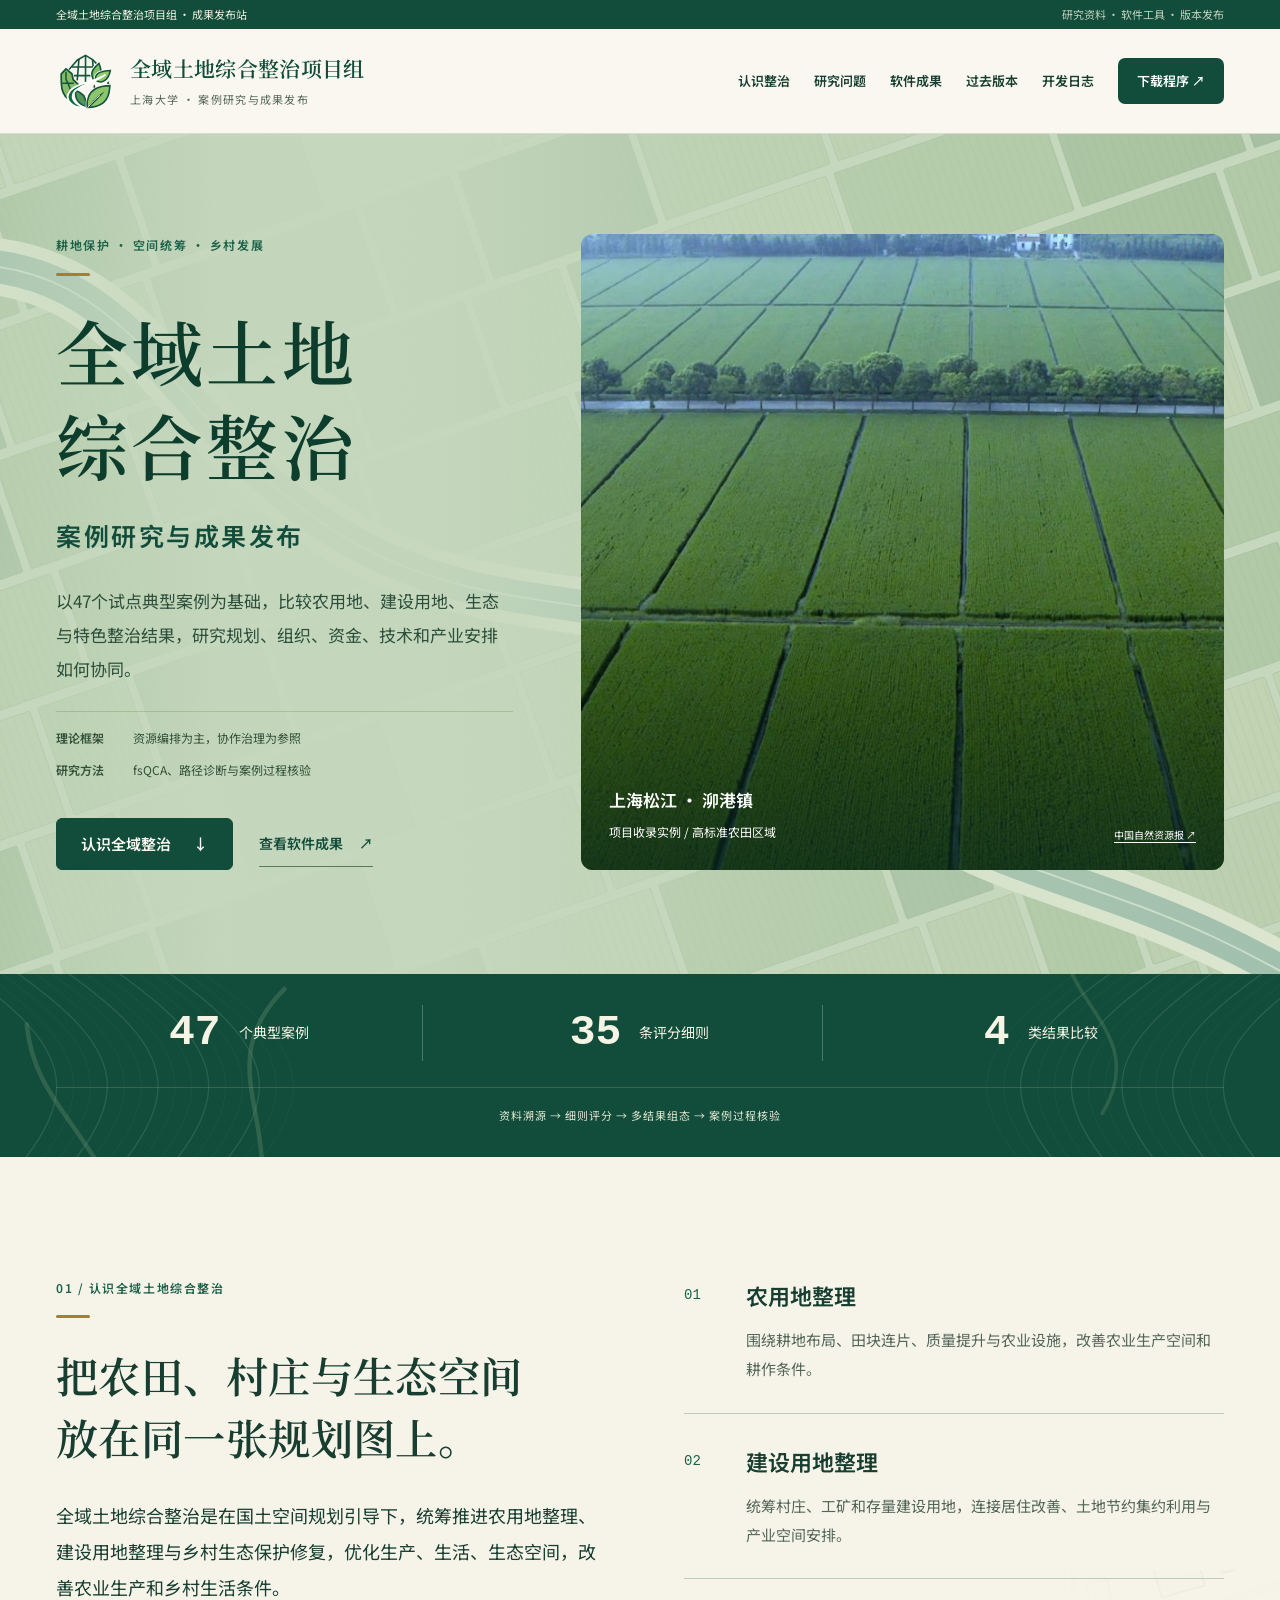
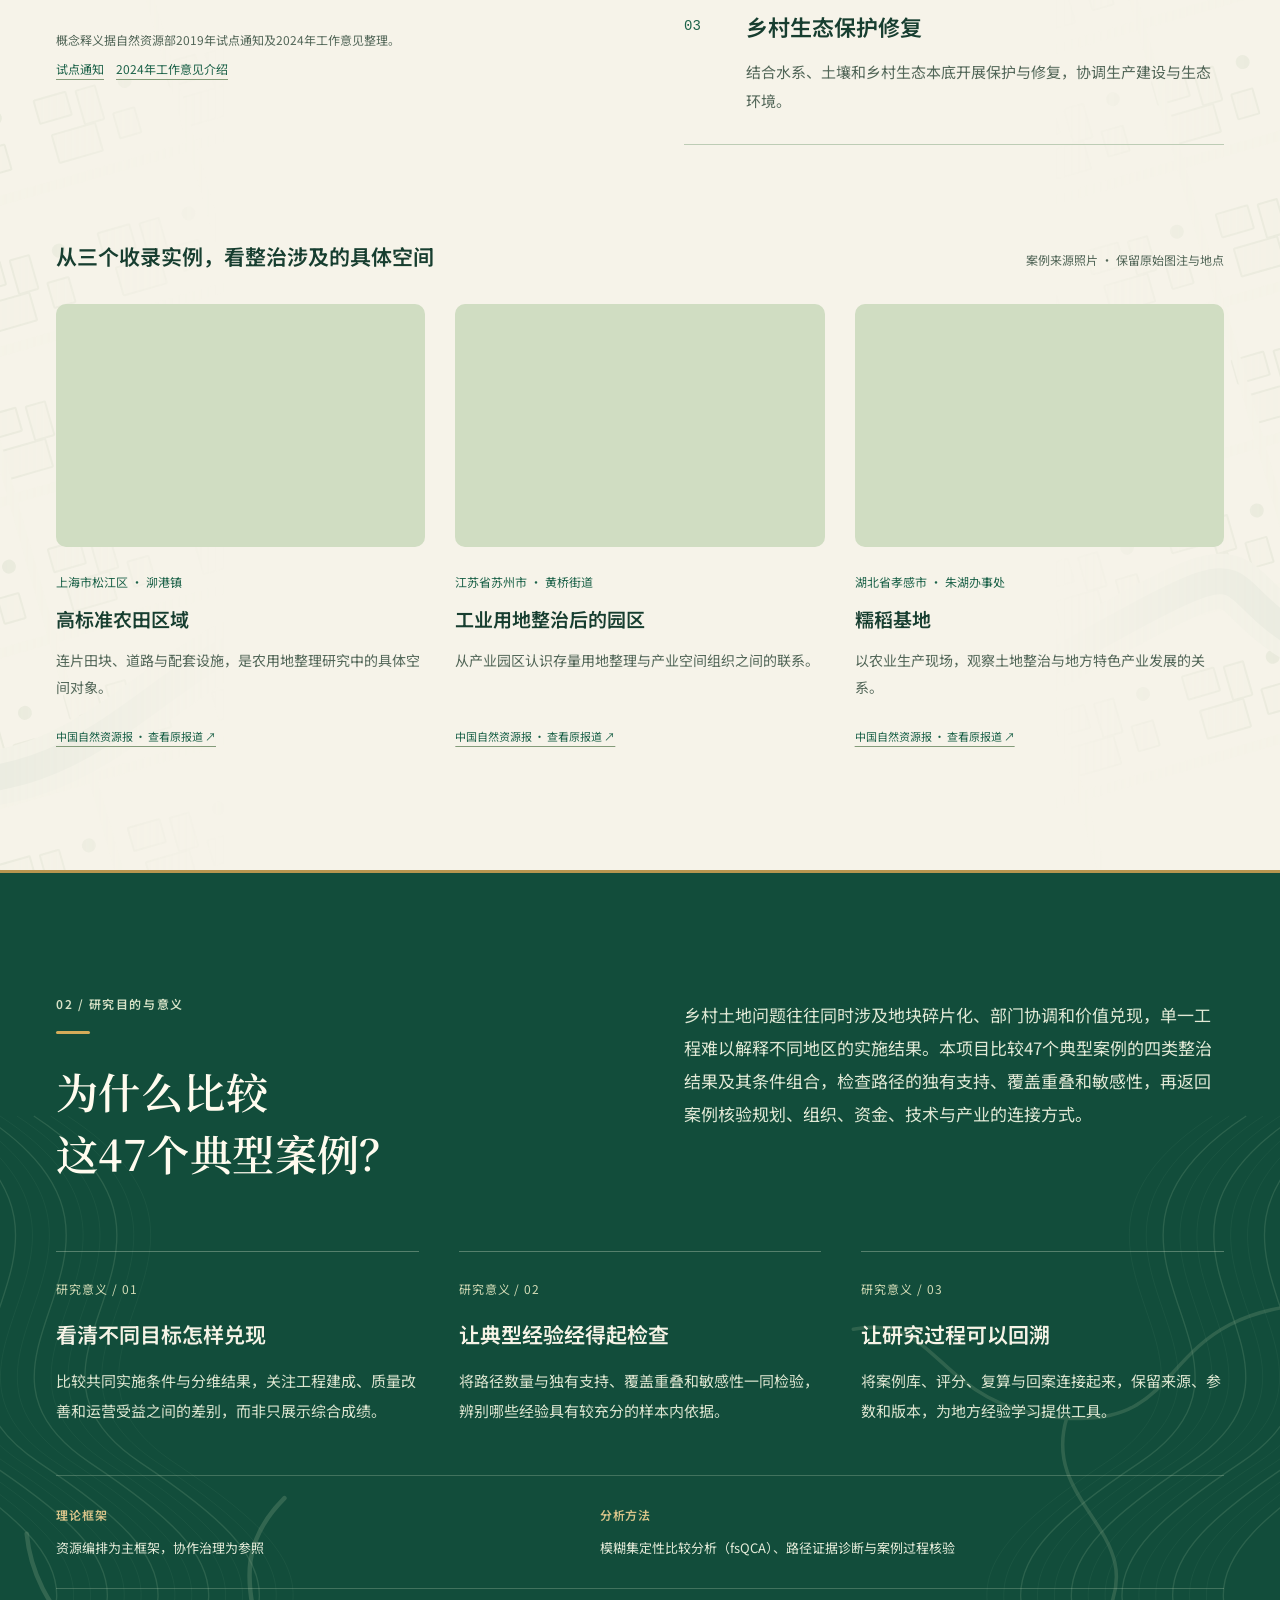
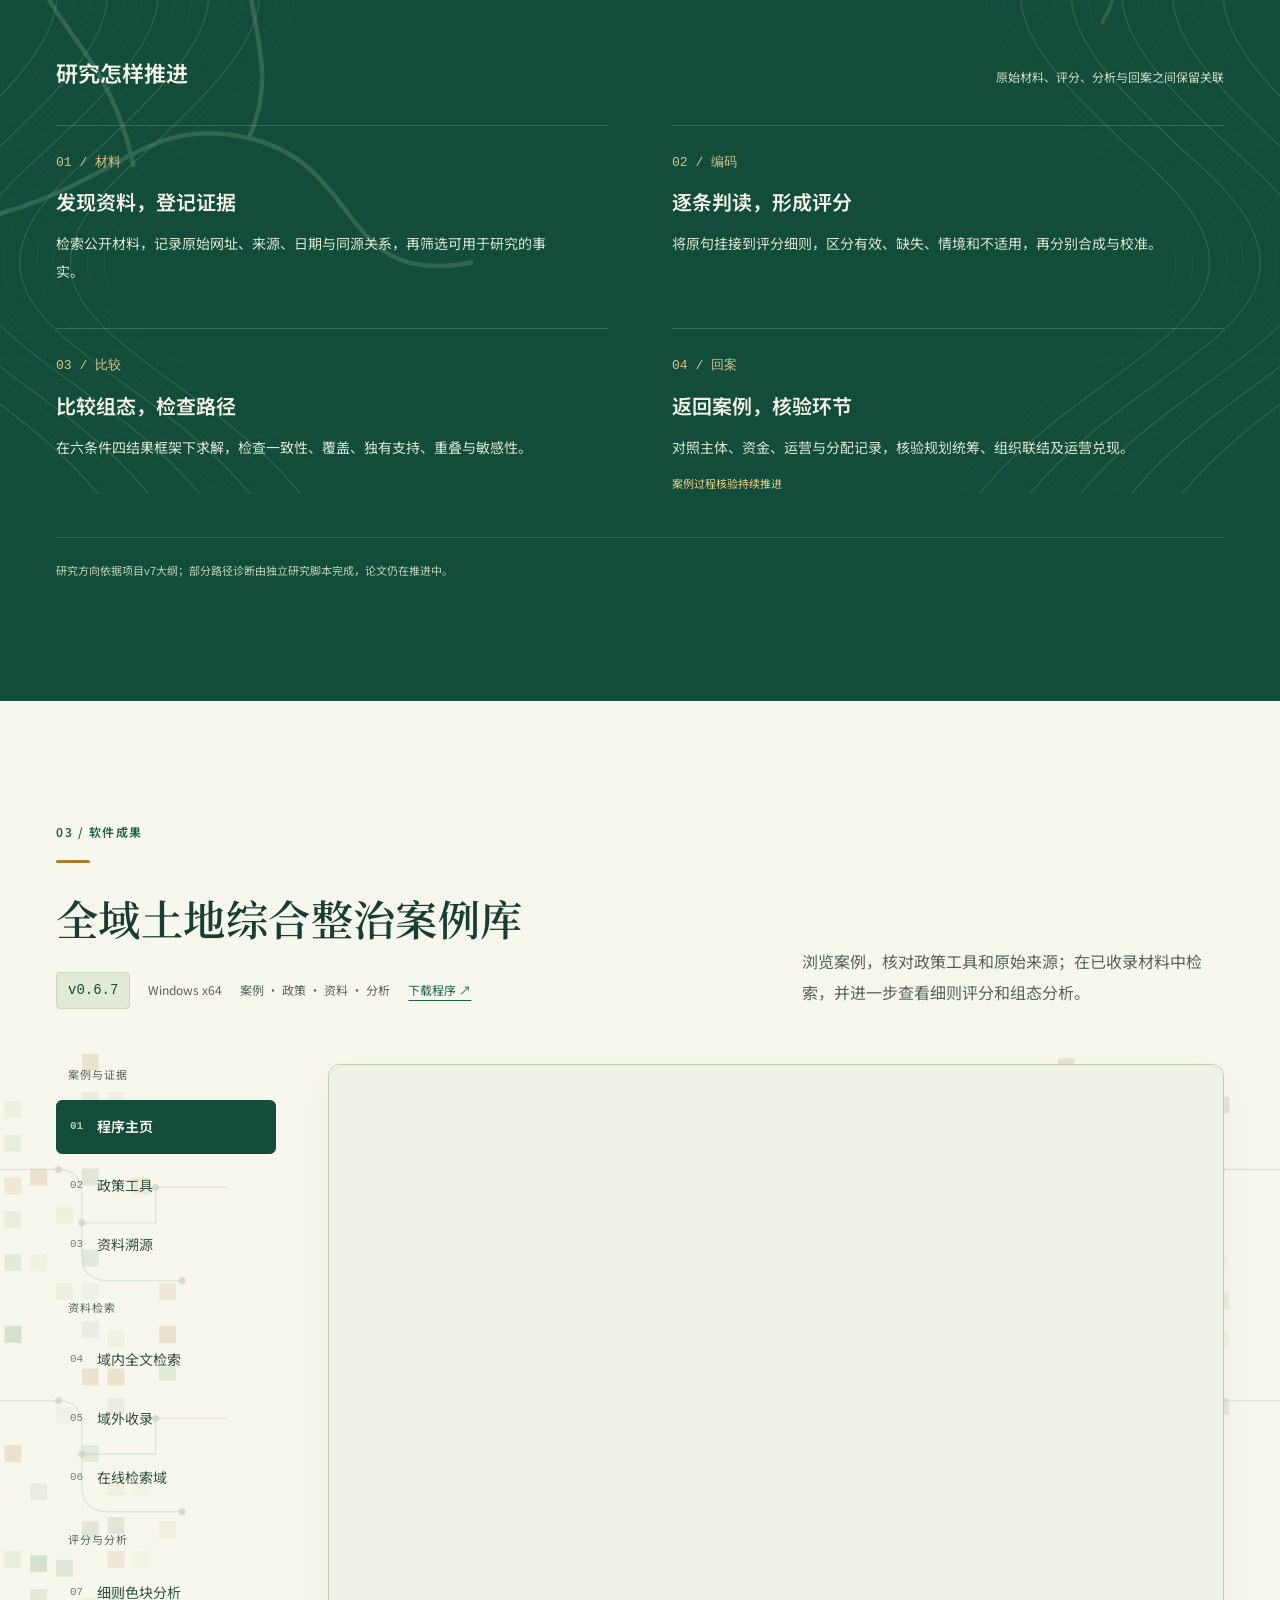
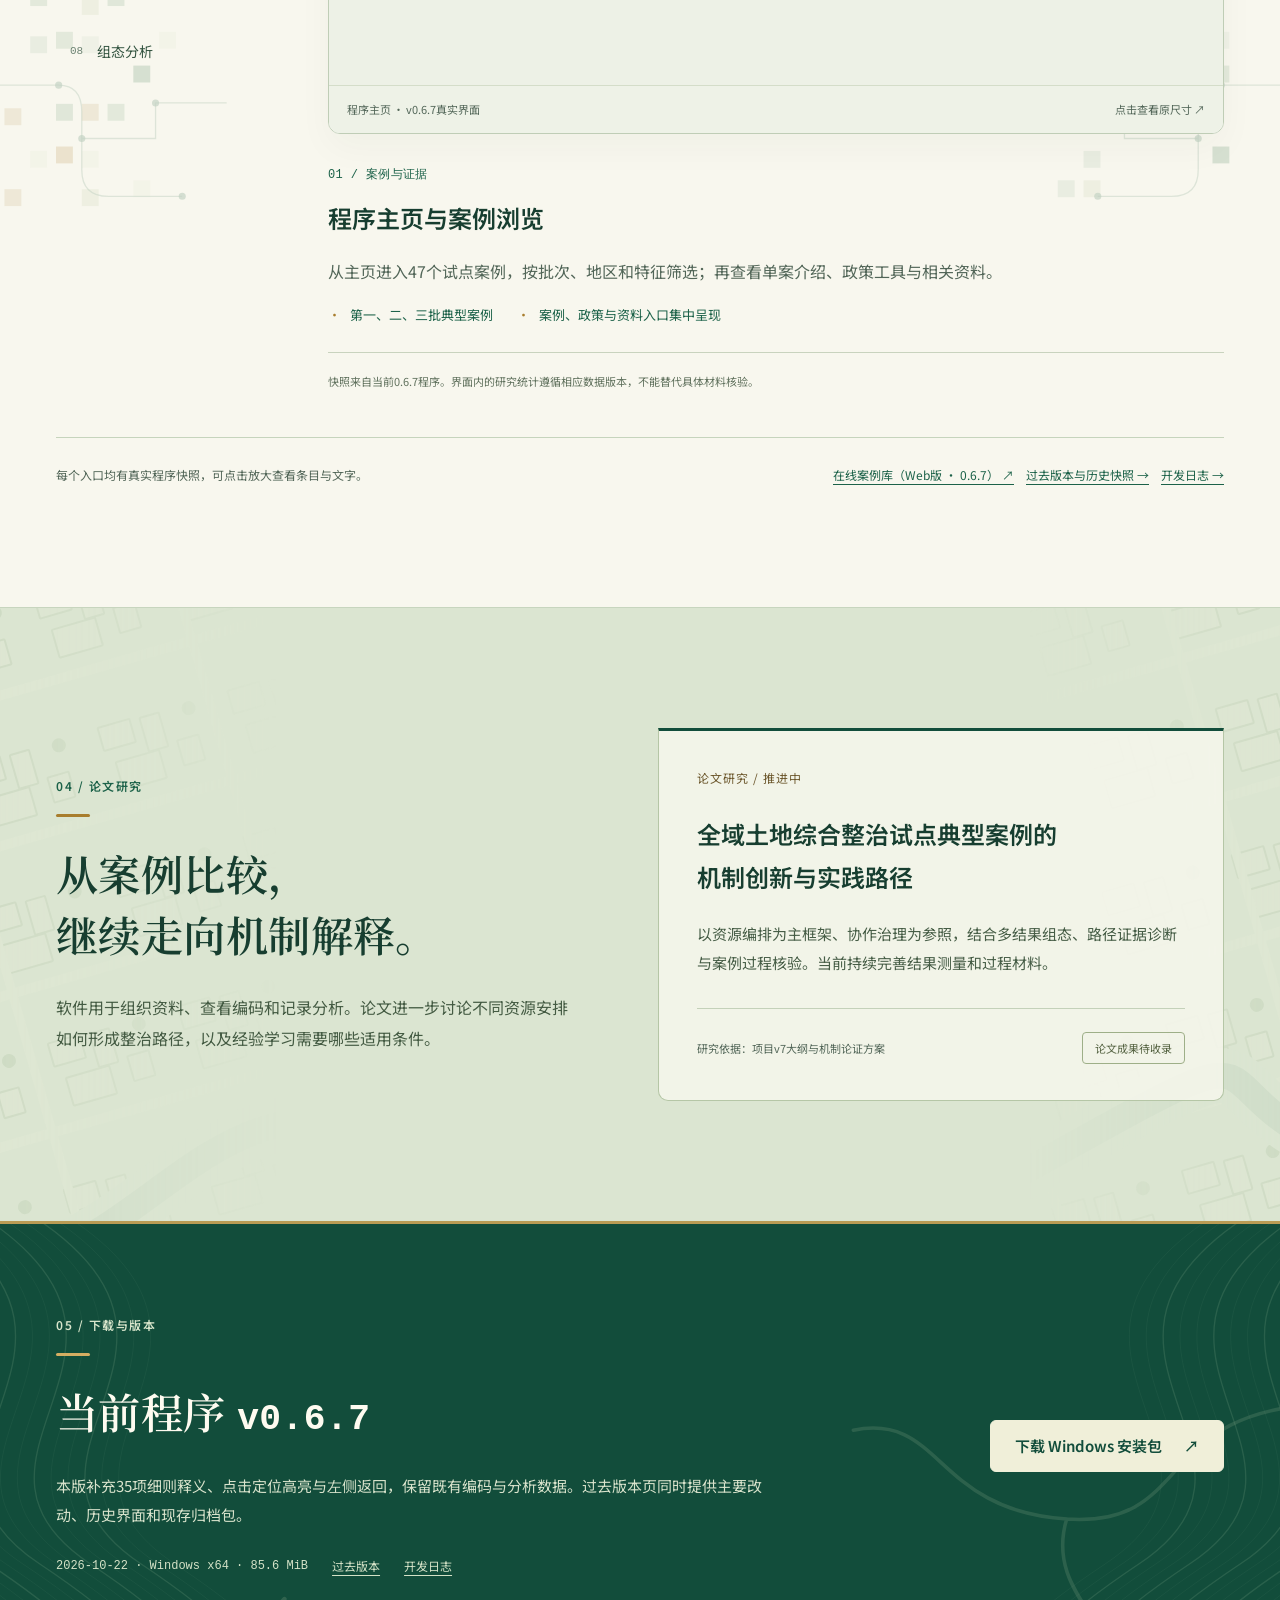
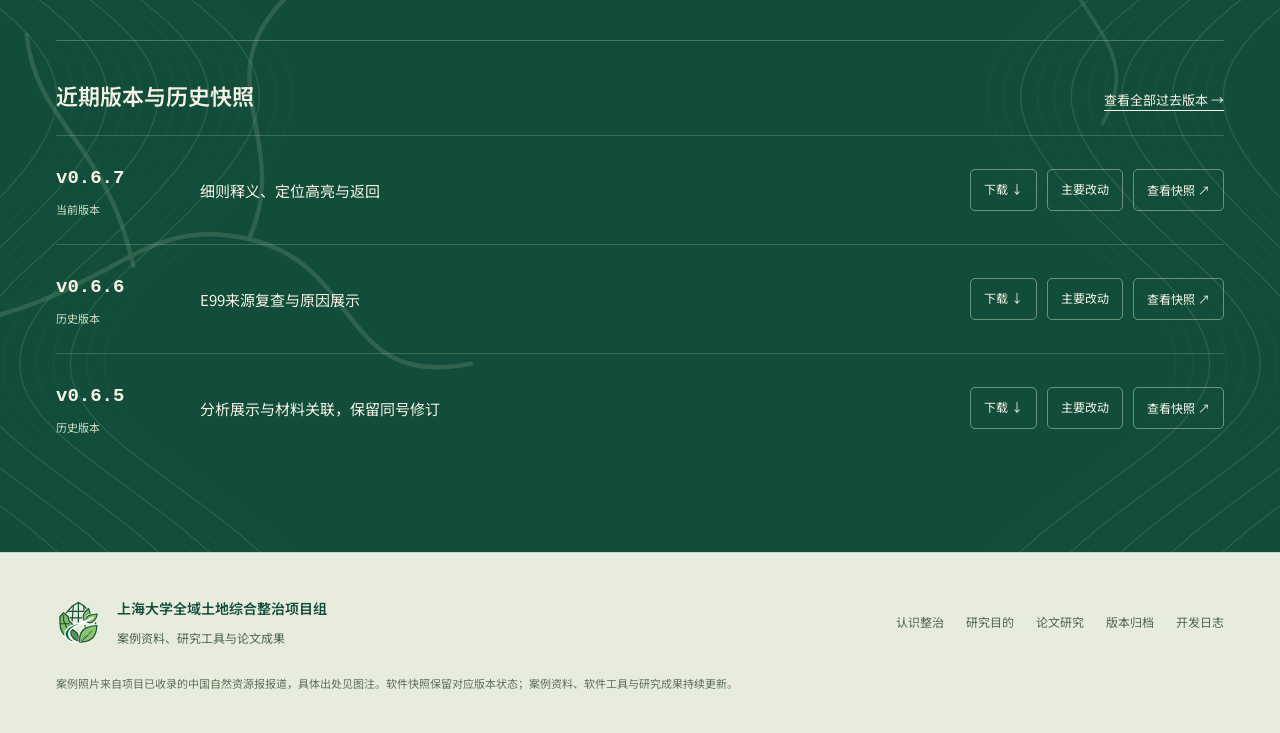
==== index.html @ 85787999 "0.6.7: sync project website, web app, screenshots and release log Align all current version labels a" ====
<!doctype html>
<html lang="zh-CN"><head><meta charset="utf-8"><meta name="viewport" content="width=device-width,initial-scale=1"><meta name="theme-color" content="#124d3b"><title>全域土地综合整治项目组 · 案例研究与成果发布</title><meta name="description" content="从农用地整理、建设用地整理与生态保护修复出发，比较47个典型案例，介绍研究目的，展示政策工具、资料溯源、案例库软件与历史版本。"><link rel="icon" href="project-mark-reference-v2.svg" type="image/svg+xml"><link rel="preload" href="assets/fonts/clc-serif-600.woff" as="font" type="font/woff" crossorigin><link rel="preload" href="assets/fonts/clc-sans-400.woff" as="font" type="font/woff" crossorigin><link rel="stylesheet" href="site.css?v=release-067-20261022"><script defer src="site.js?v=release-067-20261022"></script><link rel="canonical" href="https://shuwgc.github.io/clc-case-codex/"><meta property="og:type" content="website"><meta property="og:locale" content="zh_CN"><meta property="og:title" content="全域土地综合整治项目组 · 案例研究与成果发布"><meta property="og:description" content="从农用地整理、建设用地整理与生态保护修复出发，比较47个典型案例，介绍研究目的，展示政策工具、资料溯源、案例库软件与历史版本。"><meta property="og:url" content="https://shuwgc.github.io/clc-case-codex/"><meta property="og:image" content="https://shuwgc.github.io/clc-case-codex/case-maogang-farmland.jpg"><meta name="referrer" content="strict-origin-when-cross-origin"></head>
<body data-page="home"><a class="skip-link" href="#main-content">跳至主要内容</a>
<div class="preview-bar"><div class="wrap"><span>全域土地综合整治项目组 · 成果发布站</span><span>研究资料 · 软件工具 · 版本发布</span></div></div>
<header class="site-header"><div class="wrap header-inner"><a class="brand" href="index.html" aria-label="项目组成果发布站首页"><img src="project-mark-reference-v2.svg" alt="全域土地综合整治绿白图标"><div><strong>全域土地综合整治项目组</strong><small>上海大学 · 案例研究与成果发布</small></div></a><button class="menu-toggle" type="button" aria-controls="site-nav" aria-expanded="false">导航 <span aria-hidden="true">☰</span></button><nav class="nav" id="site-nav" aria-label="主导航"><a href="#understanding">认识整治</a><a href="#research">研究问题</a><a href="#software">软件成果</a><a href="versions.html">过去版本</a><a href="log.html">开发日志</a><a class="nav-download" href="https://github.com/shuwgc/clc-case-codex/releases/download/v0.6.7/CLC-v067-x64.exe">下载程序 ↗</a></nav></div></header>
<main id="main-content" tabindex="-1">
<section class="intro-hero" aria-label="全域土地综合整治案例研究"><div class="wrap hero-layout"><div class="hero-panel"><div class="eyebrow">耕地保护 · 空间统筹 · 乡村发展</div><h1><span>全域土地</span><span>综合整治</span></h1><p class="hero-subtitle">案例研究与成果发布</p><p class="hero-explainer">以47个试点典型案例为基础，比较农用地、建设用地、生态与特色整治结果，研究规划、组织、资金、技术和产业安排如何协同。</p><dl class="hero-methods"><div><dt>理论框架</dt><dd>资源编排为主，协作治理为参照</dd></div><div><dt>研究方法</dt><dd>fsQCA、路径诊断与案例过程核验</dd></div></dl><div class="hero-actions"><a class="button" href="#understanding">认识全域整治 <span aria-hidden="true">↓</span></a><a class="hero-quiet-link" href="#software">查看软件成果 <span aria-hidden="true">↗</span></a></div></div><figure class="hero-photo"><img src="case-maogang-farmland.jpg" alt="上海松江泖港镇高标准农田区域，田块与道路呈集中连片布局" fetchpriority="high"><figcaption><div><strong>上海松江 · 泖港镇</strong><span>项目收录实例 / 高标准农田区域</span></div><a href="https://www.iziran.net/news.html?aid=5341581" target="_blank" rel="noopener noreferrer">中国自然资源报 ↗</a></figcaption></figure></div></section>
<div class="project-line"><div class="wrap"><span><strong>47</strong>个典型案例</span><span><strong>35</strong>条评分细则</span><span><strong>4</strong>类结果比较</span><span class="line-caption">资料溯源 → 细则评分 → 多结果组态 → 案例过程核验</span></div></div>

<section class="stage definition anchor-section" id="understanding"><div class="wrap"><div class="definition-grid"><div><div class="eyebrow">01 / 认识全域土地综合整治</div><h2>把农田、村庄与生态空间<br>放在同一张规划图上。</h2><p class="definition-copy">全域土地综合整治是在国土空间规划引导下，统筹推进农用地整理、建设用地整理与乡村生态保护修复，优化生产、生活、生态空间，改善农业生产和乡村生活条件。</p><p class="definition-source">概念释义据自然资源部2019年试点通知及2024年工作意见整理。<br><a class="source-link" href="https://gtj.yantai.gov.cn/art/2020/2/6/art_107946_2914812.html" target="_blank" rel="noopener noreferrer">试点通知</a>　<a class="source-link" href="https://app.www.gov.cn/govdata/gov/202408/17/518354/article.html" target="_blank" rel="noopener noreferrer">2024年工作意见介绍</a></p></div><ol class="task-list"><li><span class="task-num">01</span><div><h3>农用地整理</h3><p>围绕耕地布局、田块连片、质量提升与农业设施，改善农业生产空间和耕作条件。</p></div></li><li><span class="task-num">02</span><div><h3>建设用地整理</h3><p>统筹村庄、工矿和存量建设用地，连接居住改善、土地节约集约利用与产业空间安排。</p></div></li><li><span class="task-num">03</span><div><h3>乡村生态保护修复</h3><p>结合水系、土壤和乡村生态本底开展保护与修复，协调生产建设与生态环境。</p></div></li></ol></div>
<div class="case-essay"><div class="case-essay-head"><h3>从三个收录实例，看整治涉及的具体空间</h3><span>案例来源照片 · 保留原始图注与地点</span></div><div class="case-grid">
<figure class="case-figure"><button class="photo-button" type="button" data-photo="case-maogang-farmland.jpg" data-title="上海松江泖港镇 · 高标准农田区域" data-caption="原文图注为“高标准农田区域”。来源：中国自然资源报，项目已收录的案例照片。" aria-label="放大泖港镇高标准农田照片"><img src="case-maogang-farmland.jpg" alt="泖港镇高标准农田区域" loading="lazy"></button><figcaption><div class="case-place">上海市松江区 · 泖港镇</div><h4>高标准农田区域</h4><p class="case-desc">连片田块、道路与配套设施，是农用地整理研究中的具体空间对象。</p><a class="source-link" href="https://www.iziran.net/news.html?aid=5341581" target="_blank" rel="noopener noreferrer">中国自然资源报 · 查看原报道 ↗</a></figcaption></figure>
<figure class="case-figure"><button class="photo-button" type="button" data-photo="case-huangqiao-industry.jpg" data-title="江苏苏州黄桥街道 · 工业用地整治后园区" data-caption="原报道图组中的整治后图片。单幅展示，不构造前后对比。来源：中国自然资源报。" aria-label="放大黄桥街道产业园照片"><img src="case-huangqiao-industry.jpg" alt="黄桥街道工业用地整治后的苏州智能制造服务产业园" loading="lazy"></button><figcaption><div class="case-place">江苏省苏州市 · 黄桥街道</div><h4>工业用地整治后的园区</h4><p class="case-desc">从产业园区认识存量用地整理与产业空间组织之间的联系。</p><a class="source-link" href="https://www.iziran.net/news.html?aid=5341648" target="_blank" rel="noopener noreferrer">中国自然资源报 · 查看原报道 ↗</a></figcaption></figure>
<figure class="case-figure"><button class="photo-button" type="button" data-photo="case-zhuhu-rice.jpg" data-title="湖北孝感朱湖 · 糯稻基地" data-caption="原文图注为“糯稻基地”。来源：中国自然资源报，项目已收录的案例照片。" aria-label="放大朱湖糯稻基地照片"><img src="case-zhuhu-rice.jpg" alt="朱湖糯稻基地，收割机正在稻田作业" loading="lazy"></button><figcaption><div class="case-place">湖北省孝感市 · 朱湖办事处</div><h4>糯稻基地</h4><p class="case-desc">以农业生产现场，观察土地整治与地方特色产业发展的关系。</p><a class="source-link" href="https://www.iziran.net/news.html?aid=5341710" target="_blank" rel="noopener noreferrer">中国自然资源报 · 查看原报道 ↗</a></figcaption></figure>
</div></div></div></section>

<section class="stage research-stage anchor-section" id="research"><div class="wrap"><div class="research-lead"><div><div class="eyebrow">02 / 研究目的与意义</div><h2>为什么比较<br>这47个典型案例？</h2></div><p class="research-purpose">乡村土地问题往往同时涉及地块碎片化、部门协调和价值兑现，单一工程难以解释不同地区的实施结果。本项目比较47个典型案例的四类整治结果及其条件组合，检查路径的独有支持、覆盖重叠和敏感性，再返回案例核验规划、组织、资金、技术与产业的连接方式。</p></div><ol class="research-questions"><li><div class="rq-label">研究意义 / 01</div><h3>看清不同目标怎样兑现</h3><p>比较共同实施条件与分维结果，关注工程建成、质量改善和运营受益之间的差别，而非只展示综合成绩。</p></li><li><div class="rq-label">研究意义 / 02</div><h3>让典型经验经得起检查</h3><p>将路径数量与独有支持、覆盖重叠和敏感性一同检验，辨别哪些经验具有较充分的样本内依据。</p></li><li><div class="rq-label">研究意义 / 03</div><h3>让研究过程可以回溯</h3><p>将案例库、评分、复算与回案连接起来，保留来源、参数和版本，为地方经验学习提供工具。</p></li></ol><div class="framework-strip"><span><b>理论框架</b>资源编排为主框架，协作治理为参照</span><span><b>分析方法</b>模糊集定性比较分析（fsQCA）、路径证据诊断与案例过程核验</span></div><div class="research-path"><div class="path-heading"><h3>研究怎样推进</h3><span>原始材料、评分、分析与回案之间保留关联</span></div><ol class="path-steps"><li class="path-step"><span class="step-num">01 / 材料</span><h4>发现资料，登记证据</h4><p>检索公开材料，记录原始网址、来源、日期与同源关系，再筛选可用于研究的事实。</p></li><li class="path-step"><span class="step-num">02 / 编码</span><h4>逐条判读，形成评分</h4><p>将原句挂接到评分细则，区分有效、缺失、情境和不适用，再分别合成与校准。</p></li><li class="path-step"><span class="step-num">03 / 比较</span><h4>比较组态，检查路径</h4><p>在六条件四结果框架下求解，检查一致性、覆盖、独有支持、重叠与敏感性。</p></li><li class="path-step"><span class="step-num">04 / 回案</span><h4>返回案例，核验环节</h4><p>对照主体、资金、运营与分配记录，核验规划统筹、组织联结及运营兑现。</p><span class="ongoing">案例过程核验持续推进</span></li></ol><p class="research-footnote">研究方向依据项目v7大纲；部分路径诊断由独立研究脚本完成，论文仍在推进中。</p></div></div></section>

<section class="stage showcase anchor-section" id="software"><div class="wrap"><div class="section-heading"><div><div class="eyebrow">03 / 软件成果</div><h2>全域土地综合整治案例库</h2><div class="showcase-meta"><span class="version">v0.6.7</span><span>Windows x64</span><span>案例 · 政策 · 资料 · 分析</span><a href="https://github.com/shuwgc/clc-case-codex/releases/download/v0.6.7/CLC-v067-x64.exe">下载程序 ↗</a></div></div><p>浏览案例，核对政策工具和原始来源；在已收录材料中检索，并进一步查看细则评分和组态分析。</p></div><div class="showcase-layout"><div class="feature-tabs" role="tablist" aria-label="八项程序界面与功能" aria-orientation="vertical"><span class="feature-group-label" role="presentation">案例与证据</span><button type="button" role="tab" id="tab-overview" aria-controls="feature-panel" aria-selected="true" data-feature="overview"><span>01</span>程序主页</button><button type="button" role="tab" id="tab-policy" aria-controls="feature-panel" aria-selected="false" data-feature="policy" tabindex="-1"><span>02</span>政策工具</button><button type="button" role="tab" id="tab-sources" aria-controls="feature-panel" aria-selected="false" data-feature="sources" tabindex="-1"><span>03</span>资料溯源</button><span class="feature-group-label" role="presentation">资料检索</span><button type="button" role="tab" id="tab-domain" aria-controls="feature-panel" aria-selected="false" data-feature="domain" tabindex="-1"><span>04</span>域内全文检索</button><button type="button" role="tab" id="tab-corpus" aria-controls="feature-panel" aria-selected="false" data-feature="corpus" tabindex="-1"><span>05</span>域外收录</button><button type="button" role="tab" id="tab-online" aria-controls="feature-panel" aria-selected="false" data-feature="online" tabindex="-1"><span>06</span>在线检索域</button><span class="feature-group-label" role="presentation">评分与分析</span><button type="button" role="tab" id="tab-rules" aria-controls="feature-panel" aria-selected="false" data-feature="rules" tabindex="-1"><span>07</span>细则色块分析</button><button type="button" role="tab" id="tab-qca" aria-controls="feature-panel" aria-selected="false" data-feature="qca" tabindex="-1"><span>08</span>组态分析</button></div><div class="feature-panel" id="feature-panel" role="tabpanel" aria-labelledby="tab-overview"><figure class="feature-frame"><button class="shot-trigger" type="button" aria-label="放大程序主页截图" data-current-image><img id="feature-image" src="current-home.jpg" alt="0.6.7程序主页，包含导航、案例库介绍、检索入口与基础统计" loading="lazy"></button><figcaption class="shot-caption"><span id="feature-caption">程序主页 · v0.6.7真实界面</span><span>点击查看原尺寸 ↗</span></figcaption></figure><div class="feature-description"><div><div class="feature-index" id="feature-index">01 / 案例与证据</div><h3 id="feature-title">程序主页与案例浏览</h3></div><div><p class="feature-desc" id="feature-desc">从主页进入47个试点案例，按批次、地区和特征筛选；再查看单案介绍、政策工具与相关资料。</p><ul id="feature-points"><li>第一、二、三批典型案例</li><li>案例、政策与资料入口集中呈现</li></ul></div></div><p class="feature-boundary" id="feature-boundary">快照来自当前0.6.7程序。界面内的研究统计遵循相应数据版本，不能替代具体材料核验。</p></div></div><div class="showcase-tail"><span>每个入口均有真实程序快照，可点击放大查看条目与文字。</span><div><a href="app.html">在线案例库（Web版 · 0.6.7） ↗</a>　<a href="versions.html">过去版本与历史快照 →</a>　<a href="log.html">开发日志 →</a></div></div></div></section>

<section class="stage paper-stage anchor-section" id="papers"><div class="wrap paper-layout"><div><div class="eyebrow">04 / 论文研究</div><h2>从案例比较，<br>继续走向机制解释。</h2><p class="paper-intro">软件用于组织资料、查看编码和记录分析。论文进一步讨论不同资源安排如何形成整治路径，以及经验学习需要哪些适用条件。</p></div><article class="paper-article"><div class="paper-status">论文研究 / 推进中</div><h3>全域土地综合整治试点典型案例的<br>机制创新与实践路径</h3><p>以资源编排为主框架、协作治理为参照，结合多结果组态、路径证据诊断与案例过程核验。当前持续完善结果测量和过程材料。</p><div class="paper-foot"><span>研究依据：项目v7大纲与机制论证方案</span><span class="pending">论文成果待收录</span></div></article></div></section>
<section class="download-stage" id="downloads"><div class="wrap download-layout"><div><div class="eyebrow">05 / 下载与版本</div><h2>当前程序 <span class="version-inline">v0.6.7</span></h2><p>本版补充35项细则释义、点击定位高亮与左侧返回，保留既有编码与分析数据。过去版本页同时提供主要改动、历史界面和现存归档包。</p><div class="release-links"><span id="current-package-meta">2026-10-22 · Windows x64</span><a href="versions.html">过去版本</a><a href="log.html">开发日志</a></div></div><a class="button" href="https://github.com/shuwgc/clc-case-codex/releases/download/v0.6.7/CLC-v067-x64.exe">下载 Windows 安装包 <span aria-hidden="true">↗</span></a></div><div class="wrap recent-archive"><div class="recent-archive-head"><h3>近期版本与历史快照</h3><a href="versions.html">查看全部过去版本 →</a></div><div id="recent-releases" aria-live="polite"><p>正在读取版本归档…</p></div></div></section>
</main><footer class="site-footer"><div class="wrap"><div class="footer-inner"><div class="footer-identity"><img src="project-mark-reference-v2.svg" alt=""><div><strong>上海大学全域土地综合整治项目组</strong><span>案例资料、研究工具与论文成果</span></div></div><div class="footer-nav"><a href="#understanding">认识整治</a><a href="#research">研究目的</a><a href="#papers">论文研究</a><a href="versions.html">版本归档</a><a href="log.html">开发日志</a></div></div><p class="footer-note">案例照片来自项目已收录的中国自然资源报报道，具体出处见图注。软件快照保留对应版本状态；案例资料、软件工具与研究成果持续更新。</p></div></footer><dialog class="image-dialog" aria-label="图片放大预览"><div class="dialog-toolbar"><span id="dialog-title">界面快照</span><a class="dialog-original" id="dialog-original" href="#" target="_blank" rel="noopener noreferrer">打开原图 ↗</a><button type="button" data-close-dialog aria-label="关闭截图预览">✕</button></div><img class="dialog-img" alt=""><p class="dialog-caption"></p></dialog>
</body></html>
---- site.css ----
@font-face{font-family:CLC Sans;src:url('assets/fonts/clc-sans-400.woff') format('woff');font-weight:400;font-display:swap}
.hero-methods{margin:25px 0 0;padding:15px 0 0;border-top:1px solid #7c9c6d66;display:grid;gap:9px;font-size:12px;line-height:1.9;color:#32513b}.hero-methods>div{display:grid;grid-template-columns:64px minmax(0,1fr);gap:13px}.hero-methods dt{font-weight:600}.hero-methods dd{margin:0}.hero-panel,.hero-photo{animation:arrival .55s ease-out both}@keyframes arrival{from{opacity:.6;transform:translateY(7px)}to{opacity:1;transform:none}}@media(max-width:600px){.hero-methods{font-size:11px;gap:8px;margin-top:22px}.hero-methods>div{grid-template-columns:58px 1fr;gap:10px}}
@font-face{font-family:CLC Sans;src:url('assets/fonts/clc-sans-600.woff') format('woff');font-weight:600 900;font-display:swap}
@font-face{font-family:CLC Serif;src:url('assets/fonts/clc-serif-600.woff') format('woff');font-weight:400 900;font-display:swap}
:root{--forest:#124d3b;--deep:#114b39;--action:#1c6249;--ink:#173e30;--muted:#526658;--sage:#c5d7bd;--ivory:#f6f3e9;--surface:#fffdf6;--line:#c9d3be;--gold:#a87d2d;--sans:'CLC Sans','Microsoft YaHei','PingFang SC',sans-serif;--serif:'CLC Serif','Noto Serif SC','Songti SC',SimSun,serif;--mono:'Cascadia Mono',Consolas,'SFMono-Regular',monospace;--title:clamp(30px,3.3vw,45px);--radius:12px;font-family:var(--sans);color:var(--ink);background:var(--ivory);font-synthesis:none;scroll-behavior:smooth;scroll-padding-top:112px}
*{box-sizing:border-box}body{margin:0;font-size:16px;line-height:1.9}button,input,select{font:inherit;color:inherit}button{cursor:pointer}a{color:inherit;text-decoration:none}img{max-width:100%;display:block}figure,p,h1,h2,h3,h4,ol,ul{margin:0}h1,h2{font-family:var(--serif);font-weight:600;line-height:1.45;letter-spacing:.01em;text-wrap:balance}h3,h4{font-family:var(--sans);font-weight:600;line-height:1.65;text-wrap:pretty}button,a{-webkit-tap-highlight-color:transparent}a,button{touch-action:manipulation}button:focus-visible,a:focus-visible,[tabindex]:focus-visible{outline:3px solid #b18123;outline-offset:5px}::selection{background:#d7bf7f;color:#123b2b}[hidden]{display:none!important}a:hover{text-decoration-thickness:1px}img[loading=lazy]{content-visibility:auto}.wrap{width:min(1240px,calc(100% - 112px));margin-inline:auto}.skip-link{position:fixed;top:8px;left:16px;transform:translateY(-160%);z-index:100;background:var(--surface);padding:10px 20px;border:2px solid var(--forest);border-radius:6px}.skip-link:focus{transform:none}.eyebrow{font-family:var(--sans);font-size:12px;font-weight:600;letter-spacing:.13em;line-height:1.8;color:var(--action)}.eyebrow::after{content:'';display:block;width:34px;height:3px;border-radius:2px;background:var(--gold);margin-top:17px}.version,.release-v,.release-date,.log-date,.task-num,.step-num,.feature-index,.feature-tabs button>span,.project-line strong{font-family:var(--mono);font-variant-numeric:tabular-nums}
.preview-bar{background:var(--forest);color:#eef2df;font-size:11px;line-height:1.7}.preview-bar .wrap{min-height:29px;display:flex;justify-content:space-between;align-items:center;gap:20px}.preview-bar span:last-child{opacity:.8}.site-header{position:sticky;top:0;z-index:30;background:#f9f7ef;border-bottom:1px solid #d7ddca}.header-inner{min-height:104px;display:flex;align-items:center;justify-content:space-between;gap:30px;position:relative}.brand{display:flex;gap:16px;align-items:center;flex-shrink:0}.brand img{width:58px;height:64px;object-fit:contain;flex-shrink:0}.brand strong{display:block;font-family:var(--serif);font-size:21px;font-weight:600;line-height:1.6;letter-spacing:.015em;color:var(--forest)}.brand small{display:block;font-size:11px;letter-spacing:.12em;color:var(--muted);margin-top:3px}.nav{display:flex;gap:24px;align-items:center;font-size:13px;font-weight:600;line-height:1.6}.nav a{white-space:nowrap;position:relative;padding:13px 0}.nav a:hover{color:var(--action)}.nav a[aria-current=page]::after{content:'';height:2px;position:absolute;bottom:5px;left:0;right:0;background:var(--gold)}.nav .nav-download{padding:13px 19px;border-radius:7px;background:var(--forest);color:white}.nav .nav-download:hover{background:#267454}.menu-toggle{display:none;align-items:center;gap:10px;min-width:72px;min-height:44px;padding:7px 13px;border:1px solid #b5c5ae;border-radius:6px;background:transparent;font-size:13px}.menu-toggle span{font-size:17px}.button{display:inline-flex;gap:22px;align-items:center;justify-content:center;padding:13px 24px;min-height:49px;border:1px solid var(--forest);border-radius:6px;background:var(--forest);color:var(--surface);font-size:15px;font-weight:600;line-height:1.6;transition:background .18s,transform .18s}.button:hover{background:#246e51;transform:translateY(-2px)}.text-link,.source-link{color:var(--action);text-decoration:underline;text-underline-offset:5px;text-decoration-color:#839b79}.text-link:hover,.source-link:hover{text-decoration-color:currentColor}.anchor-section,.release-entry{scroll-margin-top:0}
/* A — cadastral parcels and channel corridors. Text is deliberately quiet. */
.intro-hero{background:var(--sage);position:relative;isolation:isolate;overflow:hidden}.intro-hero::before{content:'';position:absolute;inset:0;z-index:-2;background:url('assets/patterns/fields.svg') center/cover no-repeat;opacity:.55}.intro-hero::after{content:'';position:absolute;inset:0;z-index:-1;background:linear-gradient(90deg,#c5d7bd55 0%,#c5d7bdf2 17%,#c5d7bdeb 34%,#c5d7bd55 58%,#c5d7bd00 100%)}.hero-layout{display:grid;grid-template-columns:.83fr 1.17fr;gap:68px;align-items:center;padding-block:100px 104px}.hero-panel h1{font-size:clamp(56px,5.6vw,80px);line-height:1.32;letter-spacing:.045em;margin:27px 0 22px;color:#0d3e2d}.hero-panel h1 span{display:block;white-space:nowrap}.hero-subtitle{font-size:25px;letter-spacing:.1em;line-height:1.7;font-weight:600;color:var(--forest);margin-bottom:28px}.hero-explainer{font-size:17px;line-height:2;max-width:30em;color:#2c4f3b}.hero-actions{display:flex;gap:26px;flex-wrap:wrap;align-items:center;margin-top:36px}.hero-quiet-link{border-bottom:1px solid #517e5c;padding-block:9px;font-size:14px;font-weight:600;color:var(--forest)}.hero-quiet-link span{margin-left:13px}.hero-photo{position:relative;align-self:stretch;min-height:500px;border-radius:var(--radius);overflow:hidden;background:#91ac7c}.hero-photo>img{width:100%;height:100%;position:absolute;inset:0;object-fit:cover;object-position:46% center}.hero-photo::after{content:'';position:absolute;inset:50% 0 0;background:linear-gradient(transparent,#0b2c20b8);pointer-events:none}.hero-photo figcaption{position:absolute;bottom:26px;left:28px;right:28px;z-index:1;display:flex;justify-content:space-between;gap:20px;align-items:end;color:white}.hero-photo figcaption strong{font-size:17px;font-weight:600;display:block}.hero-photo figcaption span{font-size:12px;display:block;margin-top:5px}.hero-photo figcaption a{font-size:10px;text-decoration:underline;text-underline-offset:3px;text-align:right;max-width:115px}.project-line{background:var(--forest);color:#f5f4e5;position:relative;isolation:isolate}.project-line::before{content:'';position:absolute;inset:0;background:url('assets/patterns/rivers.svg') center 48%/cover no-repeat;opacity:.5;z-index:-1}.project-line .wrap{padding-block:31px;display:grid;grid-template-columns:repeat(3,1fr);gap:34px;position:relative}.project-line .wrap>span:not(.line-caption){display:flex;gap:18px;align-items:center;justify-content:center;font-size:14px;line-height:1.7;border-right:1px solid #eef3df44}.project-line .wrap>span:nth-child(3){border:0}.project-line strong{font-size:43px;line-height:1.3;font-weight:600}.project-line .line-caption{grid-column:1/-1;text-align:center;font-size:11px;letter-spacing:.09em;color:#e0e8d2;border-top:1px solid #d9e8c929;padding-top:17px;margin-top:-8px}
.stage{padding-block:120px;position:relative;isolation:isolate}.stage>.wrap{position:relative}.stage h2{font-size:var(--title)}.stage p{line-height:1.95}.stage::before{content:'';position:absolute;inset:0;z-index:-1;pointer-events:none;background-repeat:no-repeat;background-position:center;background-size:max(1440px,100%) auto}.definition{background:var(--ivory);border-bottom:3px solid #b7954f}.definition::before{background-image:url('assets/patterns/village.svg');background-position:center bottom;opacity:.12;mask-image:linear-gradient(90deg,#000,transparent 18%,transparent 82%,#000)}.definition-grid{display:grid;grid-template-columns:1fr 1fr;gap:88px;align-items:start}.definition .eyebrow{margin-bottom:26px}.definition-copy{font-size:18px;line-height:2!important;margin-top:30px;max-width:32em}.definition-source{font-size:12px;line-height:1.9!important;color:var(--muted);margin-top:24px}.definition-source a{display:inline-block;margin-top:6px}.task-list{padding:0;list-style:none}.task-list li{padding-block:29px;border-bottom:1px solid #bdccb5;display:grid;grid-template-columns:38px 1fr;gap:24px}.task-list li:first-child{padding-top:0}.task-num{color:var(--action);font-size:14px;padding-top:5px}.task-list h3{font-size:22px;margin-bottom:12px}.task-list p{font-size:15px;color:var(--muted)}.case-essay{margin-top:94px}.case-essay-head{display:flex;justify-content:space-between;gap:24px;align-items:baseline;margin-bottom:30px}.case-essay-head h3{font-size:21px}.case-essay-head>span{font-size:12px;color:var(--muted)}.case-grid{display:grid;grid-template-columns:repeat(3,minmax(0,1fr));gap:30px}.case-figure{min-width:0}.photo-button{display:block;width:100%;padding:0;border:0;border-radius:10px;overflow:hidden;background:#d0ddc2;cursor:zoom-in}.photo-button img{width:100%;aspect-ratio:1.52;object-fit:cover;transition:transform .45s}.photo-button:hover img{transform:scale(1.025)}.case-figure figcaption{padding-top:24px}.case-place{font-size:12px;color:var(--action);margin-bottom:9px}.case-figure h4{font-size:19px;min-height:1.65em;margin-bottom:13px}.case-desc{font-size:14px;color:var(--muted);margin-bottom:18px;min-height:3.9em}.case-figure .source-link{font-size:11px;display:inline-block}
/* B — river branches and contour lines, ivory text on a deep green chapter. */
.research-stage{background:var(--forest);color:#f6f3e6}.research-stage::before{background-image:url('assets/patterns/rivers.svg');background-size:100% 100%;opacity:.55}.research-stage .eyebrow{color:#d7e2c7}.research-stage .eyebrow::after{background:#d4ac59}.research-lead{display:grid;grid-template-columns:1fr 1fr;gap:88px;align-items:start}.research-lead h2{margin-top:26px;color:#fffbee}.research-purpose{font-size:17px;color:#e0e8d5;max-width:36em;padding-top:5px}.research-questions{margin-top:68px;padding:0;list-style:none;display:grid;grid-template-columns:repeat(3,minmax(0,1fr));gap:40px}.research-questions li{border-top:1px solid #edf5dc4d;padding-top:26px}.rq-label{font-size:12px;color:#d4dcb7;letter-spacing:.08em;margin-bottom:16px}.research-questions h3{font-size:21px;margin-bottom:15px}.research-questions p{font-size:15px;color:#dce5d0}.framework-strip{display:grid;grid-template-columns:1fr 1.25fr;gap:44px;margin-top:50px;padding-block:28px;border-block:1px solid #d7e4c83d;font-size:13px;color:#e3ead8}.framework-strip b{display:block;font-size:12px;font-weight:600;color:#d9c48a;letter-spacing:.08em;margin-bottom:9px}.research-path{margin-top:65px}.path-heading{display:flex;justify-content:space-between;align-items:baseline;gap:30px;margin-bottom:34px}.path-heading h3{font-size:22px}.path-heading span{font-size:12px;color:#d0dec4}.path-steps{list-style:none;padding:0;display:grid;grid-template-columns:1fr 1fr;gap:34px 64px}.path-step{border-top:1px solid #e0ead033;padding:25px 0 9px;position:relative}.step-num{display:block;color:#d8c38a;font-size:13px;margin-bottom:10px}.path-step h4{font-size:20px;margin-bottom:12px}.path-step p{font-size:14px;color:#dce5d0;max-width:36em}.ongoing{font-size:11px;color:#edcf89;display:block;margin-top:12px}.research-footnote{font-size:11px;color:#c2d4b8;border-top:1px solid #d5e1c62b;margin-top:34px;padding-top:22px}
/* D — small coding cells and combination paths remain at the chapter edges. */
.showcase{background:#f8f7ee;border-bottom:1px solid #c7d5be}.showcase::before{background-image:url('assets/patterns/matrix.svg');background-size:100% 100%;opacity:.35}.section-heading{display:grid;grid-template-columns:1.6fr 1fr;gap:70px;align-items:end;margin-bottom:55px}.section-heading .eyebrow{margin-bottom:24px}.section-heading>p{font-size:16px;color:var(--muted);max-width:32em}.showcase-meta{display:flex;align-items:center;gap:18px;flex-wrap:wrap;margin-top:24px;font-size:12px;color:var(--muted)}.showcase-meta .version{background:#e0ead6;border:1px solid #cad9bf;padding:4px 11px;border-radius:4px;color:var(--forest);font-size:14px}.showcase-meta a{text-decoration:underline;text-underline-offset:5px;color:var(--action)}.showcase-layout{display:grid;grid-template-columns:220px minmax(0,1fr);gap:52px;align-items:start}.feature-tabs{display:flex;flex-direction:column;gap:5px;min-width:0}.feature-group-label{font-size:11px;letter-spacing:.09em;color:var(--muted);display:block;padding:20px 12px 10px}.feature-group-label:first-child{padding-top:0}.feature-tabs button{display:flex;gap:14px;align-items:center;text-align:left;font-size:14px;line-height:1.6;min-height:54px;padding:13px 13px;border:1px solid transparent;border-radius:6px;background:transparent;color:#32533f;font-weight:400;transition:background .16s}.feature-tabs button>span{font-size:11px;opacity:.7}.feature-tabs button:hover{background:#e2ead8}.feature-tabs button[aria-selected=true]{background:var(--forest);color:#fffdf0;font-weight:600;border-color:var(--forest)}.feature-panel{min-width:0}.feature-frame{border:1px solid #bfcdb6;border-radius:var(--radius);overflow:hidden;box-shadow:0 14px 36px #163e2409;background:white}.shot-trigger{display:block;width:100%;padding:0;border:0;background:#edf1e6;cursor:zoom-in}.shot-trigger img{display:block;width:100%;height:auto;aspect-ratio:1.44;object-fit:contain;object-position:top}.shot-caption{padding:13px 18px;background:#eef2e7;border-top:1px solid #d4ddc9;display:flex;gap:18px;justify-content:space-between;font-size:11px;color:var(--muted)}.shot-caption>span:last-child{white-space:nowrap}.feature-description{padding-top:30px}.feature-index{font-size:12px;color:var(--action);letter-spacing:.03em;margin-bottom:11px}.feature-description h3{font-size:24px;margin-bottom:18px}.feature-desc{font-size:16px;color:var(--muted);max-width:48em}.feature-description ul{list-style:none;padding:0;margin-top:16px;display:flex;gap:9px 24px;flex-wrap:wrap;font-size:13px;color:var(--action)}.feature-description li::before{content:'·';margin-right:9px;color:var(--gold)}.feature-boundary{font-size:11px;line-height:1.85;margin-top:24px;border-top:1px solid var(--line);padding-top:18px;color:#60715d}.showcase-tail{display:flex;justify-content:space-between;gap:30px;align-items:start;border-top:1px solid #c6d4bc;padding-top:26px;margin-top:45px;font-size:12px;color:var(--muted)}.showcase-tail a{color:var(--action);text-decoration:underline;text-underline-offset:4px;white-space:nowrap}.feature-panel.changed{animation:detail-in .24s ease-out}@keyframes detail-in{from{opacity:.4}to{opacity:1}}
/* C — settlement footprints connect the paper chapter to its case context. */
.paper-stage{background:#dbe5d1;border-bottom:3px solid #ba9b54}.paper-stage::before{background-image:url('assets/patterns/village.svg');opacity:.17;mask-image:linear-gradient(90deg,#000,transparent 22%,transparent 80%,#000)}.paper-layout{display:grid;grid-template-columns:1fr 1.1fr;gap:88px;align-items:center}.paper-stage .eyebrow{margin-bottom:25px}.paper-intro{margin-top:28px;color:#445b43;font-size:16px;max-width:33em}.paper-article{background:#f8f8eecf;padding:36px 38px;border:1px solid #b5c6a6;border-top:3px solid var(--forest);border-radius:0 0 10px 10px}.paper-status{font-size:12px;color:#6c572c;letter-spacing:.08em;margin-bottom:22px}.paper-article h3{font-size:24px;line-height:1.8;margin-bottom:21px}.paper-article p{font-size:15px;color:#465d46}.paper-foot{border-top:1px solid #c4d1b9;padding-top:23px;margin-top:30px;display:flex;align-items:center;justify-content:space-between;gap:20px;font-size:11px;color:var(--muted)}.pending{white-space:nowrap;border:1px solid #9eaf88;padding:5px 12px;border-radius:4px;color:#556342}
.download-stage{position:relative;isolation:isolate;padding-block:90px;background:var(--forest);color:#f6f2e5}.download-stage::before{content:'';position:absolute;inset:0;z-index:-1;background:url('assets/patterns/rivers.svg') center/100% 100% no-repeat;opacity:.5}.download-layout{display:grid;grid-template-columns:1fr auto;gap:65px;align-items:center}.download-stage .eyebrow{color:#d8e5cb}.download-stage .eyebrow::after{background:#d5ad62}.download-stage h2{font-size:var(--title);margin:24px 0;color:#fefbf0}.download-stage p{max-width:48em;font-size:15px;color:#d9e3cc;line-height:1.95}.download-stage .button{background:#f0efd9;border-color:#f0efd9;color:var(--forest);white-space:nowrap}.download-stage .button:hover{background:white}.release-links{display:flex;gap:24px;align-items:center;flex-wrap:wrap;font-size:12px;color:#d4e2c7;margin-top:26px}.release-links a{text-decoration:underline;text-underline-offset:4px}.release-links span{font-family:var(--mono);font-size:12px}.recent-archive{margin-top:62px;border-top:1px solid #d6e5c64a;padding-top:36px}.recent-archive-head{display:flex;justify-content:space-between;gap:30px;align-items:baseline;margin-bottom:22px}.recent-archive h3{font-size:22px}.recent-archive-head>a{font-size:13px;text-decoration:underline;text-underline-offset:5px}.recent-release{display:grid;grid-template-columns:120px minmax(0,1fr) auto;gap:24px;align-items:center;padding-block:24px;border-top:1px solid #d7e4ca35}.recent-version{font-family:var(--mono);font-size:19px;font-weight:600}.recent-version small{display:block;font-family:var(--sans);font-size:11px;font-weight:400;color:#d2e0c5;margin-top:3px}.recent-title{font-size:15px;line-height:1.8}.recent-actions{display:flex;gap:10px;flex-wrap:wrap}.recent-actions a,.recent-actions button{min-height:42px;border:1px solid #d7e5c775;border-radius:5px;padding:8px 13px;background:transparent;color:#f3f3e6;font-size:12px;line-height:1.8;white-space:nowrap}.recent-actions a:hover,.recent-actions button:hover{background:#eef2df1a}
.site-footer{background:#e8ecdd;padding-block:42px;color:var(--muted);font-size:12px;border-top:1px solid #c8d4bc}.footer-inner{display:flex;justify-content:space-between;align-items:center;gap:40px}.footer-identity{display:flex;align-items:center;gap:17px}.footer-identity img{width:44px;height:49px;object-fit:contain}.site-footer strong{display:block;color:var(--forest);font-weight:600;font-size:14px;margin-bottom:5px}.footer-nav{display:flex;flex-wrap:wrap;gap:22px}.footer-nav a:hover{text-decoration:underline}.footer-note{font-size:11px;color:#60725c;margin-top:23px}
/* Shared archive and log pages retain the same typography and roomy rhythm. */
.page-intro{background:var(--sage);position:relative;isolation:isolate;padding-block:80px 70px;border-bottom:3px solid #b8944c}.page-intro::before{content:'';position:absolute;inset:0;z-index:-1;background:url('assets/patterns/fields.svg') center/cover no-repeat;opacity:.2;mask-image:linear-gradient(90deg,transparent 10%,#000)}.page-intro h1{font-size:clamp(35px,4vw,53px);margin:25px 0}.page-intro p{max-width:48em;font-size:17px;color:#415d42}.page-intro .text-link{display:inline-block;margin-top:26px;font-size:14px}.page-spacing{padding-block:50px 100px}.archive-note{background:#e7eddb;border-left:3px solid #8d9f6d;padding:24px 28px;color:var(--muted);font-size:13px;line-height:2;margin-bottom:38px}.archive-controls{display:flex;flex-wrap:wrap;gap:12px;margin-bottom:18px}.archive-controls button{min-height:44px;padding:9px 18px;font-size:13px;border:1px solid #bac8ac;border-radius:5px;background:transparent;line-height:1.8}.archive-controls button:hover{background:#e2ead6}.archive-controls button[aria-pressed=true]{background:var(--forest);border-color:var(--forest);color:white}.release-count{font-size:12px;color:var(--muted);padding-bottom:24px;border-bottom:1px solid var(--line)}.release-entry{display:grid;grid-template-columns:145px minmax(0,1fr);gap:48px;padding-block:54px;border-bottom:1px solid #c7d2bb}.release-v{font-size:27px;font-weight:600;line-height:1.5;color:var(--forest)}.release-date{font-size:12px;margin-top:10px;color:var(--muted)}.release-badge{display:inline-block;font-size:11px;color:var(--action);border:1px solid #c1d1b5;background:#e1ead7;border-radius:4px;padding:3px 8px;margin-top:16px}.release-entry h2{font-family:var(--sans);font-size:24px;font-weight:600;line-height:1.7;margin-bottom:17px;letter-spacing:0}.summary{font-size:15px;color:var(--muted);line-height:1.95;margin-bottom:24px}.build-list{display:flex;flex-direction:column;gap:14px}.build-row{display:flex;justify-content:space-between;align-items:center;gap:26px;padding:21px 23px;border:1px solid #d1dbc6;border-radius:6px;background:#e9efdf}.build-row>div{min-width:0;font-size:14px;line-height:1.9}.build-size{font-family:var(--mono);font-size:11px;color:var(--muted);display:block;margin-top:4px}.build-desc{display:block;font-size:13px;color:var(--muted);margin-top:11px;max-width:48em}.build-row a{border:1px solid #9bb58c;border-radius:5px;min-height:44px;display:inline-flex;align-items:center;padding:9px 14px;white-space:nowrap;color:var(--forest);font-size:12px;background:#fffef76e;flex-shrink:0}.build-row a:hover{background:white}.build-row .current-download{background:var(--forest);color:white;border-color:var(--forest)}.build-row .current-download:hover{background:#267053}.builds-note,.no-shot{font-size:12px;color:var(--muted);margin-top:20px}.history-shots{display:grid;grid-template-columns:repeat(2,minmax(0,1fr));gap:22px;margin-top:30px}.history-shot{background:#f0f3e7;border:1px solid #c0cfb3;border-radius:8px;overflow:hidden;text-align:left;padding:0;cursor:zoom-in;min-width:0}.history-shot img{width:100%;aspect-ratio:1.44;object-fit:contain;background:#e5eddf}.history-shot span{display:block;font-family:var(--sans);padding:15px 17px;font-size:12px;line-height:1.9;color:#486043;word-break:normal}.history-shot:hover{border-color:var(--forest)}#missing-versions>h2{font-family:var(--sans);font-size:23px!important;margin:50px 0 25px!important}.missing-entry{display:grid;grid-template-columns:170px 1fr;gap:30px;border-bottom:1px solid var(--line);padding-block:21px;font-size:13px;color:var(--muted)}.missing-entry b{font-family:var(--mono);font-weight:600;color:var(--ink)}.skeleton,.history-load-error{padding:32px 0;color:var(--muted);font-size:14px}.history-load-error{color:#8c3a2f}.retry-button{min-height:44px;background:transparent;border:1px solid var(--forest);border-radius:5px;padding:8px 17px;margin-top:14px;color:var(--forest)}.section{padding-block:60px 100px}.timeline{max-width:1060px}.log-entry{display:grid;grid-template-columns:130px 1fr;gap:50px;padding-block:48px;border-bottom:1px solid var(--line)}.log-date{font-size:13px;color:var(--muted);padding-top:4px;line-height:1.8}.log-tag{font-size:12px;letter-spacing:.07em;color:#795e2e;margin-bottom:17px}.log-entry h2{font-family:var(--sans);font-size:24px;line-height:1.8;margin-bottom:20px}.log-entry p,.log-entry li{font-size:15px;line-height:2;color:var(--muted)}.log-entry ul{padding-left:20px}.log-entry li+li{margin-top:10px}.log-entry .text-link{display:inline-block;font-size:13px;margin-top:23px}body[data-page=log] .page-intro::before{background-image:url('assets/patterns/matrix.svg');opacity:.5}
dialog.image-dialog{padding:0;width:min(1440px,96vw);max-height:94vh;overflow:auto;border:1px solid #a3b79a;border-radius:10px;background:var(--surface);color:var(--ink);overscroll-behavior:contain}dialog::backdrop{background:#092b20df}.dialog-toolbar{display:flex;justify-content:space-between;align-items:center;gap:20px;position:sticky;top:0;z-index:2;padding:13px 20px;background:#f8f6ec;border-bottom:1px solid #cfdbc5;font-size:13px;line-height:1.8}.dialog-toolbar>span{flex:1;min-width:0}.dialog-original{font-size:12px;text-decoration:underline;text-underline-offset:4px;white-space:nowrap;color:var(--action)}.dialog-toolbar button{border:1px solid #b5c6aa;border-radius:5px;background:white;min-width:44px;min-height:44px;flex-shrink:0}.dialog-img{width:100%;height:auto;background:#edf3e6}.dialog-caption{font-size:12px;color:var(--muted);padding:18px 22px;line-height:1.9}.print-only{display:none}
@media(max-width:1180px){.wrap{width:calc(100% - 72px)}.header-inner{min-height:90px}.brand img{width:51px;height:56px}.brand strong{font-size:19px}.brand small{font-size:10px}.menu-toggle{display:inline-flex}.site-header .nav{display:none;position:absolute;top:100%;left:-36px;right:-36px;padding:22px 36px;background:#faf8ef;border:1px solid #d4ddc6;border-top:0;box-shadow:0 12px 22px #123e2510;flex-wrap:wrap;gap:16px 26px;z-index:31}.site-header .nav.is-open{display:flex}.hero-layout{gap:42px;padding-block:82px}.hero-panel h1{font-size:clamp(52px,6.4vw,72px)}.hero-subtitle{font-size:21px;letter-spacing:.05em}.hero-explainer{font-size:16px}.hero-actions{gap:21px}.hero-photo{min-height:500px}.hero-photo figcaption{flex-direction:column;align-items:start;gap:10px;left:24px;right:24px}.hero-photo figcaption a{text-align:left;max-width:none}.hero-actions .button{padding:13px 18px;font-size:14px}.definition-grid,.research-lead,.paper-layout{gap:52px}.showcase-layout{grid-template-columns:190px minmax(0,1fr);gap:32px}.feature-tabs button{font-size:13px}.research-questions{gap:28px}.case-grid{gap:22px}.case-figure h4{font-size:18px}.recent-release{grid-template-columns:110px minmax(0,1fr) auto;gap:20px}.recent-actions{gap:8px}.recent-actions a,.recent-actions button{font-size:11px;padding:7px 10px}.download-layout{gap:35px}.paper-article{padding:30px}.release-entry{grid-template-columns:125px minmax(0,1fr);gap:35px}.section-heading{gap:40px}}
@media(max-width:860px){.wrap{width:calc(100% - 48px)}.stage{padding-block:84px}.intro-hero .hero-layout{grid-template-columns:1fr 1fr;gap:32px;padding-block:64px}.hero-panel h1{font-size:51px;letter-spacing:.02em}.hero-panel .eyebrow{font-size:10px}.hero-subtitle{font-size:17px}.hero-explainer{font-size:14px}.hero-photo{min-height:475px}.hero-actions{flex-direction:column;align-items:start;gap:12px;margin-top:26px}.hero-photo figcaption strong{font-size:14px}.hero-photo figcaption span{font-size:11px}.hero-photo figcaption a{font-size:9px}.project-line .wrap{gap:24px}.project-line strong{font-size:35px}.project-line .wrap>span:not(.line-caption){font-size:12px;gap:13px}.definition-grid,.research-lead,.paper-layout{grid-template-columns:1fr;gap:42px}.task-list{margin-top:4px}.task-list li:first-child{padding-top:25px;border-top:1px solid var(--line)}.definition-copy{max-width:42em}.case-essay{margin-top:62px}.case-essay-head{flex-direction:column;align-items:start;gap:10px}.case-grid{gap:18px}.case-place{font-size:11px}.case-figure h4{font-size:17px}.case-desc{font-size:13px;min-height:0}.case-figure .source-link{font-size:10px}.research-purpose{max-width:none;padding:0}.research-questions{margin-top:40px}.research-questions h3{font-size:18px}.research-questions p{font-size:14px}.framework-strip{grid-template-columns:1fr;gap:20px;margin-top:35px}.path-heading{align-items:start;flex-direction:column;gap:9px}.section-heading{grid-template-columns:1fr;gap:25px;margin-bottom:36px}.section-heading>p{max-width:46em}.showcase-layout{grid-template-columns:1fr;gap:30px}.feature-tabs{display:grid;grid-template-columns:repeat(4,minmax(0,1fr));gap:9px}.feature-group-label{display:none}.feature-tabs button{flex-direction:column;align-items:start;justify-content:center;min-height:75px;padding:11px 13px;gap:5px;font-size:13px;background:#e7eddd;border:1px solid #cfdbc4}.feature-description h3{font-size:23px}.showcase-tail{flex-direction:column;gap:16px}.paper-intro{max-width:46em}.paper-article{max-width:none}.download-stage{padding-block:72px}.download-layout{grid-template-columns:1fr;gap:30px}.download-layout .button{justify-self:start}.recent-release{grid-template-columns:110px 1fr;gap:14px 24px;padding-block:25px}.recent-actions{grid-column:2}.recent-actions a,.recent-actions button{font-size:12px;padding:8px 14px}.footer-inner{align-items:start;flex-direction:column;gap:26px}.page-intro{padding-block:64px 54px}.page-intro h1{font-size:42px}.release-entry{grid-template-columns:1fr;gap:23px}.release-entry header{display:flex;align-items:center;gap:18px;flex-wrap:wrap}.release-date,.release-badge{margin:0}.log-entry{grid-template-columns:110px 1fr;gap:32px}.dialog-toolbar{padding:10px 14px;gap:15px}.site-header .nav{left:-24px;right:-24px;padding-inline:24px}}
@media(max-width:600px){:root{--title:31px;scroll-padding-top:92px}.wrap{width:calc(100% - 40px)}body{font-size:15px}.stage{padding-block:64px}.preview-bar .wrap{min-height:25px;font-size:10px}.preview-bar span:last-child{display:none}.header-inner{min-height:82px;gap:15px}.brand{gap:11px}.brand img{width:43px;height:48px}.brand strong{font-size:15px;letter-spacing:0}.brand small{font-size:8px;letter-spacing:.06em}.menu-toggle{min-width:65px;padding:6px 10px;font-size:12px;gap:6px}.menu-toggle span{font-size:15px}.site-header .nav{left:-20px;right:-20px;padding:15px 20px;display:none;flex-direction:column;align-items:stretch;gap:3px;font-size:14px}.nav a{padding:12px 10px}.nav a[aria-current=page]::after{left:10px;right:auto;width:40px}.nav .nav-download{margin-top:6px;padding:12px}.intro-hero .hero-layout{display:flex;flex-direction:column;gap:38px;padding-block:46px 40px}.hero-panel{width:100%}.hero-panel .eyebrow{font-size:11px}.hero-panel h1{font-size:clamp(45px,11vw,61px);line-height:1.3;letter-spacing:.04em;margin:24px 0 17px}.hero-subtitle{font-size:20px;letter-spacing:.06em;margin-bottom:24px}.hero-explainer{font-size:15px;max-width:30em;line-height:2}.hero-actions{flex-direction:row;align-items:center;gap:20px;margin-top:27px}.hero-actions .button{font-size:13px;padding:12px 17px}.hero-quiet-link{font-size:12px}.hero-quiet-link span{margin-left:8px}.hero-photo{width:100%;align-self:auto;min-height:300px}.hero-photo figcaption{bottom:21px;left:20px;right:20px;gap:8px}.hero-photo figcaption strong{font-size:15px}.hero-photo figcaption a{font-size:10px}.intro-hero::before{background-size:auto 100%;opacity:.4}.intro-hero::after{background:linear-gradient(90deg,#c5d7bdad,#c5d7bdf2 40%,#c5d7bd77)}.project-line .wrap{gap:23px 12px;padding-block:28px}.project-line strong{font-size:30px}.project-line .wrap>span:not(.line-caption){border:0;flex-direction:column;gap:4px;font-size:11px}.project-line .line-caption{font-size:10px;line-height:1.9;letter-spacing:0}.eyebrow{font-size:11px}.definition-grid{gap:32px}.definition .eyebrow{margin-bottom:23px}.definition h2 br{display:none}.definition-copy{font-size:16px;margin-top:25px}.definition-source{font-size:11px}.task-list li{grid-template-columns:27px 1fr;gap:17px;padding-block:25px}.task-list h3{font-size:20px;margin-bottom:11px}.task-list p{font-size:14px}.task-num{font-size:12px}.case-essay{margin-top:51px}.case-essay-head{margin-bottom:27px}.case-essay-head h3{font-size:19px}.case-essay-head>span{font-size:11px}.case-grid{grid-template-columns:1fr;gap:35px}.case-figure figcaption{padding-top:19px}.case-place{font-size:12px}.case-figure h4{font-size:20px;margin-bottom:11px}.case-desc{font-size:14px;margin-bottom:12px;max-width:34em}.case-figure .source-link{font-size:11px}.photo-button img{aspect-ratio:1.6}.research-lead{gap:29px}.research-lead h2{margin-top:23px}.research-purpose{font-size:15px}.research-questions{grid-template-columns:1fr;gap:28px;margin-top:37px}.research-questions li{padding-top:23px}.rq-label{font-size:11px;margin-bottom:12px}.research-questions h3{font-size:20px;margin-bottom:11px}.research-questions p{font-size:14px}.framework-strip{font-size:12px;gap:20px;padding-block:25px}.research-path{margin-top:42px}.path-heading h3{font-size:21px}.path-heading span{font-size:11px}.path-steps{grid-template-columns:1fr;gap:22px}.path-step{padding-block:22px 0}.step-num{font-size:12px}.path-step h4{font-size:19px}.path-step p{font-size:14px}.research-footnote{font-size:11px}.section-heading{gap:26px;margin-bottom:33px}.section-heading>p{font-size:15px}.showcase-meta{gap:11px 16px;font-size:11px}.showcase-meta .version{font-size:12px}.feature-tabs{grid-template-columns:repeat(2,minmax(0,1fr));gap:8px}.feature-tabs button{flex-direction:row;align-items:center;gap:11px;min-height:53px;font-size:13px;padding:12px}.feature-tabs button>span{font-size:10px}.showcase-layout{gap:24px}.feature-description{padding-top:25px}.feature-description h3{font-size:21px;margin-bottom:17px}.feature-desc{font-size:14px}.feature-description ul{font-size:12px;gap:7px;flex-direction:column}.shot-caption{font-size:10px;padding:11px 13px;flex-direction:column;gap:4px}.feature-boundary{font-size:11px}.showcase-tail{font-size:11px;line-height:2}.showcase-tail>div{display:flex;flex-direction:column;gap:9px}.paper-layout{gap:34px}.paper-intro{font-size:15px;margin-top:25px}.paper-article{padding:27px 24px}.paper-article h3{font-size:21px;line-height:1.8}.paper-article h3 br{display:none}.paper-article p{font-size:14px}.paper-foot{flex-wrap:wrap;gap:15px;font-size:10px}.download-stage{padding-block:64px}.download-stage h2{font-size:31px}.download-stage p{font-size:14px}.release-links{gap:15px 21px;font-size:11px}.release-links>span{flex-basis:100%;font-size:11px}.recent-archive{margin-top:45px;padding-top:30px}.recent-archive-head{align-items:start;flex-direction:column;gap:10px}.recent-archive h3{font-size:21px}.recent-release{grid-template-columns:1fr;gap:13px}.recent-version{font-size:19px;display:flex;align-items:center;gap:15px}.recent-version small{font-size:11px;margin:0}.recent-title{font-size:14px}.recent-actions{grid-column:auto;gap:9px}.recent-actions a,.recent-actions button{font-size:11px;min-height:44px;padding:8px 13px}.site-footer{padding-block:34px}.footer-identity{gap:12px}.footer-identity img{width:37px;height:43px}.site-footer strong{font-size:13px}.footer-nav{font-size:12px;gap:15px 23px}.footer-note{font-size:10px;line-height:1.9}.page-intro{padding-block:49px 43px}.page-intro h1{font-size:35px;margin:24px 0}.page-intro p{font-size:15px}.page-spacing{padding-block:32px 65px}.archive-note{font-size:12px;padding:21px 20px;margin-bottom:28px}.archive-controls{gap:9px}.archive-controls button{font-size:12px;padding:8px 12px}.release-count{font-size:11px}.release-entry{padding-block:38px;gap:21px}.release-v{font-size:25px}.release-date,.release-badge{font-size:11px}.release-entry h2{font-size:22px}.summary{font-size:14px}.build-row{align-items:start;flex-direction:column;gap:16px;padding:19px}.build-row>div{font-size:13px}.build-desc{font-size:12px}.build-row a{min-height:44px;font-size:12px}.history-shots{grid-template-columns:1fr;gap:20px;margin-top:25px}.history-shot span{font-size:12px;padding:13px 15px}.missing-entry{grid-template-columns:1fr;gap:8px;padding-block:19px;font-size:12px}.section{padding-block:20px 60px}.log-entry{grid-template-columns:1fr;gap:15px;padding-block:35px}.log-date{font-size:12px}.log-entry h2{font-size:22px}.log-entry p,.log-entry li{font-size:14px}.log-tag{font-size:11px;margin-bottom:13px}.dialog-toolbar{gap:9px;flex-wrap:wrap;font-size:12px}.dialog-toolbar>span{flex-basis:calc(100% - 56px);order:0}.dialog-toolbar button{order:1}.dialog-original{order:2;font-size:11px}.dialog-caption{font-size:11px;padding:15px}.anchor-section,.release-entry{scroll-margin-top:0}}
@media(max-width:360px){.wrap{width:calc(100% - 32px)}.brand{gap:8px}.brand strong{font-size:13px}.brand img{width:37px;height:42px}.brand small{font-size:7px;letter-spacing:.02em}.header-inner{gap:8px;min-height:77px}.menu-toggle{min-width:60px;font-size:11px;padding:6px 8px}.hero-subtitle{font-size:18px}.hero-actions{gap:16px;flex-direction:column;align-items:start}.feature-tabs button{font-size:12px;padding:10px;gap:8px}.site-header .nav{left:-16px;right:-16px}.hero-photo{min-height:260px}.project-line strong{font-size:27px}.project-line .wrap>span:not(.line-caption){font-size:10px}.recent-actions{gap:7px}.recent-actions a,.recent-actions button{padding:8px 10px}.paper-article{padding:24px 19px}}
@media(prefers-reduced-motion:reduce){:root{scroll-behavior:auto}*,*::before,*::after{animation:none!important;transition:none!important;scroll-behavior:auto!important}}
@media print{.preview-bar,.menu-toggle,.hero-actions,.feature-tabs,.recent-actions,.site-nav,.nav{display:none!important}.site-header{position:static}.wrap{width:100%}.stage,.download-stage{padding-block:36px}.stage::before,.intro-hero::before,.intro-hero::after{display:none}body{background:white;color:black}.research-stage,.download-stage{background:#e0e6d7;color:#153b2b}.research-stage p,.download-stage p{color:#153b2b}.site-footer{background:white}.print-only{display:block}}

.version-inline{font-family:var(--mono);font-size:.86em;font-weight:600;font-variant-numeric:tabular-nums}

.publication-status{font-size:13px;line-height:1.95;padding:17px 20px;border-left:3px solid #a8894d;background:#e8eddc;color:#4b5f43;margin:22px 0 30px}.download-stage .publication-status{background:#eef1dd14;color:#e6eacb;border-left-color:#d4b778}.download-pending{display:inline-flex;align-items:center;min-height:44px;padding:9px 14px;font-size:12px;line-height:1.8;border:1px dashed #a9b99b;border-radius:5px;color:#52654a;white-space:nowrap;background:#f3f5eb}.recent-actions .download-pending{background:#e5edcf0b;color:#dce5cc;border-color:#d7e5c75c}

.site-location-back{position:fixed;left:8px;top:48%;z-index:1000;display:flex;flex-direction:column;align-items:center;min-width:44px;min-height:52px;padding:5px;border:1px solid #8fbda1;border-radius:9px;background:#123d2b;color:white;cursor:pointer;box-shadow:0 2px 10px #0004}.site-location-back[hidden]{display:none}.site-location-back span{font-size:24px;line-height:1}.site-location-back small{font-size:11px}.site-location-back:hover{background:#1a563b}.site-location-back:focus-visible{outline:3px solid #d49b35;outline-offset:3px}@media(max-width:600px){.site-location-back{top:auto;bottom:18px}}
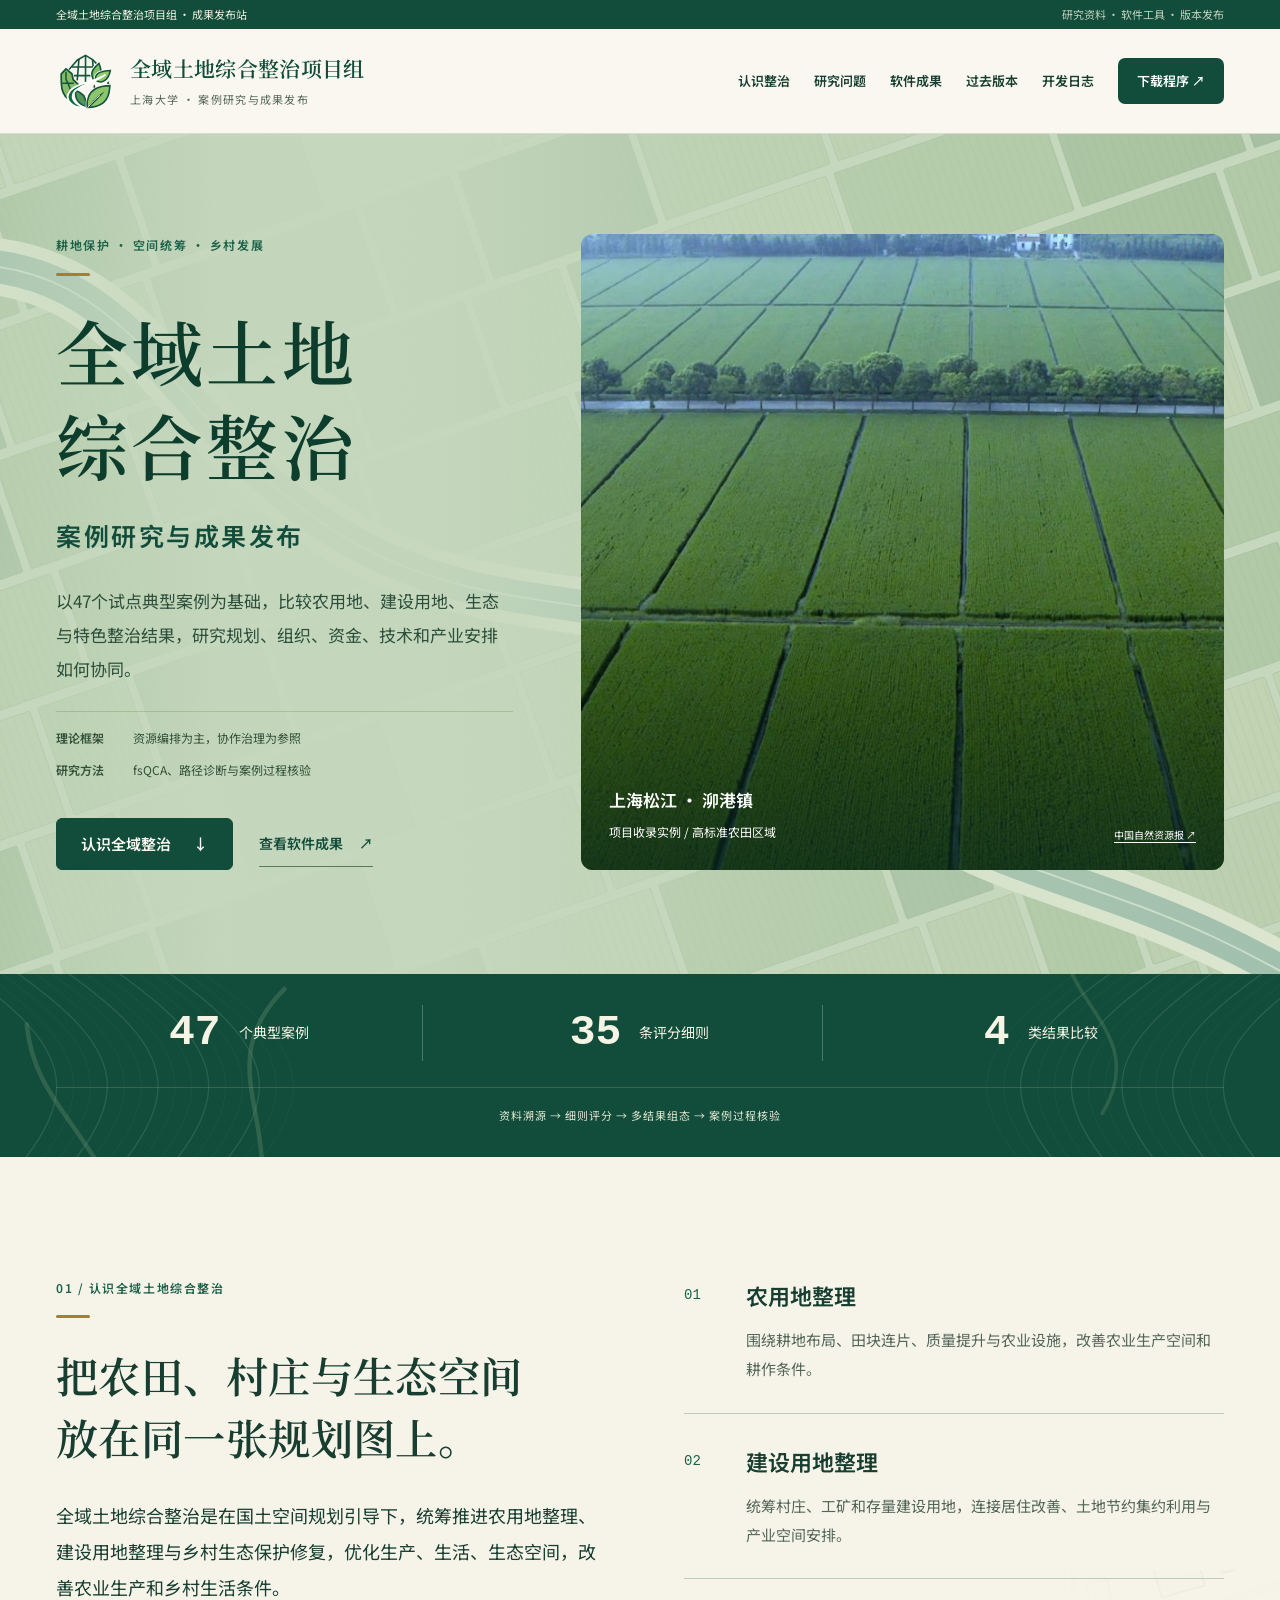
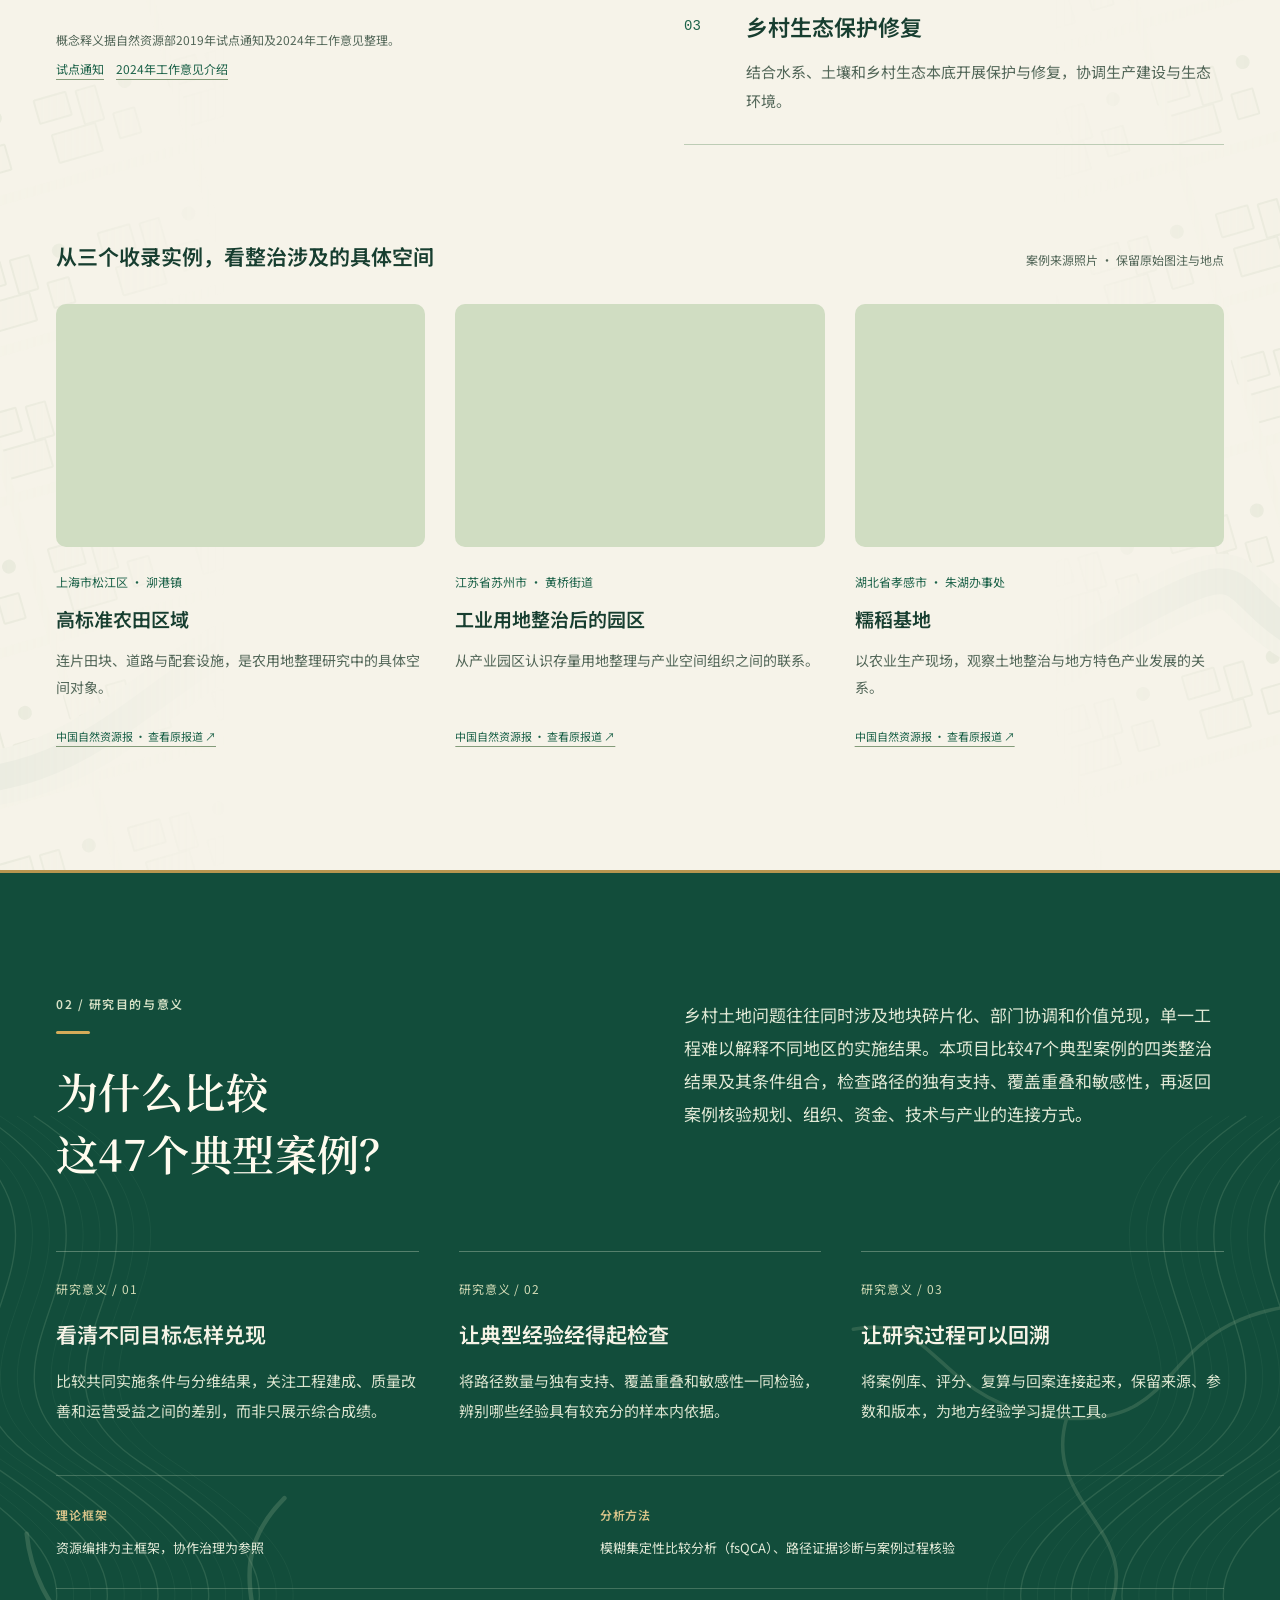
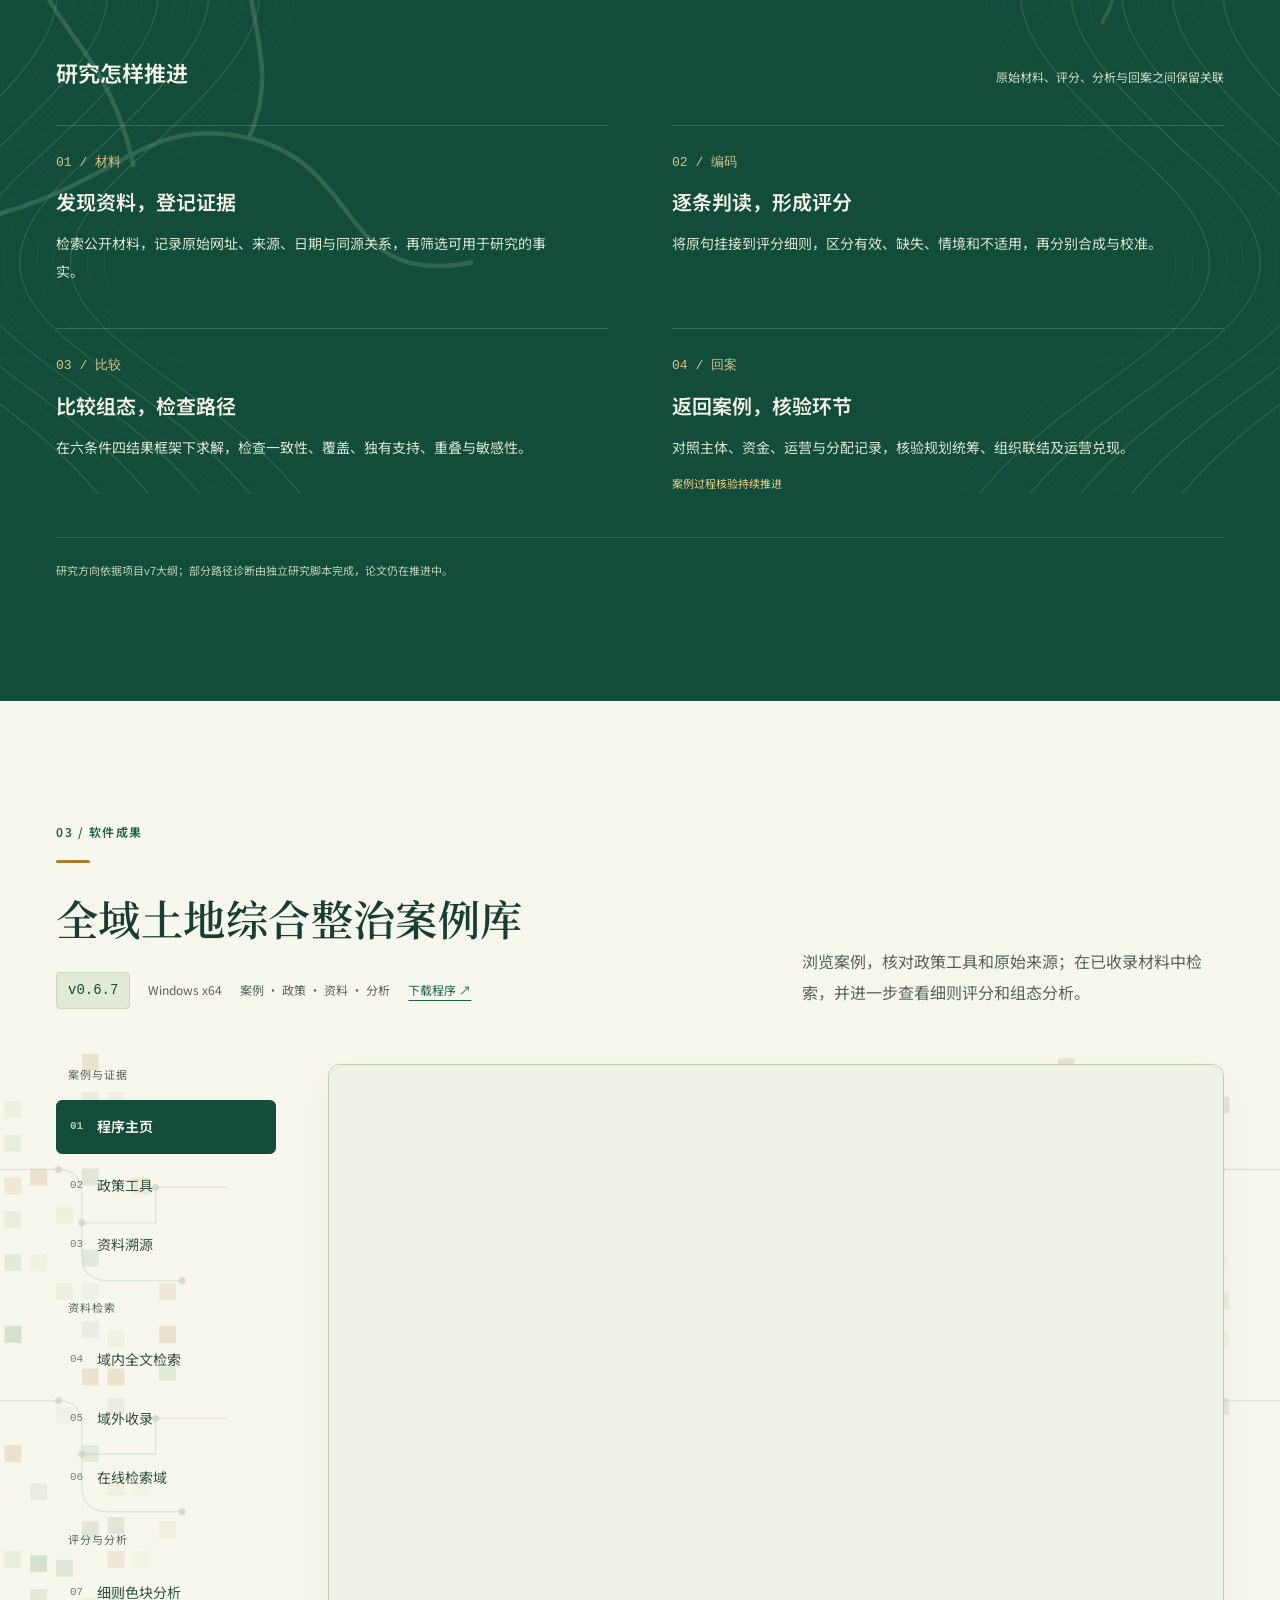
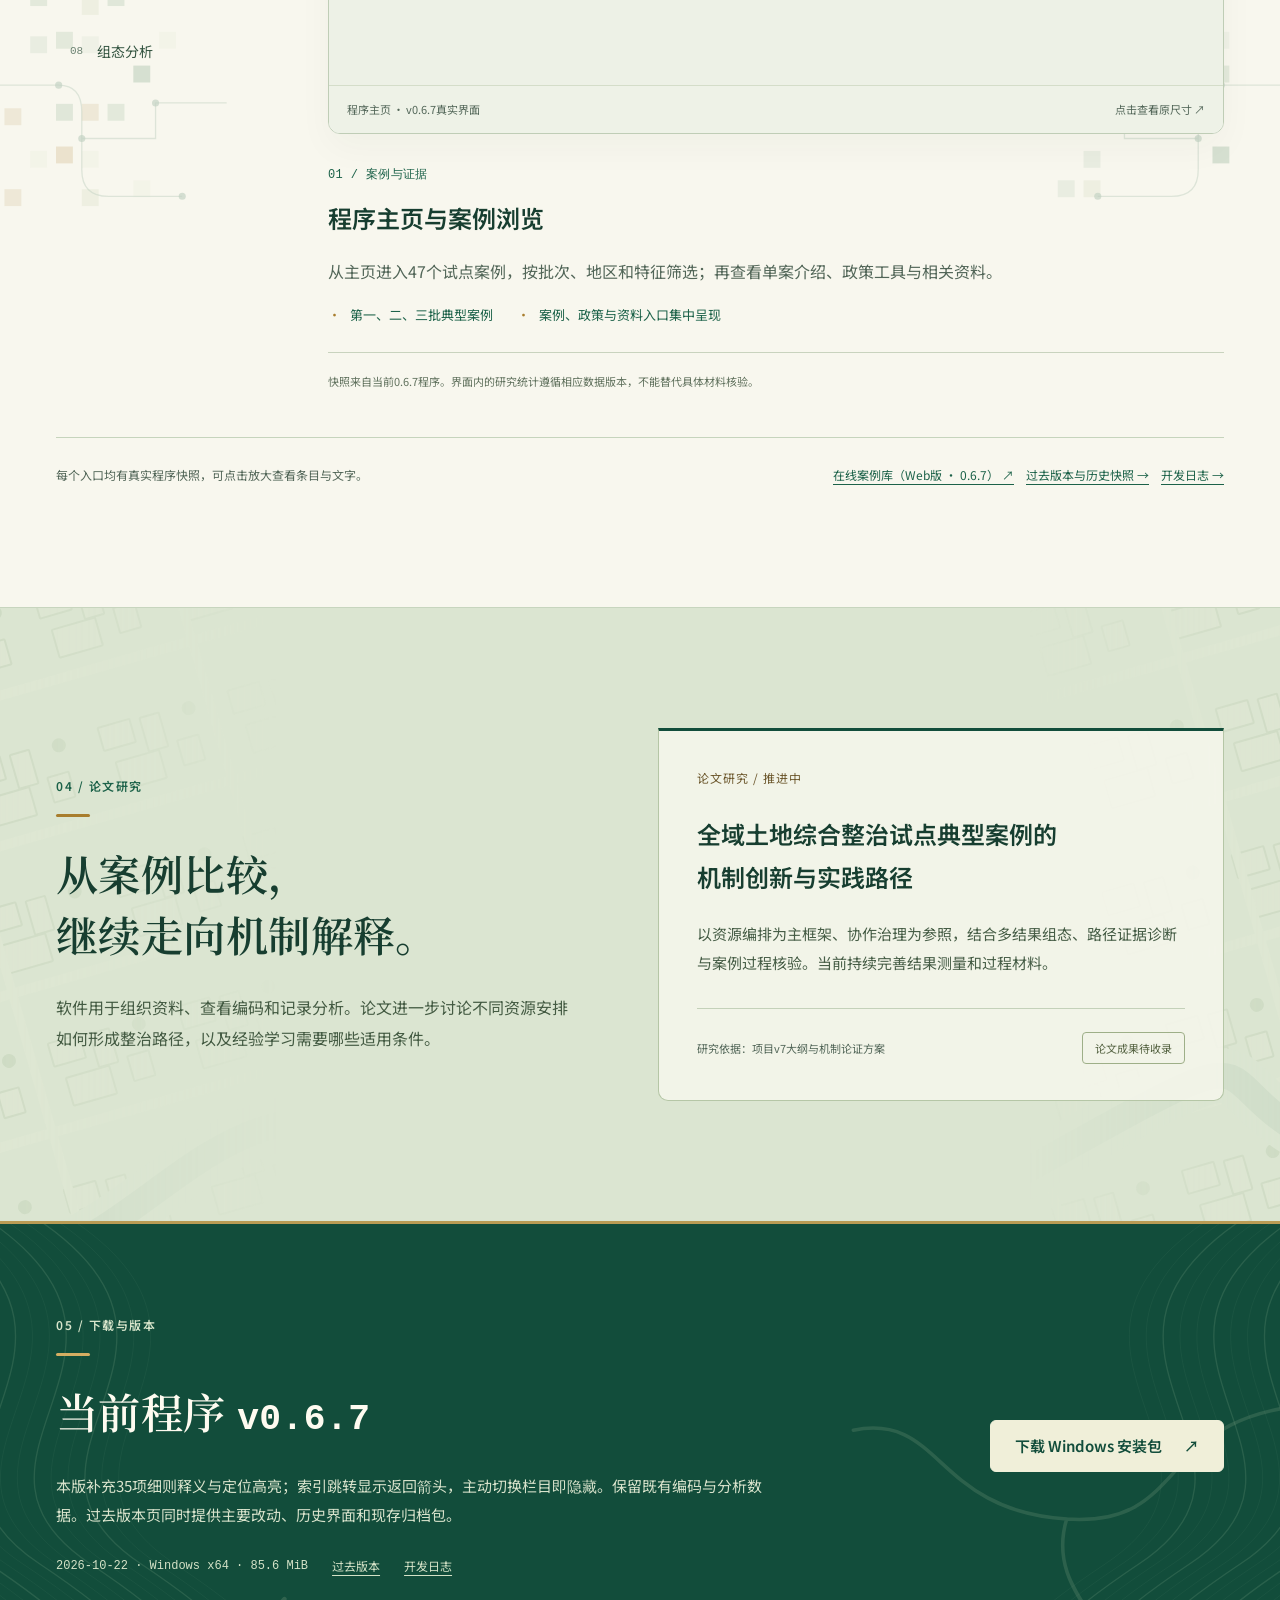
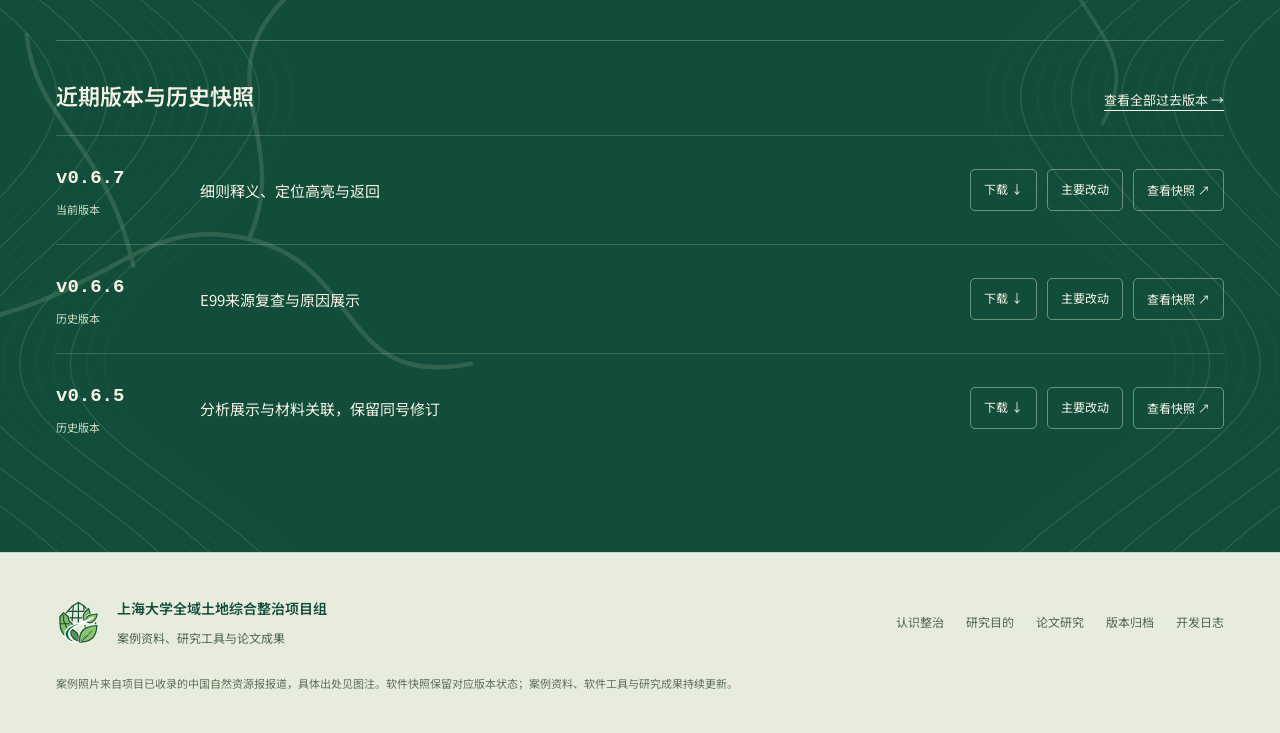
==== commit 9e5c78b7: "docs: 更新0.6.7导航修订包、界面快照与发布站返回边界" ====
--- a/index.html
+++ b/index.html
@@ -1,8 +1,8 @@
 <!doctype html>
-<html lang="zh-CN"><head><meta charset="utf-8"><meta name="viewport" content="width=device-width,initial-scale=1"><meta name="theme-color" content="#124d3b"><title>全域土地综合整治项目组 · 案例研究与成果发布</title><meta name="description" content="从农用地整理、建设用地整理与生态保护修复出发，比较47个典型案例，介绍研究目的，展示政策工具、资料溯源、案例库软件与历史版本。"><link rel="icon" href="project-mark-reference-v2.svg" type="image/svg+xml"><link rel="preload" href="assets/fonts/clc-serif-600.woff" as="font" type="font/woff" crossorigin><link rel="preload" href="assets/fonts/clc-sans-400.woff" as="font" type="font/woff" crossorigin><link rel="stylesheet" href="site.css?v=release-067-20261022"><script defer src="site.js?v=release-067-20261022"></script><link rel="canonical" href="https://shuwgc.github.io/clc-case-codex/"><meta property="og:type" content="website"><meta property="og:locale" content="zh_CN"><meta property="og:title" content="全域土地综合整治项目组 · 案例研究与成果发布"><meta property="og:description" content="从农用地整理、建设用地整理与生态保护修复出发，比较47个典型案例，介绍研究目的，展示政策工具、资料溯源、案例库软件与历史版本。"><meta property="og:url" content="https://shuwgc.github.io/clc-case-codex/"><meta property="og:image" content="https://shuwgc.github.io/clc-case-codex/case-maogang-farmland.jpg"><meta name="referrer" content="strict-origin-when-cross-origin"></head>
+<html lang="zh-CN"><head><meta charset="utf-8"><meta name="viewport" content="width=device-width,initial-scale=1"><meta name="theme-color" content="#124d3b"><title>全域土地综合整治项目组 · 案例研究与成果发布</title><meta name="description" content="从农用地整理、建设用地整理与生态保护修复出发，比较47个典型案例，介绍研究目的，展示政策工具、资料溯源、案例库软件与历史版本。"><link rel="icon" href="project-mark-reference-v2.svg" type="image/svg+xml"><link rel="preload" href="assets/fonts/clc-serif-600.woff" as="font" type="font/woff" crossorigin><link rel="preload" href="assets/fonts/clc-sans-400.woff" as="font" type="font/woff" crossorigin><link rel="stylesheet" href="site.css?v=release-067-20261022"><script defer src="site.js?v=nav-fix-067-20261022"></script><link rel="canonical" href="https://shuwgc.github.io/clc-case-codex/"><meta property="og:type" content="website"><meta property="og:locale" content="zh_CN"><meta property="og:title" content="全域土地综合整治项目组 · 案例研究与成果发布"><meta property="og:description" content="从农用地整理、建设用地整理与生态保护修复出发，比较47个典型案例，介绍研究目的，展示政策工具、资料溯源、案例库软件与历史版本。"><meta property="og:url" content="https://shuwgc.github.io/clc-case-codex/"><meta property="og:image" content="https://shuwgc.github.io/clc-case-codex/case-maogang-farmland.jpg"><meta name="referrer" content="strict-origin-when-cross-origin"></head>
 <body data-page="home"><a class="skip-link" href="#main-content">跳至主要内容</a>
 <div class="preview-bar"><div class="wrap"><span>全域土地综合整治项目组 · 成果发布站</span><span>研究资料 · 软件工具 · 版本发布</span></div></div>
-<header class="site-header"><div class="wrap header-inner"><a class="brand" href="index.html" aria-label="项目组成果发布站首页"><img src="project-mark-reference-v2.svg" alt="全域土地综合整治绿白图标"><div><strong>全域土地综合整治项目组</strong><small>上海大学 · 案例研究与成果发布</small></div></a><button class="menu-toggle" type="button" aria-controls="site-nav" aria-expanded="false">导航 <span aria-hidden="true">☰</span></button><nav class="nav" id="site-nav" aria-label="主导航"><a href="#understanding">认识整治</a><a href="#research">研究问题</a><a href="#software">软件成果</a><a href="versions.html">过去版本</a><a href="log.html">开发日志</a><a class="nav-download" href="https://github.com/shuwgc/clc-case-codex/releases/download/v0.6.7/CLC-v067-x64.exe">下载程序 ↗</a></nav></div></header>
+<header class="site-header"><div class="wrap header-inner"><a class="brand" href="index.html" aria-label="项目组成果发布站首页"><img src="project-mark-reference-v2.svg" alt="全域土地综合整治绿白图标"><div><strong>全域土地综合整治项目组</strong><small>上海大学 · 案例研究与成果发布</small></div></a><button class="menu-toggle" type="button" aria-controls="site-nav" aria-expanded="false">导航 <span aria-hidden="true">☰</span></button><nav class="nav" id="site-nav" aria-label="主导航"><a href="#understanding">认识整治</a><a href="#research">研究问题</a><a href="#software">软件成果</a><a href="versions.html">过去版本</a><a href="log.html">开发日志</a><a class="nav-download" href="https://github.com/shuwgc/clc-case-codex/releases/download/v0.6.7/CLC-v067-navigation-fix-x64.exe">下载程序 ↗</a></nav></div></header>
 <main id="main-content" tabindex="-1">
 <section class="intro-hero" aria-label="全域土地综合整治案例研究"><div class="wrap hero-layout"><div class="hero-panel"><div class="eyebrow">耕地保护 · 空间统筹 · 乡村发展</div><h1><span>全域土地</span><span>综合整治</span></h1><p class="hero-subtitle">案例研究与成果发布</p><p class="hero-explainer">以47个试点典型案例为基础，比较农用地、建设用地、生态与特色整治结果，研究规划、组织、资金、技术和产业安排如何协同。</p><dl class="hero-methods"><div><dt>理论框架</dt><dd>资源编排为主，协作治理为参照</dd></div><div><dt>研究方法</dt><dd>fsQCA、路径诊断与案例过程核验</dd></div></dl><div class="hero-actions"><a class="button" href="#understanding">认识全域整治 <span aria-hidden="true">↓</span></a><a class="hero-quiet-link" href="#software">查看软件成果 <span aria-hidden="true">↗</span></a></div></div><figure class="hero-photo"><img src="case-maogang-farmland.jpg" alt="上海松江泖港镇高标准农田区域，田块与道路呈集中连片布局" fetchpriority="high"><figcaption><div><strong>上海松江 · 泖港镇</strong><span>项目收录实例 / 高标准农田区域</span></div><a href="https://www.iziran.net/news.html?aid=5341581" target="_blank" rel="noopener noreferrer">中国自然资源报 ↗</a></figcaption></figure></div></section>
 <div class="project-line"><div class="wrap"><span><strong>47</strong>个典型案例</span><span><strong>35</strong>条评分细则</span><span><strong>4</strong>类结果比较</span><span class="line-caption">资料溯源 → 细则评分 → 多结果组态 → 案例过程核验</span></div></div>
@@ -16,9 +16,9 @@
 
 <section class="stage research-stage anchor-section" id="research"><div class="wrap"><div class="research-lead"><div><div class="eyebrow">02 / 研究目的与意义</div><h2>为什么比较<br>这47个典型案例？</h2></div><p class="research-purpose">乡村土地问题往往同时涉及地块碎片化、部门协调和价值兑现，单一工程难以解释不同地区的实施结果。本项目比较47个典型案例的四类整治结果及其条件组合，检查路径的独有支持、覆盖重叠和敏感性，再返回案例核验规划、组织、资金、技术与产业的连接方式。</p></div><ol class="research-questions"><li><div class="rq-label">研究意义 / 01</div><h3>看清不同目标怎样兑现</h3><p>比较共同实施条件与分维结果，关注工程建成、质量改善和运营受益之间的差别，而非只展示综合成绩。</p></li><li><div class="rq-label">研究意义 / 02</div><h3>让典型经验经得起检查</h3><p>将路径数量与独有支持、覆盖重叠和敏感性一同检验，辨别哪些经验具有较充分的样本内依据。</p></li><li><div class="rq-label">研究意义 / 03</div><h3>让研究过程可以回溯</h3><p>将案例库、评分、复算与回案连接起来，保留来源、参数和版本，为地方经验学习提供工具。</p></li></ol><div class="framework-strip"><span><b>理论框架</b>资源编排为主框架，协作治理为参照</span><span><b>分析方法</b>模糊集定性比较分析（fsQCA）、路径证据诊断与案例过程核验</span></div><div class="research-path"><div class="path-heading"><h3>研究怎样推进</h3><span>原始材料、评分、分析与回案之间保留关联</span></div><ol class="path-steps"><li class="path-step"><span class="step-num">01 / 材料</span><h4>发现资料，登记证据</h4><p>检索公开材料，记录原始网址、来源、日期与同源关系，再筛选可用于研究的事实。</p></li><li class="path-step"><span class="step-num">02 / 编码</span><h4>逐条判读，形成评分</h4><p>将原句挂接到评分细则，区分有效、缺失、情境和不适用，再分别合成与校准。</p></li><li class="path-step"><span class="step-num">03 / 比较</span><h4>比较组态，检查路径</h4><p>在六条件四结果框架下求解，检查一致性、覆盖、独有支持、重叠与敏感性。</p></li><li class="path-step"><span class="step-num">04 / 回案</span><h4>返回案例，核验环节</h4><p>对照主体、资金、运营与分配记录，核验规划统筹、组织联结及运营兑现。</p><span class="ongoing">案例过程核验持续推进</span></li></ol><p class="research-footnote">研究方向依据项目v7大纲；部分路径诊断由独立研究脚本完成，论文仍在推进中。</p></div></div></section>
 
-<section class="stage showcase anchor-section" id="software"><div class="wrap"><div class="section-heading"><div><div class="eyebrow">03 / 软件成果</div><h2>全域土地综合整治案例库</h2><div class="showcase-meta"><span class="version">v0.6.7</span><span>Windows x64</span><span>案例 · 政策 · 资料 · 分析</span><a href="https://github.com/shuwgc/clc-case-codex/releases/download/v0.6.7/CLC-v067-x64.exe">下载程序 ↗</a></div></div><p>浏览案例，核对政策工具和原始来源；在已收录材料中检索，并进一步查看细则评分和组态分析。</p></div><div class="showcase-layout"><div class="feature-tabs" role="tablist" aria-label="八项程序界面与功能" aria-orientation="vertical"><span class="feature-group-label" role="presentation">案例与证据</span><button type="button" role="tab" id="tab-overview" aria-controls="feature-panel" aria-selected="true" data-feature="overview"><span>01</span>程序主页</button><button type="button" role="tab" id="tab-policy" aria-controls="feature-panel" aria-selected="false" data-feature="policy" tabindex="-1"><span>02</span>政策工具</button><button type="button" role="tab" id="tab-sources" aria-controls="feature-panel" aria-selected="false" data-feature="sources" tabindex="-1"><span>03</span>资料溯源</button><span class="feature-group-label" role="presentation">资料检索</span><button type="button" role="tab" id="tab-domain" aria-controls="feature-panel" aria-selected="false" data-feature="domain" tabindex="-1"><span>04</span>域内全文检索</button><button type="button" role="tab" id="tab-corpus" aria-controls="feature-panel" aria-selected="false" data-feature="corpus" tabindex="-1"><span>05</span>域外收录</button><button type="button" role="tab" id="tab-online" aria-controls="feature-panel" aria-selected="false" data-feature="online" tabindex="-1"><span>06</span>在线检索域</button><span class="feature-group-label" role="presentation">评分与分析</span><button type="button" role="tab" id="tab-rules" aria-controls="feature-panel" aria-selected="false" data-feature="rules" tabindex="-1"><span>07</span>细则色块分析</button><button type="button" role="tab" id="tab-qca" aria-controls="feature-panel" aria-selected="false" data-feature="qca" tabindex="-1"><span>08</span>组态分析</button></div><div class="feature-panel" id="feature-panel" role="tabpanel" aria-labelledby="tab-overview"><figure class="feature-frame"><button class="shot-trigger" type="button" aria-label="放大程序主页截图" data-current-image><img id="feature-image" src="current-home.jpg" alt="0.6.7程序主页，包含导航、案例库介绍、检索入口与基础统计" loading="lazy"></button><figcaption class="shot-caption"><span id="feature-caption">程序主页 · v0.6.7真实界面</span><span>点击查看原尺寸 ↗</span></figcaption></figure><div class="feature-description"><div><div class="feature-index" id="feature-index">01 / 案例与证据</div><h3 id="feature-title">程序主页与案例浏览</h3></div><div><p class="feature-desc" id="feature-desc">从主页进入47个试点案例，按批次、地区和特征筛选；再查看单案介绍、政策工具与相关资料。</p><ul id="feature-points"><li>第一、二、三批典型案例</li><li>案例、政策与资料入口集中呈现</li></ul></div></div><p class="feature-boundary" id="feature-boundary">快照来自当前0.6.7程序。界面内的研究统计遵循相应数据版本，不能替代具体材料核验。</p></div></div><div class="showcase-tail"><span>每个入口均有真实程序快照，可点击放大查看条目与文字。</span><div><a href="app.html">在线案例库（Web版 · 0.6.7） ↗</a>　<a href="versions.html">过去版本与历史快照 →</a>　<a href="log.html">开发日志 →</a></div></div></div></section>
+<section class="stage showcase anchor-section" id="software"><div class="wrap"><div class="section-heading"><div><div class="eyebrow">03 / 软件成果</div><h2>全域土地综合整治案例库</h2><div class="showcase-meta"><span class="version">v0.6.7</span><span>Windows x64</span><span>案例 · 政策 · 资料 · 分析</span><a href="https://github.com/shuwgc/clc-case-codex/releases/download/v0.6.7/CLC-v067-navigation-fix-x64.exe">下载程序 ↗</a></div></div><p>浏览案例，核对政策工具和原始来源；在已收录材料中检索，并进一步查看细则评分和组态分析。</p></div><div class="showcase-layout"><div class="feature-tabs" role="tablist" aria-label="八项程序界面与功能" aria-orientation="vertical"><span class="feature-group-label" role="presentation">案例与证据</span><button type="button" role="tab" id="tab-overview" aria-controls="feature-panel" aria-selected="true" data-feature="overview"><span>01</span>程序主页</button><button type="button" role="tab" id="tab-policy" aria-controls="feature-panel" aria-selected="false" data-feature="policy" tabindex="-1"><span>02</span>政策工具</button><button type="button" role="tab" id="tab-sources" aria-controls="feature-panel" aria-selected="false" data-feature="sources" tabindex="-1"><span>03</span>资料溯源</button><span class="feature-group-label" role="presentation">资料检索</span><button type="button" role="tab" id="tab-domain" aria-controls="feature-panel" aria-selected="false" data-feature="domain" tabindex="-1"><span>04</span>域内全文检索</button><button type="button" role="tab" id="tab-corpus" aria-controls="feature-panel" aria-selected="false" data-feature="corpus" tabindex="-1"><span>05</span>域外收录</button><button type="button" role="tab" id="tab-online" aria-controls="feature-panel" aria-selected="false" data-feature="online" tabindex="-1"><span>06</span>在线检索域</button><span class="feature-group-label" role="presentation">评分与分析</span><button type="button" role="tab" id="tab-rules" aria-controls="feature-panel" aria-selected="false" data-feature="rules" tabindex="-1"><span>07</span>细则色块分析</button><button type="button" role="tab" id="tab-qca" aria-controls="feature-panel" aria-selected="false" data-feature="qca" tabindex="-1"><span>08</span>组态分析</button></div><div class="feature-panel" id="feature-panel" role="tabpanel" aria-labelledby="tab-overview"><figure class="feature-frame"><button class="shot-trigger" type="button" aria-label="放大程序主页截图" data-current-image><img id="feature-image" src="current-home.jpg" alt="0.6.7程序主页，包含导航、案例库介绍、检索入口与基础统计" loading="lazy"></button><figcaption class="shot-caption"><span id="feature-caption">程序主页 · v0.6.7真实界面</span><span>点击查看原尺寸 ↗</span></figcaption></figure><div class="feature-description"><div><div class="feature-index" id="feature-index">01 / 案例与证据</div><h3 id="feature-title">程序主页与案例浏览</h3></div><div><p class="feature-desc" id="feature-desc">从主页进入47个试点案例，按批次、地区和特征筛选；再查看单案介绍、政策工具与相关资料。</p><ul id="feature-points"><li>第一、二、三批典型案例</li><li>案例、政策与资料入口集中呈现</li></ul></div></div><p class="feature-boundary" id="feature-boundary">快照来自当前0.6.7程序。界面内的研究统计遵循相应数据版本，不能替代具体材料核验。</p></div></div><div class="showcase-tail"><span>每个入口均有真实程序快照，可点击放大查看条目与文字。</span><div><a href="app.html">在线案例库（Web版 · 0.6.7） ↗</a>　<a href="versions.html">过去版本与历史快照 →</a>　<a href="log.html">开发日志 →</a></div></div></div></section>
 
 <section class="stage paper-stage anchor-section" id="papers"><div class="wrap paper-layout"><div><div class="eyebrow">04 / 论文研究</div><h2>从案例比较，<br>继续走向机制解释。</h2><p class="paper-intro">软件用于组织资料、查看编码和记录分析。论文进一步讨论不同资源安排如何形成整治路径，以及经验学习需要哪些适用条件。</p></div><article class="paper-article"><div class="paper-status">论文研究 / 推进中</div><h3>全域土地综合整治试点典型案例的<br>机制创新与实践路径</h3><p>以资源编排为主框架、协作治理为参照，结合多结果组态、路径证据诊断与案例过程核验。当前持续完善结果测量和过程材料。</p><div class="paper-foot"><span>研究依据：项目v7大纲与机制论证方案</span><span class="pending">论文成果待收录</span></div></article></div></section>
-<section class="download-stage" id="downloads"><div class="wrap download-layout"><div><div class="eyebrow">05 / 下载与版本</div><h2>当前程序 <span class="version-inline">v0.6.7</span></h2><p>本版补充35项细则释义、点击定位高亮与左侧返回，保留既有编码与分析数据。过去版本页同时提供主要改动、历史界面和现存归档包。</p><div class="release-links"><span id="current-package-meta">2026-10-22 · Windows x64</span><a href="versions.html">过去版本</a><a href="log.html">开发日志</a></div></div><a class="button" href="https://github.com/shuwgc/clc-case-codex/releases/download/v0.6.7/CLC-v067-x64.exe">下载 Windows 安装包 <span aria-hidden="true">↗</span></a></div><div class="wrap recent-archive"><div class="recent-archive-head"><h3>近期版本与历史快照</h3><a href="versions.html">查看全部过去版本 →</a></div><div id="recent-releases" aria-live="polite"><p>正在读取版本归档…</p></div></div></section>
+<section class="download-stage" id="downloads"><div class="wrap download-layout"><div><div class="eyebrow">05 / 下载与版本</div><h2>当前程序 <span class="version-inline">v0.6.7</span></h2><p>本版补充35项细则释义与定位高亮；索引跳转显示返回箭头，主动切换栏目即隐藏。保留既有编码与分析数据。过去版本页同时提供主要改动、历史界面和现存归档包。</p><div class="release-links"><span id="current-package-meta">2026-10-22 · Windows x64</span><a href="versions.html">过去版本</a><a href="log.html">开发日志</a></div></div><a class="button" href="https://github.com/shuwgc/clc-case-codex/releases/download/v0.6.7/CLC-v067-navigation-fix-x64.exe">下载 Windows 安装包 <span aria-hidden="true">↗</span></a></div><div class="wrap recent-archive"><div class="recent-archive-head"><h3>近期版本与历史快照</h3><a href="versions.html">查看全部过去版本 →</a></div><div id="recent-releases" aria-live="polite"><p>正在读取版本归档…</p></div></div></section>
 </main><footer class="site-footer"><div class="wrap"><div class="footer-inner"><div class="footer-identity"><img src="project-mark-reference-v2.svg" alt=""><div><strong>上海大学全域土地综合整治项目组</strong><span>案例资料、研究工具与论文成果</span></div></div><div class="footer-nav"><a href="#understanding">认识整治</a><a href="#research">研究目的</a><a href="#papers">论文研究</a><a href="versions.html">版本归档</a><a href="log.html">开发日志</a></div></div><p class="footer-note">案例照片来自项目已收录的中国自然资源报报道，具体出处见图注。软件快照保留对应版本状态；案例资料、软件工具与研究成果持续更新。</p></div></footer><dialog class="image-dialog" aria-label="图片放大预览"><div class="dialog-toolbar"><span id="dialog-title">界面快照</span><a class="dialog-original" id="dialog-original" href="#" target="_blank" rel="noopener noreferrer">打开原图 ↗</a><button type="button" data-close-dialog aria-label="关闭截图预览">✕</button></div><img class="dialog-img" alt=""><p class="dialog-caption"></p></dialog>
 </body></html>
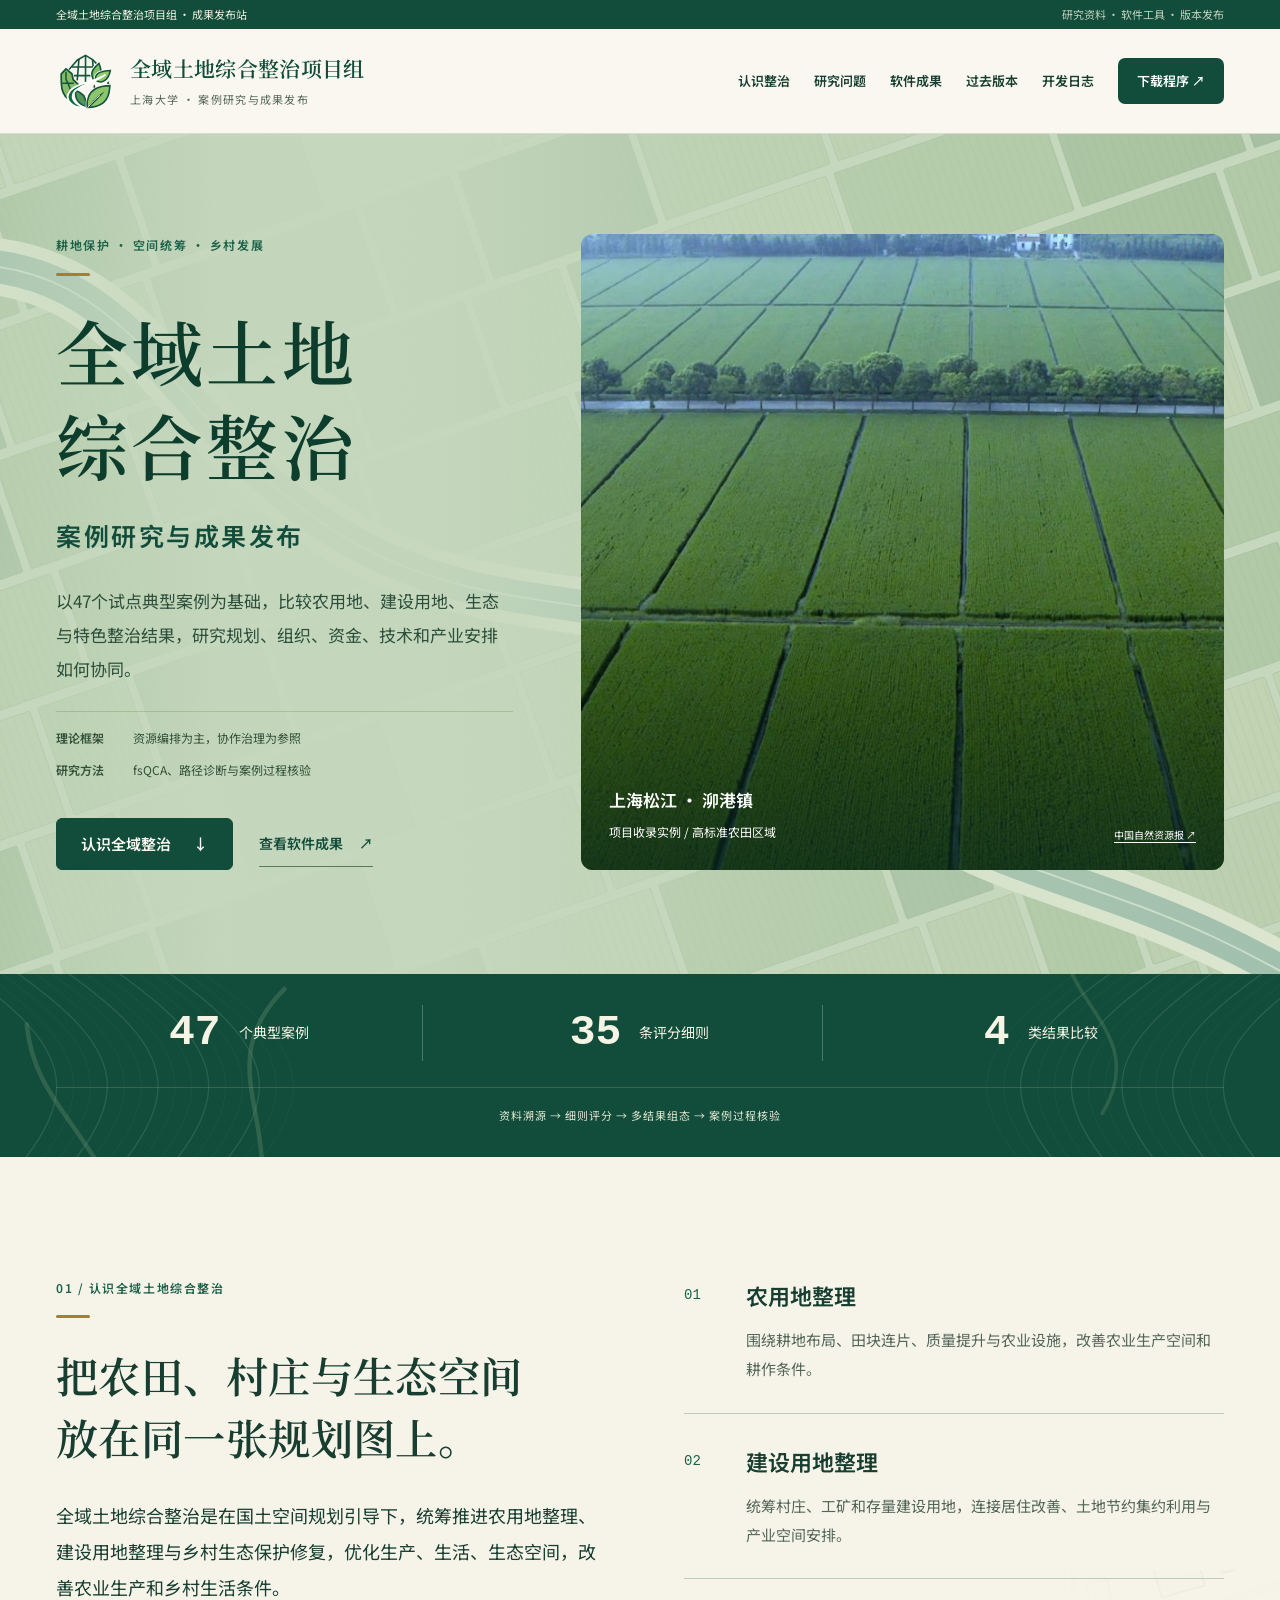
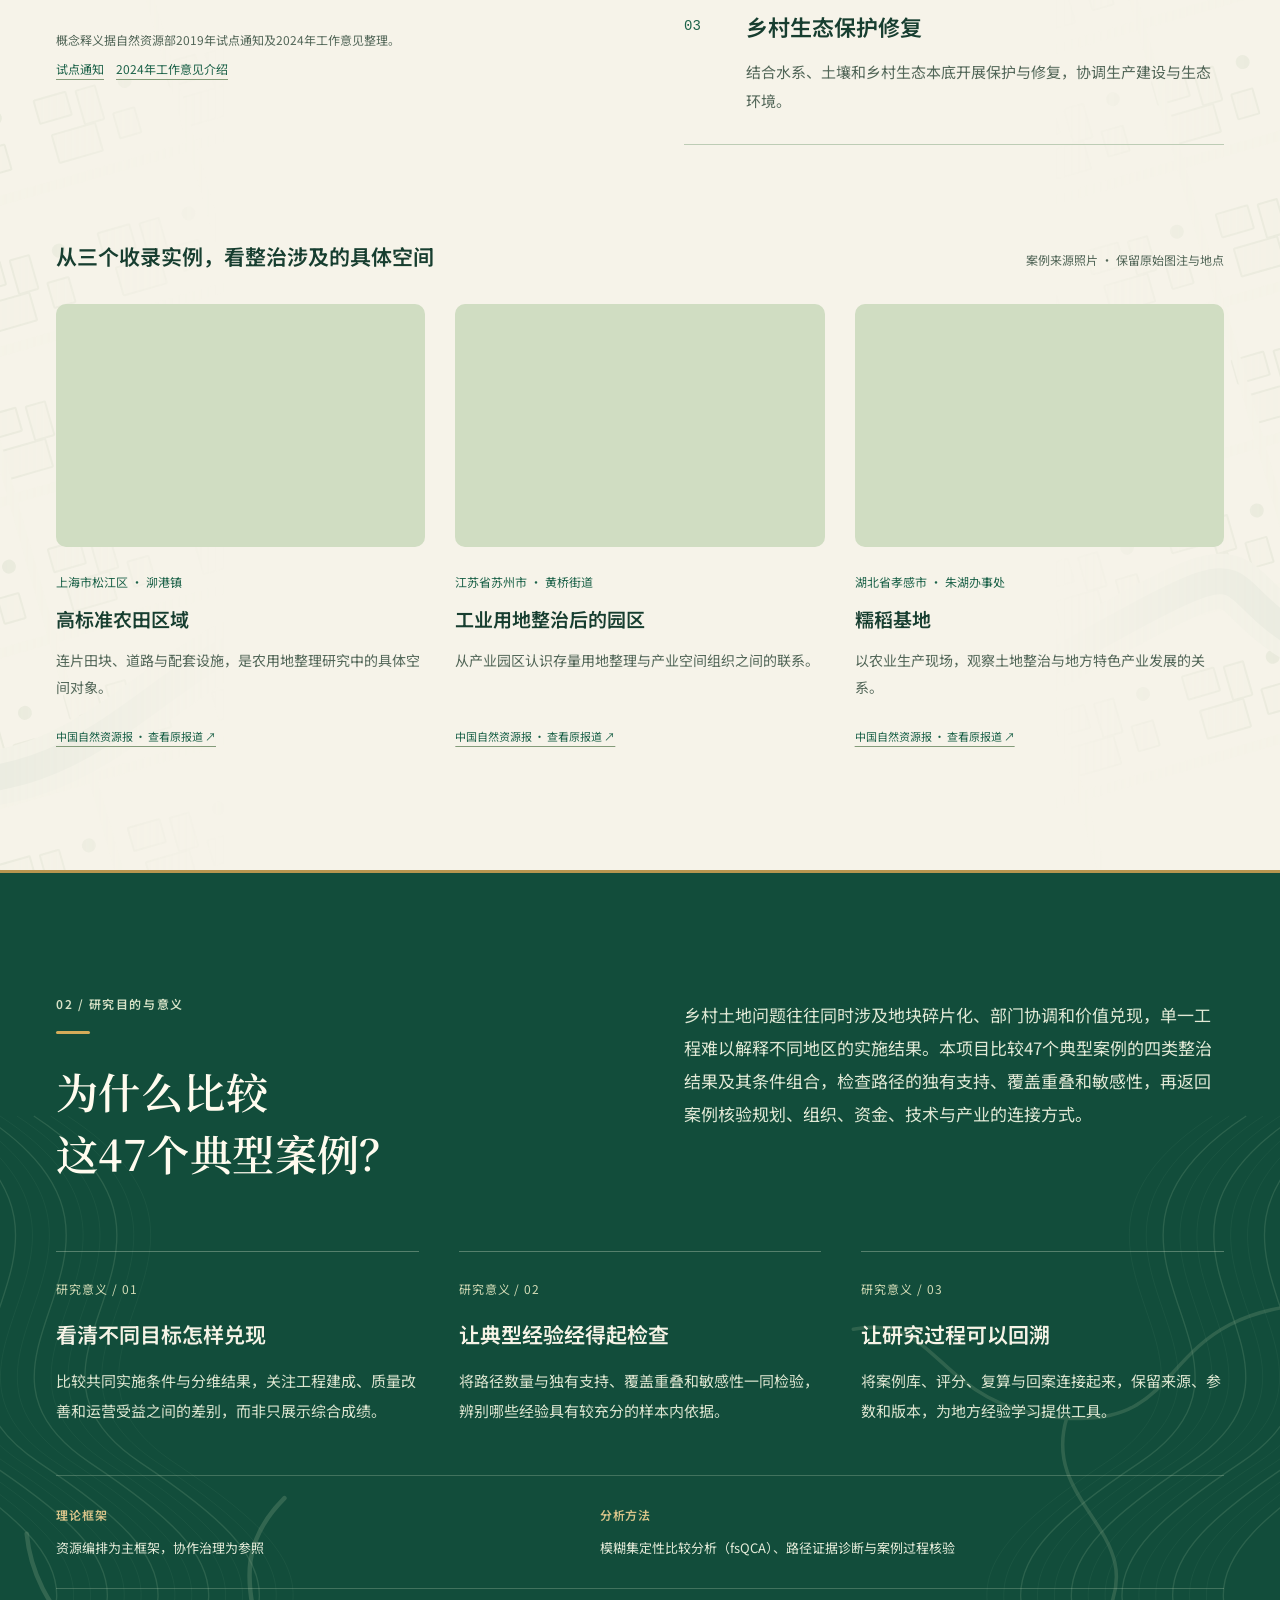
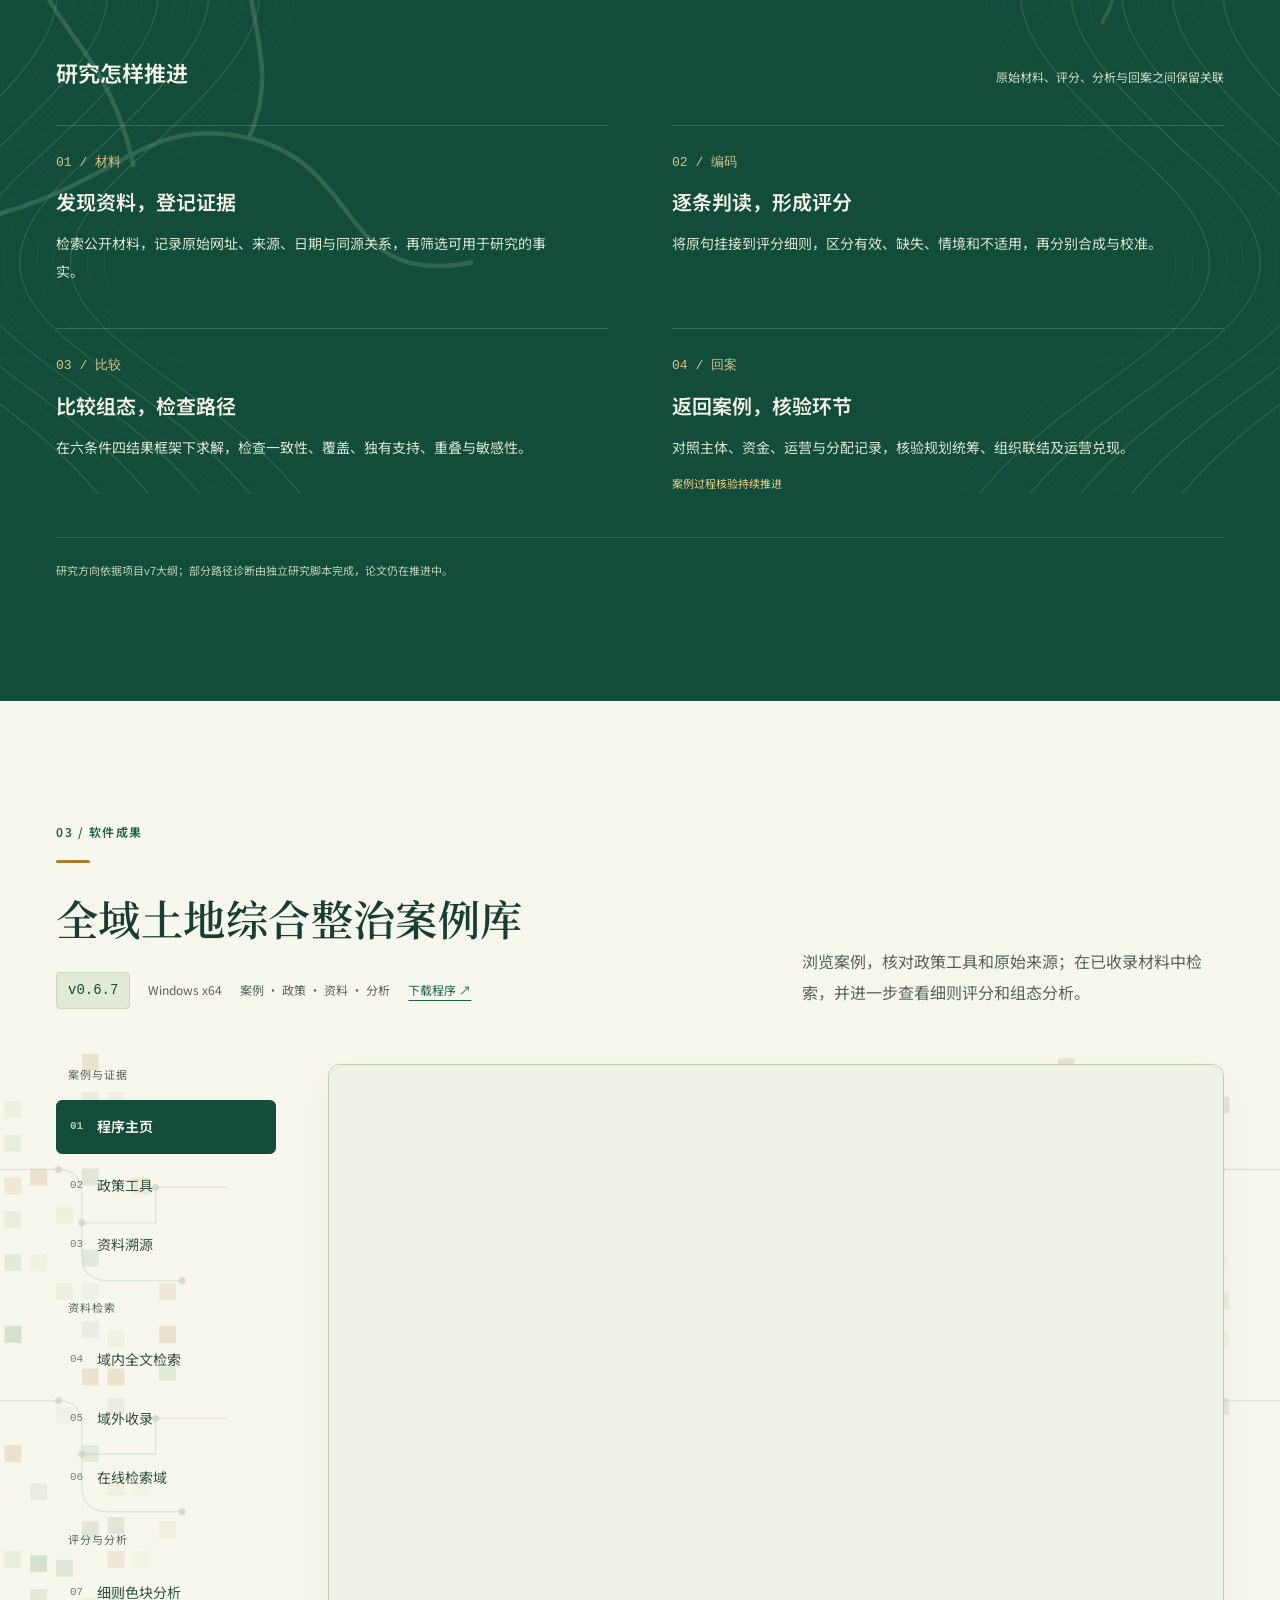
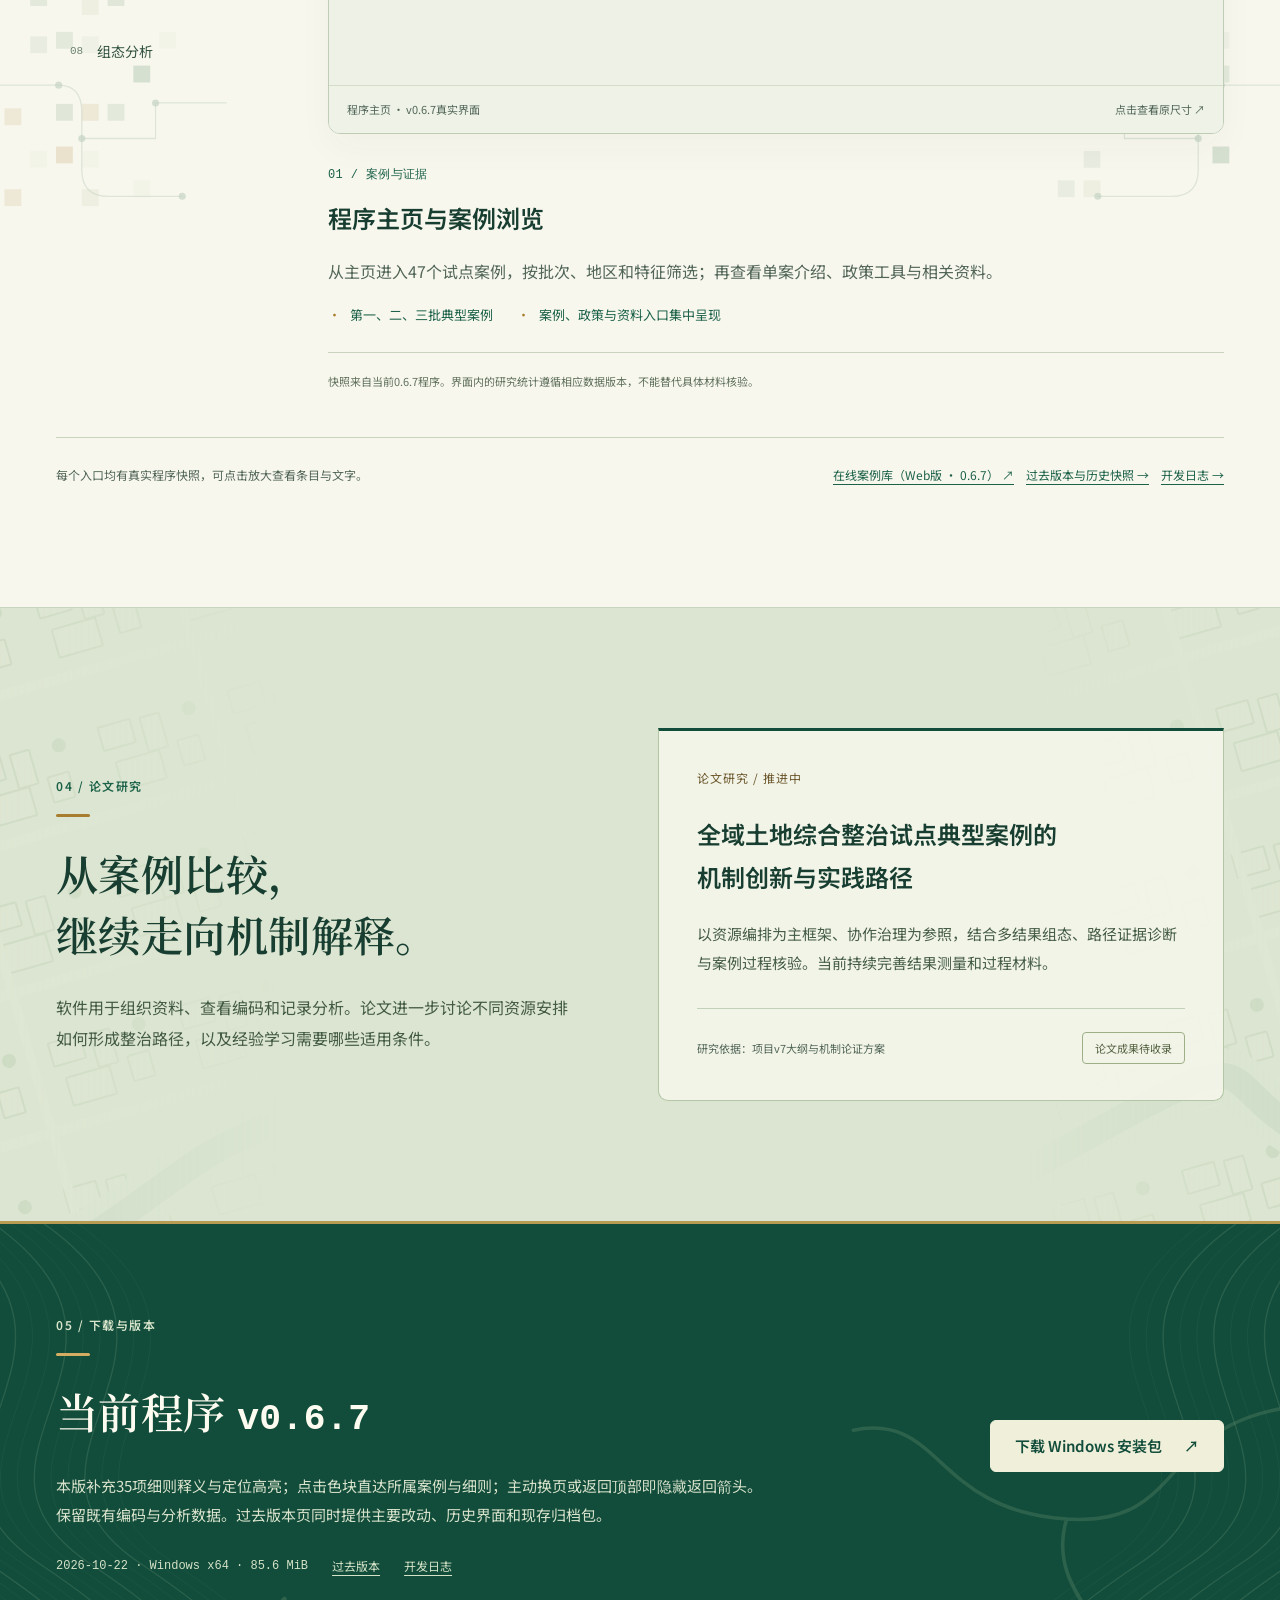
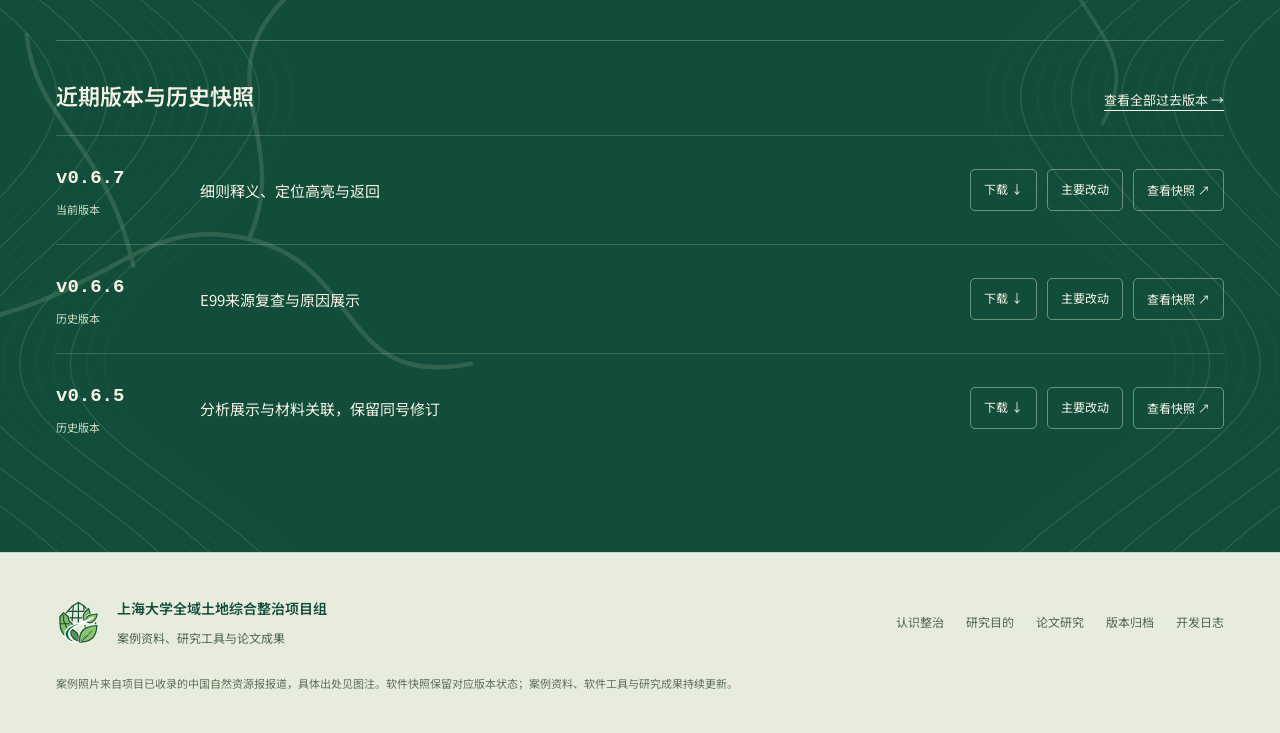
==== commit ef3b484f: "release: 0.6.7色块定位1022-B入口、构建地址及校验记录" ====
--- a/index.html
+++ b/index.html
@@ -2,7 +2,7 @@
 <html lang="zh-CN"><head><meta charset="utf-8"><meta name="viewport" content="width=device-width,initial-scale=1"><meta name="theme-color" content="#124d3b"><title>全域土地综合整治项目组 · 案例研究与成果发布</title><meta name="description" content="从农用地整理、建设用地整理与生态保护修复出发，比较47个典型案例，介绍研究目的，展示政策工具、资料溯源、案例库软件与历史版本。"><link rel="icon" href="project-mark-reference-v2.svg" type="image/svg+xml"><link rel="preload" href="assets/fonts/clc-serif-600.woff" as="font" type="font/woff" crossorigin><link rel="preload" href="assets/fonts/clc-sans-400.woff" as="font" type="font/woff" crossorigin><link rel="stylesheet" href="site.css?v=release-067-20261022"><script defer src="site.js?v=nav-fix-067-20261022"></script><link rel="canonical" href="https://shuwgc.github.io/clc-case-codex/"><meta property="og:type" content="website"><meta property="og:locale" content="zh_CN"><meta property="og:title" content="全域土地综合整治项目组 · 案例研究与成果发布"><meta property="og:description" content="从农用地整理、建设用地整理与生态保护修复出发，比较47个典型案例，介绍研究目的，展示政策工具、资料溯源、案例库软件与历史版本。"><meta property="og:url" content="https://shuwgc.github.io/clc-case-codex/"><meta property="og:image" content="https://shuwgc.github.io/clc-case-codex/case-maogang-farmland.jpg"><meta name="referrer" content="strict-origin-when-cross-origin"></head>
 <body data-page="home"><a class="skip-link" href="#main-content">跳至主要内容</a>
 <div class="preview-bar"><div class="wrap"><span>全域土地综合整治项目组 · 成果发布站</span><span>研究资料 · 软件工具 · 版本发布</span></div></div>
-<header class="site-header"><div class="wrap header-inner"><a class="brand" href="index.html" aria-label="项目组成果发布站首页"><img src="project-mark-reference-v2.svg" alt="全域土地综合整治绿白图标"><div><strong>全域土地综合整治项目组</strong><small>上海大学 · 案例研究与成果发布</small></div></a><button class="menu-toggle" type="button" aria-controls="site-nav" aria-expanded="false">导航 <span aria-hidden="true">☰</span></button><nav class="nav" id="site-nav" aria-label="主导航"><a href="#understanding">认识整治</a><a href="#research">研究问题</a><a href="#software">软件成果</a><a href="versions.html">过去版本</a><a href="log.html">开发日志</a><a class="nav-download" href="https://github.com/shuwgc/clc-case-codex/releases/download/v0.6.7/CLC-v067-navigation-fix-x64.exe">下载程序 ↗</a></nav></div></header>
+<header class="site-header"><div class="wrap header-inner"><a class="brand" href="index.html" aria-label="项目组成果发布站首页"><img src="project-mark-reference-v2.svg" alt="全域土地综合整治绿白图标"><div><strong>全域土地综合整治项目组</strong><small>上海大学 · 案例研究与成果发布</small></div></a><button class="menu-toggle" type="button" aria-controls="site-nav" aria-expanded="false">导航 <span aria-hidden="true">☰</span></button><nav class="nav" id="site-nav" aria-label="主导航"><a href="#understanding">认识整治</a><a href="#research">研究问题</a><a href="#software">软件成果</a><a href="versions.html">过去版本</a><a href="log.html">开发日志</a><a class="nav-download" href="https://github.com/shuwgc/clc-case-codex/releases/download/v0.6.7/CLC-v067-heat-navigation-x64.exe">下载程序 ↗</a></nav></div></header>
 <main id="main-content" tabindex="-1">
 <section class="intro-hero" aria-label="全域土地综合整治案例研究"><div class="wrap hero-layout"><div class="hero-panel"><div class="eyebrow">耕地保护 · 空间统筹 · 乡村发展</div><h1><span>全域土地</span><span>综合整治</span></h1><p class="hero-subtitle">案例研究与成果发布</p><p class="hero-explainer">以47个试点典型案例为基础，比较农用地、建设用地、生态与特色整治结果，研究规划、组织、资金、技术和产业安排如何协同。</p><dl class="hero-methods"><div><dt>理论框架</dt><dd>资源编排为主，协作治理为参照</dd></div><div><dt>研究方法</dt><dd>fsQCA、路径诊断与案例过程核验</dd></div></dl><div class="hero-actions"><a class="button" href="#understanding">认识全域整治 <span aria-hidden="true">↓</span></a><a class="hero-quiet-link" href="#software">查看软件成果 <span aria-hidden="true">↗</span></a></div></div><figure class="hero-photo"><img src="case-maogang-farmland.jpg" alt="上海松江泖港镇高标准农田区域，田块与道路呈集中连片布局" fetchpriority="high"><figcaption><div><strong>上海松江 · 泖港镇</strong><span>项目收录实例 / 高标准农田区域</span></div><a href="https://www.iziran.net/news.html?aid=5341581" target="_blank" rel="noopener noreferrer">中国自然资源报 ↗</a></figcaption></figure></div></section>
 <div class="project-line"><div class="wrap"><span><strong>47</strong>个典型案例</span><span><strong>35</strong>条评分细则</span><span><strong>4</strong>类结果比较</span><span class="line-caption">资料溯源 → 细则评分 → 多结果组态 → 案例过程核验</span></div></div>
@@ -16,9 +16,9 @@
 
 <section class="stage research-stage anchor-section" id="research"><div class="wrap"><div class="research-lead"><div><div class="eyebrow">02 / 研究目的与意义</div><h2>为什么比较<br>这47个典型案例？</h2></div><p class="research-purpose">乡村土地问题往往同时涉及地块碎片化、部门协调和价值兑现，单一工程难以解释不同地区的实施结果。本项目比较47个典型案例的四类整治结果及其条件组合，检查路径的独有支持、覆盖重叠和敏感性，再返回案例核验规划、组织、资金、技术与产业的连接方式。</p></div><ol class="research-questions"><li><div class="rq-label">研究意义 / 01</div><h3>看清不同目标怎样兑现</h3><p>比较共同实施条件与分维结果，关注工程建成、质量改善和运营受益之间的差别，而非只展示综合成绩。</p></li><li><div class="rq-label">研究意义 / 02</div><h3>让典型经验经得起检查</h3><p>将路径数量与独有支持、覆盖重叠和敏感性一同检验，辨别哪些经验具有较充分的样本内依据。</p></li><li><div class="rq-label">研究意义 / 03</div><h3>让研究过程可以回溯</h3><p>将案例库、评分、复算与回案连接起来，保留来源、参数和版本，为地方经验学习提供工具。</p></li></ol><div class="framework-strip"><span><b>理论框架</b>资源编排为主框架，协作治理为参照</span><span><b>分析方法</b>模糊集定性比较分析（fsQCA）、路径证据诊断与案例过程核验</span></div><div class="research-path"><div class="path-heading"><h3>研究怎样推进</h3><span>原始材料、评分、分析与回案之间保留关联</span></div><ol class="path-steps"><li class="path-step"><span class="step-num">01 / 材料</span><h4>发现资料，登记证据</h4><p>检索公开材料，记录原始网址、来源、日期与同源关系，再筛选可用于研究的事实。</p></li><li class="path-step"><span class="step-num">02 / 编码</span><h4>逐条判读，形成评分</h4><p>将原句挂接到评分细则，区分有效、缺失、情境和不适用，再分别合成与校准。</p></li><li class="path-step"><span class="step-num">03 / 比较</span><h4>比较组态，检查路径</h4><p>在六条件四结果框架下求解，检查一致性、覆盖、独有支持、重叠与敏感性。</p></li><li class="path-step"><span class="step-num">04 / 回案</span><h4>返回案例，核验环节</h4><p>对照主体、资金、运营与分配记录，核验规划统筹、组织联结及运营兑现。</p><span class="ongoing">案例过程核验持续推进</span></li></ol><p class="research-footnote">研究方向依据项目v7大纲；部分路径诊断由独立研究脚本完成，论文仍在推进中。</p></div></div></section>
 
-<section class="stage showcase anchor-section" id="software"><div class="wrap"><div class="section-heading"><div><div class="eyebrow">03 / 软件成果</div><h2>全域土地综合整治案例库</h2><div class="showcase-meta"><span class="version">v0.6.7</span><span>Windows x64</span><span>案例 · 政策 · 资料 · 分析</span><a href="https://github.com/shuwgc/clc-case-codex/releases/download/v0.6.7/CLC-v067-navigation-fix-x64.exe">下载程序 ↗</a></div></div><p>浏览案例，核对政策工具和原始来源；在已收录材料中检索，并进一步查看细则评分和组态分析。</p></div><div class="showcase-layout"><div class="feature-tabs" role="tablist" aria-label="八项程序界面与功能" aria-orientation="vertical"><span class="feature-group-label" role="presentation">案例与证据</span><button type="button" role="tab" id="tab-overview" aria-controls="feature-panel" aria-selected="true" data-feature="overview"><span>01</span>程序主页</button><button type="button" role="tab" id="tab-policy" aria-controls="feature-panel" aria-selected="false" data-feature="policy" tabindex="-1"><span>02</span>政策工具</button><button type="button" role="tab" id="tab-sources" aria-controls="feature-panel" aria-selected="false" data-feature="sources" tabindex="-1"><span>03</span>资料溯源</button><span class="feature-group-label" role="presentation">资料检索</span><button type="button" role="tab" id="tab-domain" aria-controls="feature-panel" aria-selected="false" data-feature="domain" tabindex="-1"><span>04</span>域内全文检索</button><button type="button" role="tab" id="tab-corpus" aria-controls="feature-panel" aria-selected="false" data-feature="corpus" tabindex="-1"><span>05</span>域外收录</button><button type="button" role="tab" id="tab-online" aria-controls="feature-panel" aria-selected="false" data-feature="online" tabindex="-1"><span>06</span>在线检索域</button><span class="feature-group-label" role="presentation">评分与分析</span><button type="button" role="tab" id="tab-rules" aria-controls="feature-panel" aria-selected="false" data-feature="rules" tabindex="-1"><span>07</span>细则色块分析</button><button type="button" role="tab" id="tab-qca" aria-controls="feature-panel" aria-selected="false" data-feature="qca" tabindex="-1"><span>08</span>组态分析</button></div><div class="feature-panel" id="feature-panel" role="tabpanel" aria-labelledby="tab-overview"><figure class="feature-frame"><button class="shot-trigger" type="button" aria-label="放大程序主页截图" data-current-image><img id="feature-image" src="current-home.jpg" alt="0.6.7程序主页，包含导航、案例库介绍、检索入口与基础统计" loading="lazy"></button><figcaption class="shot-caption"><span id="feature-caption">程序主页 · v0.6.7真实界面</span><span>点击查看原尺寸 ↗</span></figcaption></figure><div class="feature-description"><div><div class="feature-index" id="feature-index">01 / 案例与证据</div><h3 id="feature-title">程序主页与案例浏览</h3></div><div><p class="feature-desc" id="feature-desc">从主页进入47个试点案例，按批次、地区和特征筛选；再查看单案介绍、政策工具与相关资料。</p><ul id="feature-points"><li>第一、二、三批典型案例</li><li>案例、政策与资料入口集中呈现</li></ul></div></div><p class="feature-boundary" id="feature-boundary">快照来自当前0.6.7程序。界面内的研究统计遵循相应数据版本，不能替代具体材料核验。</p></div></div><div class="showcase-tail"><span>每个入口均有真实程序快照，可点击放大查看条目与文字。</span><div><a href="app.html">在线案例库（Web版 · 0.6.7） ↗</a>　<a href="versions.html">过去版本与历史快照 →</a>　<a href="log.html">开发日志 →</a></div></div></div></section>
+<section class="stage showcase anchor-section" id="software"><div class="wrap"><div class="section-heading"><div><div class="eyebrow">03 / 软件成果</div><h2>全域土地综合整治案例库</h2><div class="showcase-meta"><span class="version">v0.6.7</span><span>Windows x64</span><span>案例 · 政策 · 资料 · 分析</span><a href="https://github.com/shuwgc/clc-case-codex/releases/download/v0.6.7/CLC-v067-heat-navigation-x64.exe">下载程序 ↗</a></div></div><p>浏览案例，核对政策工具和原始来源；在已收录材料中检索，并进一步查看细则评分和组态分析。</p></div><div class="showcase-layout"><div class="feature-tabs" role="tablist" aria-label="八项程序界面与功能" aria-orientation="vertical"><span class="feature-group-label" role="presentation">案例与证据</span><button type="button" role="tab" id="tab-overview" aria-controls="feature-panel" aria-selected="true" data-feature="overview"><span>01</span>程序主页</button><button type="button" role="tab" id="tab-policy" aria-controls="feature-panel" aria-selected="false" data-feature="policy" tabindex="-1"><span>02</span>政策工具</button><button type="button" role="tab" id="tab-sources" aria-controls="feature-panel" aria-selected="false" data-feature="sources" tabindex="-1"><span>03</span>资料溯源</button><span class="feature-group-label" role="presentation">资料检索</span><button type="button" role="tab" id="tab-domain" aria-controls="feature-panel" aria-selected="false" data-feature="domain" tabindex="-1"><span>04</span>域内全文检索</button><button type="button" role="tab" id="tab-corpus" aria-controls="feature-panel" aria-selected="false" data-feature="corpus" tabindex="-1"><span>05</span>域外收录</button><button type="button" role="tab" id="tab-online" aria-controls="feature-panel" aria-selected="false" data-feature="online" tabindex="-1"><span>06</span>在线检索域</button><span class="feature-group-label" role="presentation">评分与分析</span><button type="button" role="tab" id="tab-rules" aria-controls="feature-panel" aria-selected="false" data-feature="rules" tabindex="-1"><span>07</span>细则色块分析</button><button type="button" role="tab" id="tab-qca" aria-controls="feature-panel" aria-selected="false" data-feature="qca" tabindex="-1"><span>08</span>组态分析</button></div><div class="feature-panel" id="feature-panel" role="tabpanel" aria-labelledby="tab-overview"><figure class="feature-frame"><button class="shot-trigger" type="button" aria-label="放大程序主页截图" data-current-image><img id="feature-image" src="current-home.jpg" alt="0.6.7程序主页，包含导航、案例库介绍、检索入口与基础统计" loading="lazy"></button><figcaption class="shot-caption"><span id="feature-caption">程序主页 · v0.6.7真实界面</span><span>点击查看原尺寸 ↗</span></figcaption></figure><div class="feature-description"><div><div class="feature-index" id="feature-index">01 / 案例与证据</div><h3 id="feature-title">程序主页与案例浏览</h3></div><div><p class="feature-desc" id="feature-desc">从主页进入47个试点案例，按批次、地区和特征筛选；再查看单案介绍、政策工具与相关资料。</p><ul id="feature-points"><li>第一、二、三批典型案例</li><li>案例、政策与资料入口集中呈现</li></ul></div></div><p class="feature-boundary" id="feature-boundary">快照来自当前0.6.7程序。界面内的研究统计遵循相应数据版本，不能替代具体材料核验。</p></div></div><div class="showcase-tail"><span>每个入口均有真实程序快照，可点击放大查看条目与文字。</span><div><a href="app.html">在线案例库（Web版 · 0.6.7） ↗</a>　<a href="versions.html">过去版本与历史快照 →</a>　<a href="log.html">开发日志 →</a></div></div></div></section>
 
 <section class="stage paper-stage anchor-section" id="papers"><div class="wrap paper-layout"><div><div class="eyebrow">04 / 论文研究</div><h2>从案例比较，<br>继续走向机制解释。</h2><p class="paper-intro">软件用于组织资料、查看编码和记录分析。论文进一步讨论不同资源安排如何形成整治路径，以及经验学习需要哪些适用条件。</p></div><article class="paper-article"><div class="paper-status">论文研究 / 推进中</div><h3>全域土地综合整治试点典型案例的<br>机制创新与实践路径</h3><p>以资源编排为主框架、协作治理为参照，结合多结果组态、路径证据诊断与案例过程核验。当前持续完善结果测量和过程材料。</p><div class="paper-foot"><span>研究依据：项目v7大纲与机制论证方案</span><span class="pending">论文成果待收录</span></div></article></div></section>
-<section class="download-stage" id="downloads"><div class="wrap download-layout"><div><div class="eyebrow">05 / 下载与版本</div><h2>当前程序 <span class="version-inline">v0.6.7</span></h2><p>本版补充35项细则释义与定位高亮；索引跳转显示返回箭头，主动切换栏目即隐藏。保留既有编码与分析数据。过去版本页同时提供主要改动、历史界面和现存归档包。</p><div class="release-links"><span id="current-package-meta">2026-10-22 · Windows x64</span><a href="versions.html">过去版本</a><a href="log.html">开发日志</a></div></div><a class="button" href="https://github.com/shuwgc/clc-case-codex/releases/download/v0.6.7/CLC-v067-navigation-fix-x64.exe">下载 Windows 安装包 <span aria-hidden="true">↗</span></a></div><div class="wrap recent-archive"><div class="recent-archive-head"><h3>近期版本与历史快照</h3><a href="versions.html">查看全部过去版本 →</a></div><div id="recent-releases" aria-live="polite"><p>正在读取版本归档…</p></div></div></section>
+<section class="download-stage" id="downloads"><div class="wrap download-layout"><div><div class="eyebrow">05 / 下载与版本</div><h2>当前程序 <span class="version-inline">v0.6.7</span></h2><p>本版补充35项细则释义与定位高亮；点击色块直达所属案例与细则；主动换页或返回顶部即隐藏返回箭头。保留既有编码与分析数据。过去版本页同时提供主要改动、历史界面和现存归档包。</p><div class="release-links"><span id="current-package-meta">2026-10-22 · Windows x64</span><a href="versions.html">过去版本</a><a href="log.html">开发日志</a></div></div><a class="button" href="https://github.com/shuwgc/clc-case-codex/releases/download/v0.6.7/CLC-v067-heat-navigation-x64.exe">下载 Windows 安装包 <span aria-hidden="true">↗</span></a></div><div class="wrap recent-archive"><div class="recent-archive-head"><h3>近期版本与历史快照</h3><a href="versions.html">查看全部过去版本 →</a></div><div id="recent-releases" aria-live="polite"><p>正在读取版本归档…</p></div></div></section>
 </main><footer class="site-footer"><div class="wrap"><div class="footer-inner"><div class="footer-identity"><img src="project-mark-reference-v2.svg" alt=""><div><strong>上海大学全域土地综合整治项目组</strong><span>案例资料、研究工具与论文成果</span></div></div><div class="footer-nav"><a href="#understanding">认识整治</a><a href="#research">研究目的</a><a href="#papers">论文研究</a><a href="versions.html">版本归档</a><a href="log.html">开发日志</a></div></div><p class="footer-note">案例照片来自项目已收录的中国自然资源报报道，具体出处见图注。软件快照保留对应版本状态；案例资料、软件工具与研究成果持续更新。</p></div></footer><dialog class="image-dialog" aria-label="图片放大预览"><div class="dialog-toolbar"><span id="dialog-title">界面快照</span><a class="dialog-original" id="dialog-original" href="#" target="_blank" rel="noopener noreferrer">打开原图 ↗</a><button type="button" data-close-dialog aria-label="关闭截图预览">✕</button></div><img class="dialog-img" alt=""><p class="dialog-caption"></p></dialog>
 </body></html>
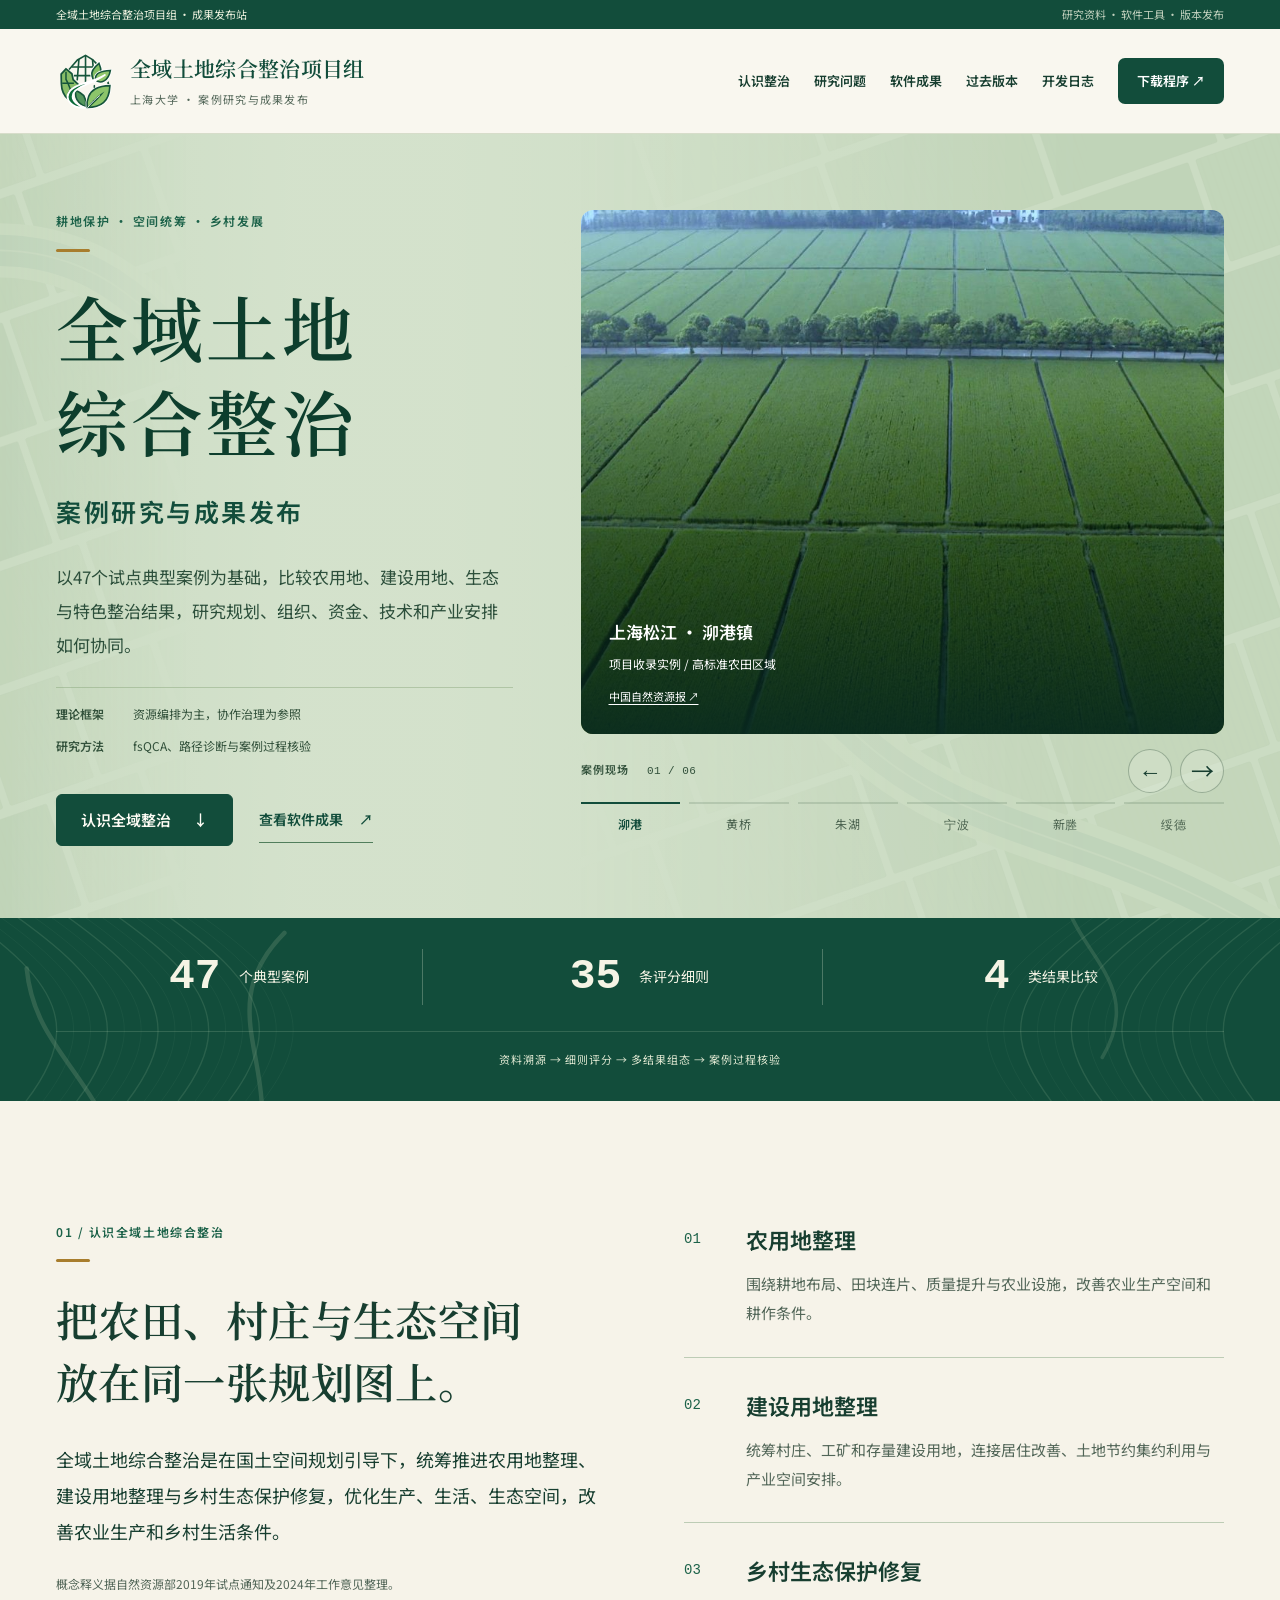
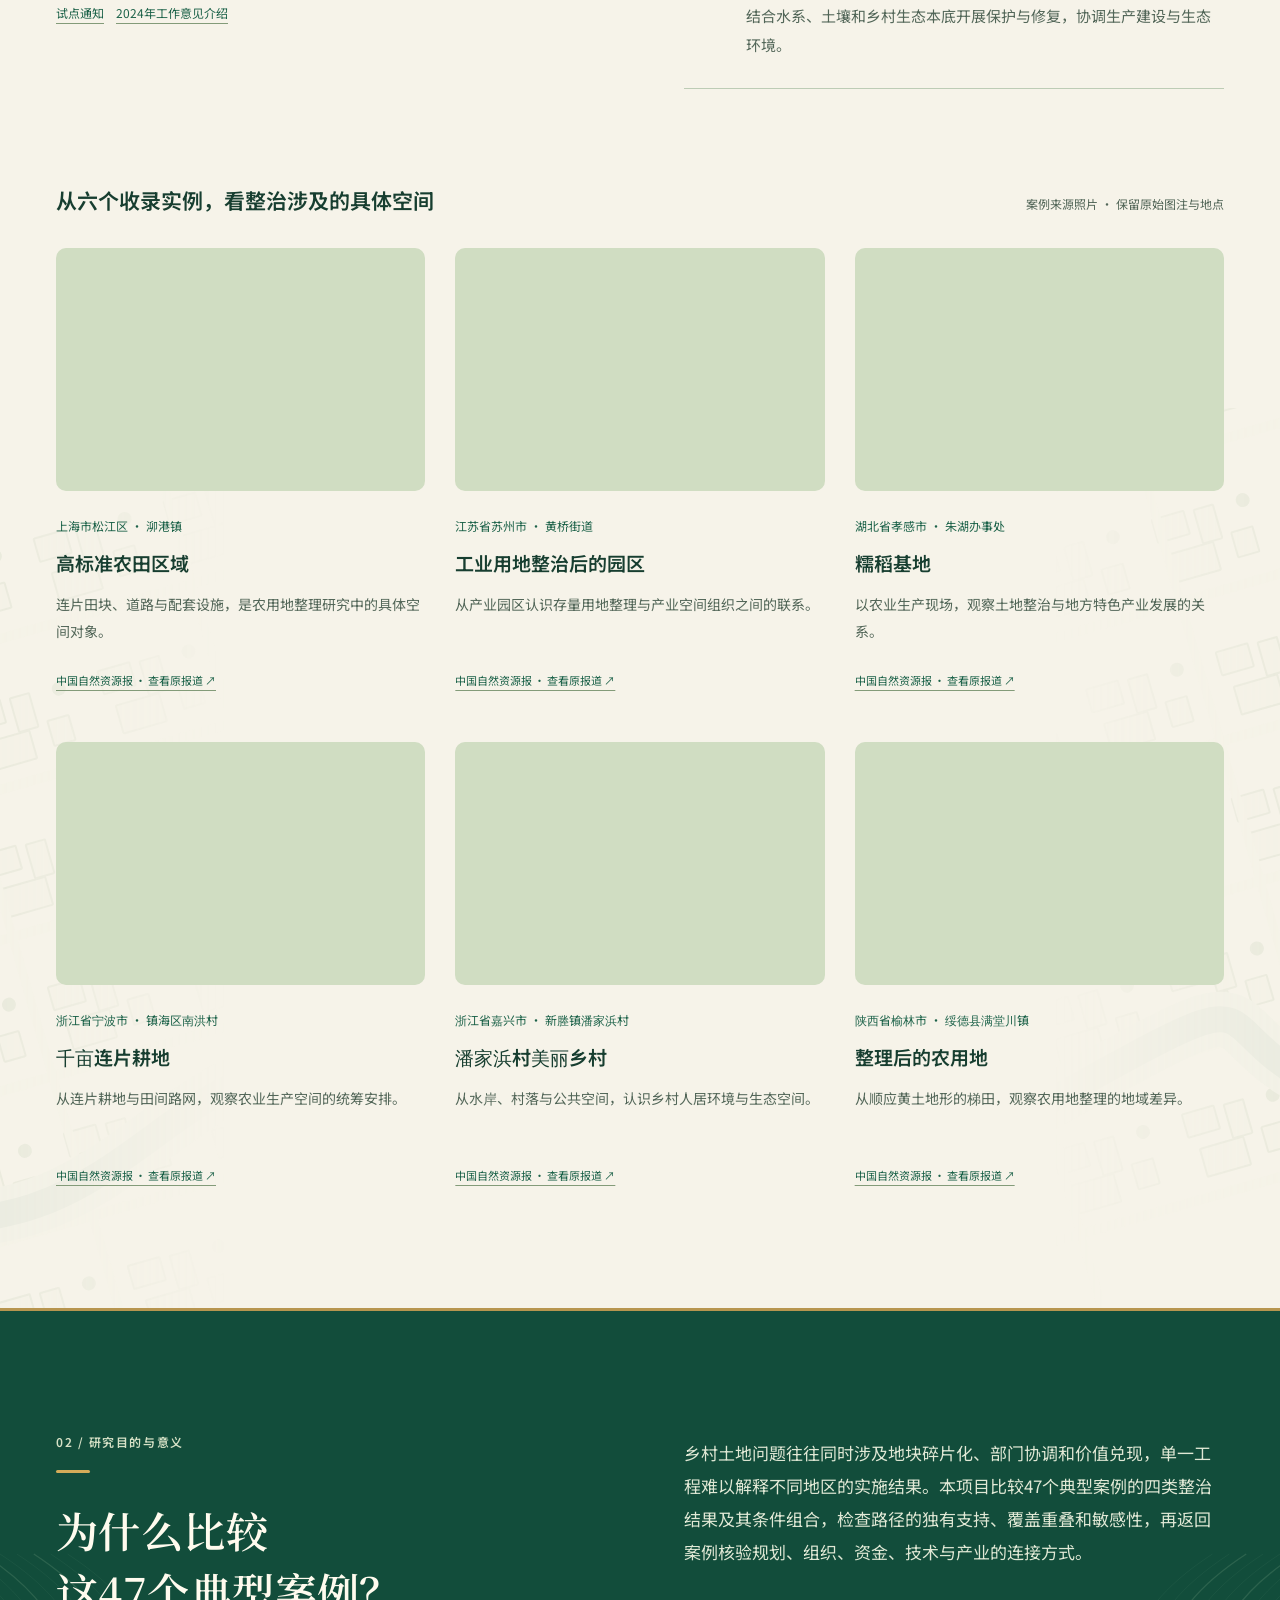
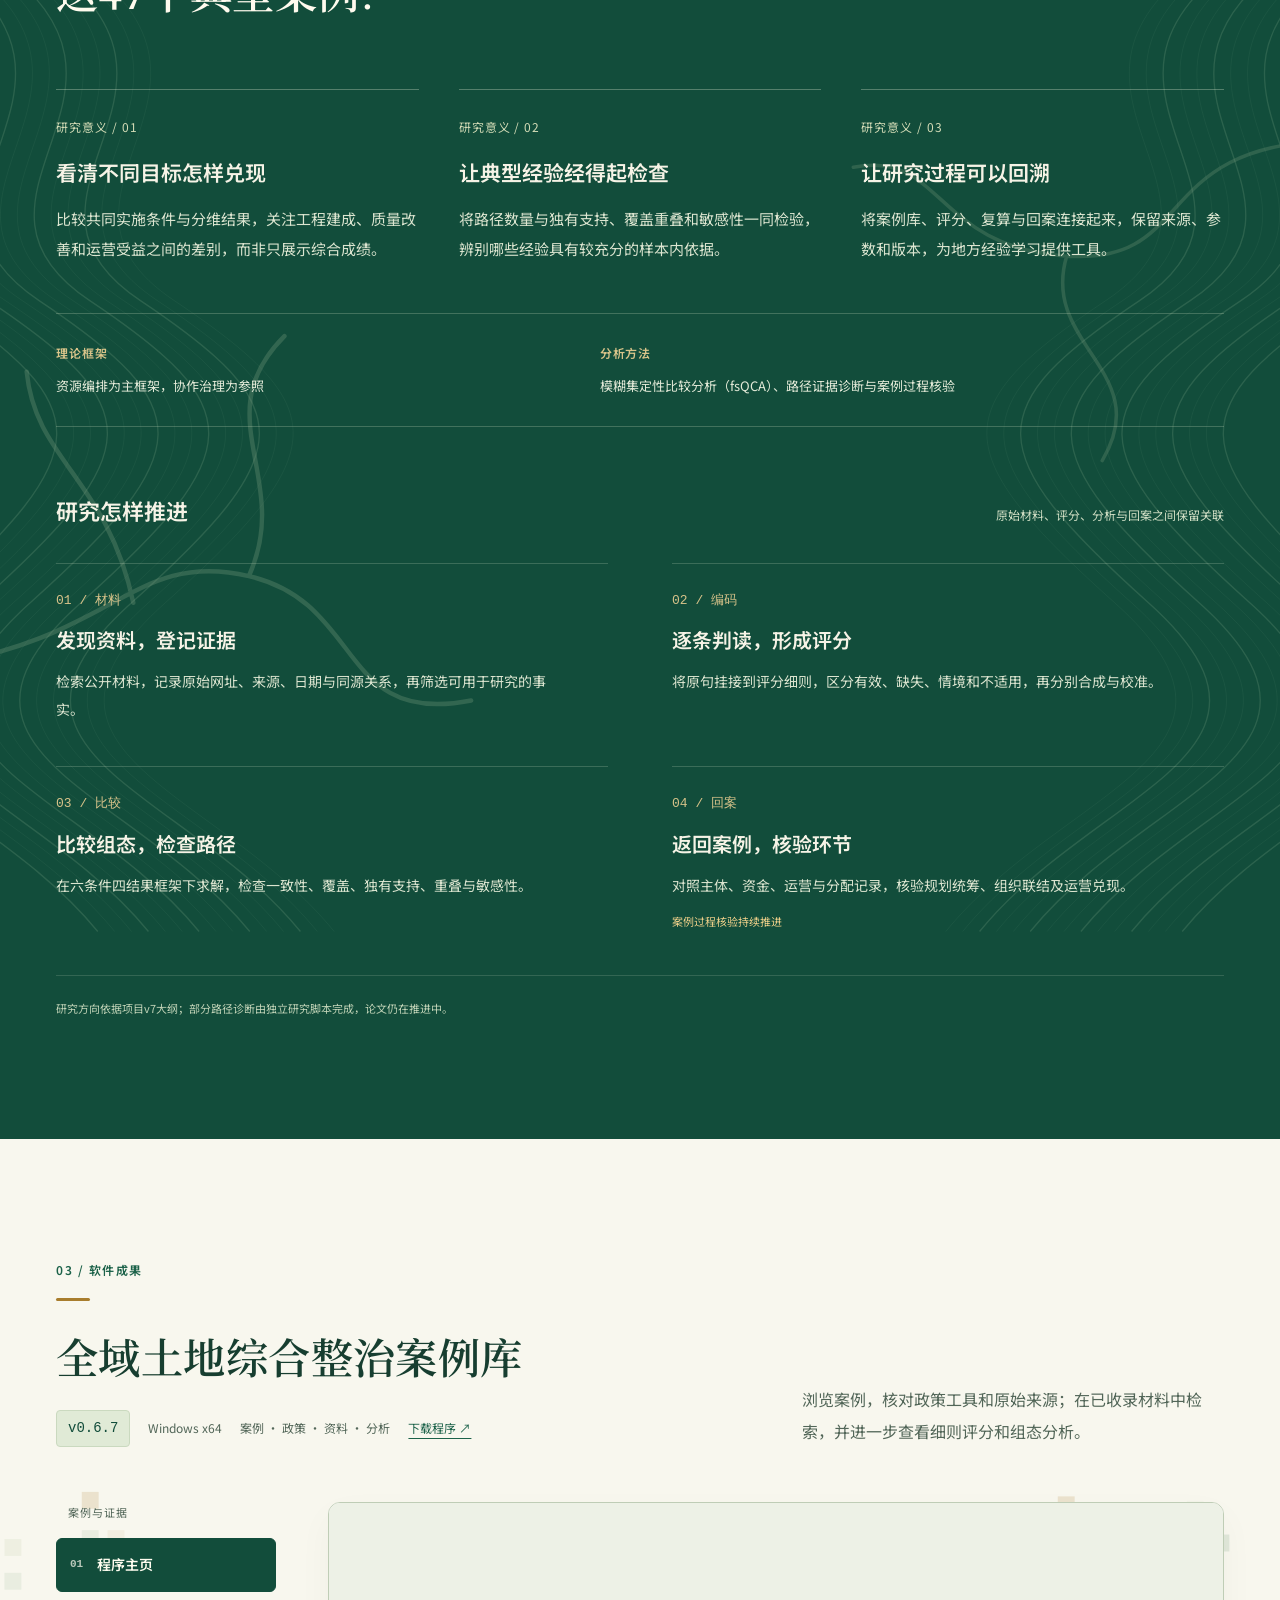
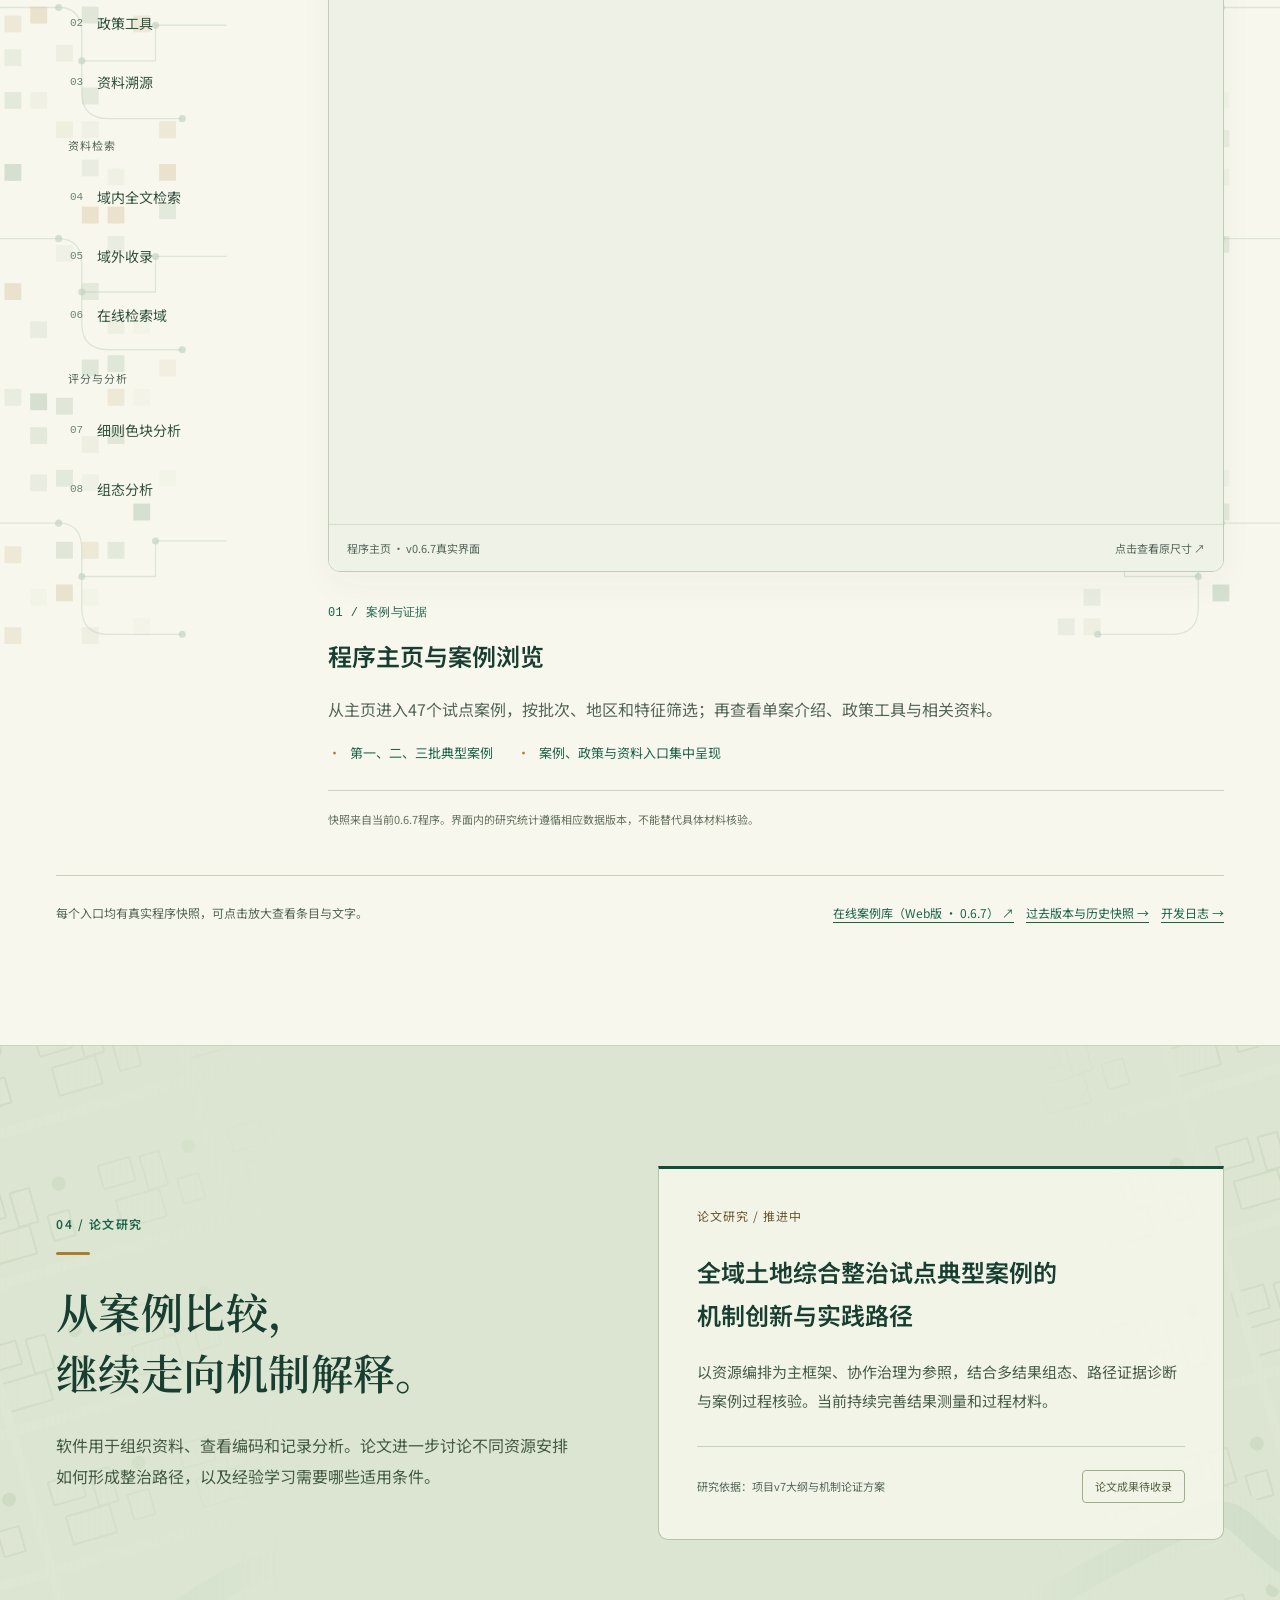
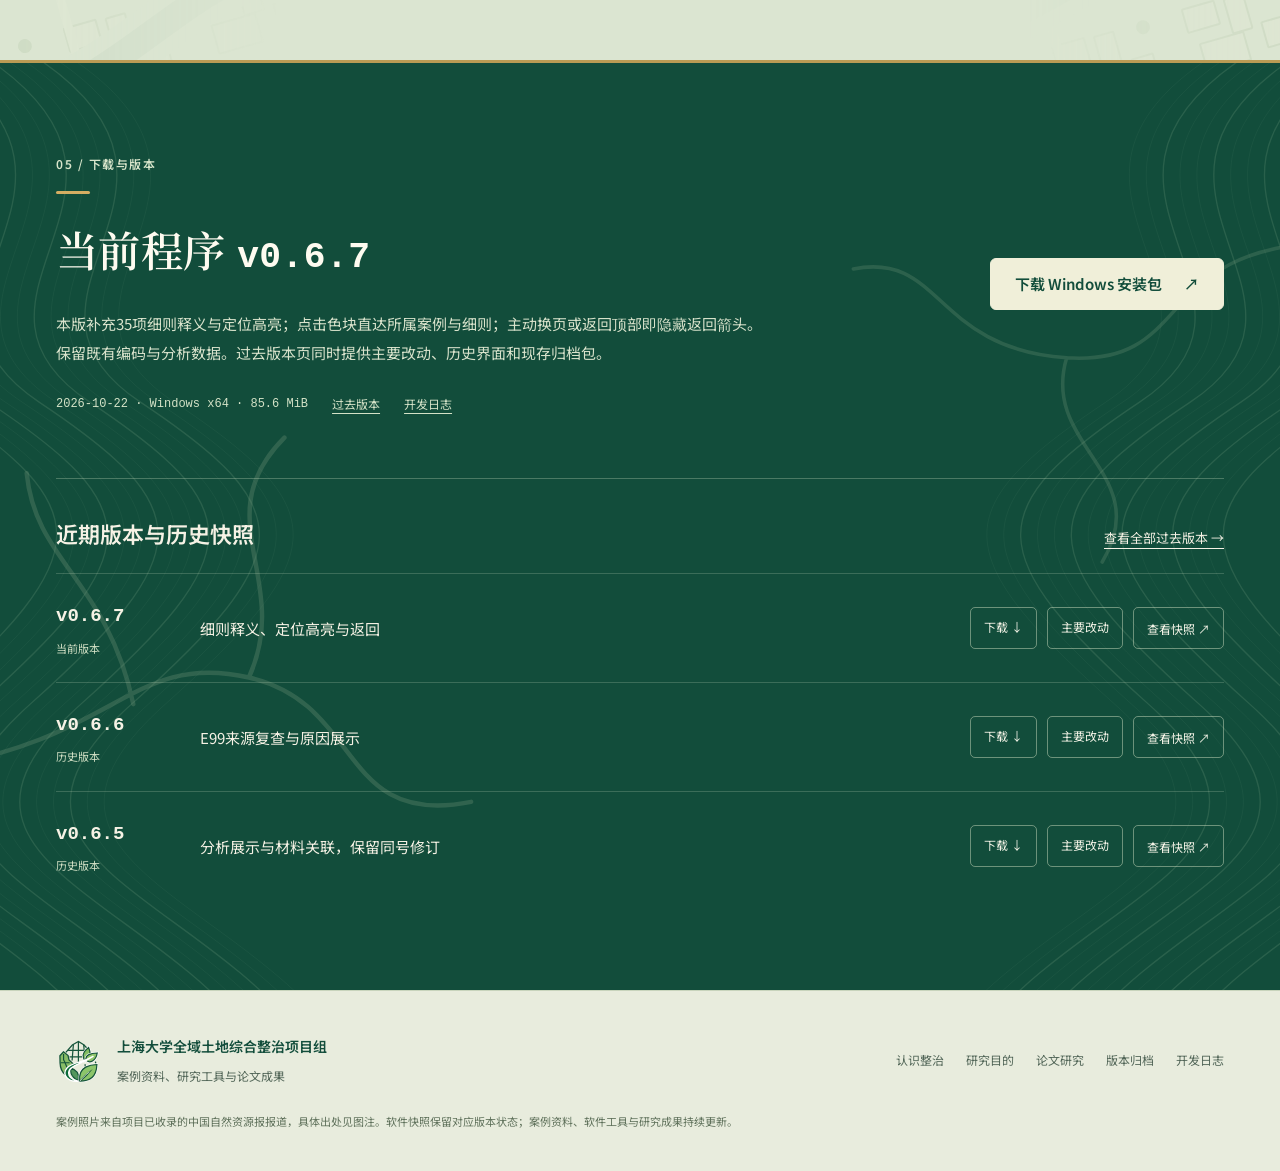
==== commit 74db2b67: "feat: 首页六案例轮播、协调配色与滚动浮入 发布站首页扩充为六个有出处的照片实例；首屏支持手动切换、同步背景配色、键盘导航与加载失败恢复。增加分组浮入并尊重减少动态效果。验证：454项静态检查、4" ====
--- a/index.html
+++ b/index.html
@@ -1,17 +1,26 @@
 <!doctype html>
-<html lang="zh-CN"><head><meta charset="utf-8"><meta name="viewport" content="width=device-width,initial-scale=1"><meta name="theme-color" content="#124d3b"><title>全域土地综合整治项目组 · 案例研究与成果发布</title><meta name="description" content="从农用地整理、建设用地整理与生态保护修复出发，比较47个典型案例，介绍研究目的，展示政策工具、资料溯源、案例库软件与历史版本。"><link rel="icon" href="project-mark-reference-v2.svg" type="image/svg+xml"><link rel="preload" href="assets/fonts/clc-serif-600.woff" as="font" type="font/woff" crossorigin><link rel="preload" href="assets/fonts/clc-sans-400.woff" as="font" type="font/woff" crossorigin><link rel="stylesheet" href="site.css?v=release-067-20261022"><script defer src="site.js?v=nav-fix-067-20261022"></script><link rel="canonical" href="https://shuwgc.github.io/clc-case-codex/"><meta property="og:type" content="website"><meta property="og:locale" content="zh_CN"><meta property="og:title" content="全域土地综合整治项目组 · 案例研究与成果发布"><meta property="og:description" content="从农用地整理、建设用地整理与生态保护修复出发，比较47个典型案例，介绍研究目的，展示政策工具、资料溯源、案例库软件与历史版本。"><meta property="og:url" content="https://shuwgc.github.io/clc-case-codex/"><meta property="og:image" content="https://shuwgc.github.io/clc-case-codex/case-maogang-farmland.jpg"><meta name="referrer" content="strict-origin-when-cross-origin"></head>
+<html lang="zh-CN"><head><meta charset="utf-8"><meta name="viewport" content="width=device-width,initial-scale=1"><meta name="theme-color" content="#124d3b"><title>全域土地综合整治项目组 · 案例研究与成果发布</title><meta name="description" content="从农用地整理、建设用地整理与生态保护修复出发，比较47个典型案例，介绍研究目的，展示政策工具、资料溯源、案例库软件与历史版本。"><link rel="icon" href="project-mark-reference-v2.svg" type="image/svg+xml"><link rel="preload" href="assets/fonts/clc-serif-600.woff" as="font" type="font/woff" crossorigin><link rel="preload" href="assets/fonts/clc-sans-400.woff" as="font" type="font/woff" crossorigin><link rel="stylesheet" href="site.css?v=release-067-20261022"><script defer src="site.js?v=nav-fix-067-20261022"></script><link rel="canonical" href="https://shuwgc.github.io/clc-case-codex/"><meta property="og:type" content="website"><meta property="og:locale" content="zh_CN"><meta property="og:title" content="全域土地综合整治项目组 · 案例研究与成果发布"><meta property="og:description" content="从农用地整理、建设用地整理与生态保护修复出发，比较47个典型案例，介绍研究目的，展示政策工具、资料溯源、案例库软件与历史版本。"><meta property="og:url" content="https://shuwgc.github.io/clc-case-codex/"><meta property="og:image" content="https://shuwgc.github.io/clc-case-codex/case-maogang-farmland.jpg"><meta name="referrer" content="strict-origin-when-cross-origin"><link rel="stylesheet" href="home-motion.css?v=20261022"><script defer src="home-motion.js?v=20261022"></script></head>
 <body data-page="home"><a class="skip-link" href="#main-content">跳至主要内容</a>
 <div class="preview-bar"><div class="wrap"><span>全域土地综合整治项目组 · 成果发布站</span><span>研究资料 · 软件工具 · 版本发布</span></div></div>
 <header class="site-header"><div class="wrap header-inner"><a class="brand" href="index.html" aria-label="项目组成果发布站首页"><img src="project-mark-reference-v2.svg" alt="全域土地综合整治绿白图标"><div><strong>全域土地综合整治项目组</strong><small>上海大学 · 案例研究与成果发布</small></div></a><button class="menu-toggle" type="button" aria-controls="site-nav" aria-expanded="false">导航 <span aria-hidden="true">☰</span></button><nav class="nav" id="site-nav" aria-label="主导航"><a href="#understanding">认识整治</a><a href="#research">研究问题</a><a href="#software">软件成果</a><a href="versions.html">过去版本</a><a href="log.html">开发日志</a><a class="nav-download" href="https://github.com/shuwgc/clc-case-codex/releases/download/v0.6.7/CLC-v067-heat-navigation-x64.exe">下载程序 ↗</a></nav></div></header>
 <main id="main-content" tabindex="-1">
-<section class="intro-hero" aria-label="全域土地综合整治案例研究"><div class="wrap hero-layout"><div class="hero-panel"><div class="eyebrow">耕地保护 · 空间统筹 · 乡村发展</div><h1><span>全域土地</span><span>综合整治</span></h1><p class="hero-subtitle">案例研究与成果发布</p><p class="hero-explainer">以47个试点典型案例为基础，比较农用地、建设用地、生态与特色整治结果，研究规划、组织、资金、技术和产业安排如何协同。</p><dl class="hero-methods"><div><dt>理论框架</dt><dd>资源编排为主，协作治理为参照</dd></div><div><dt>研究方法</dt><dd>fsQCA、路径诊断与案例过程核验</dd></div></dl><div class="hero-actions"><a class="button" href="#understanding">认识全域整治 <span aria-hidden="true">↓</span></a><a class="hero-quiet-link" href="#software">查看软件成果 <span aria-hidden="true">↗</span></a></div></div><figure class="hero-photo"><img src="case-maogang-farmland.jpg" alt="上海松江泖港镇高标准农田区域，田块与道路呈集中连片布局" fetchpriority="high"><figcaption><div><strong>上海松江 · 泖港镇</strong><span>项目收录实例 / 高标准农田区域</span></div><a href="https://www.iziran.net/news.html?aid=5341581" target="_blank" rel="noopener noreferrer">中国自然资源报 ↗</a></figcaption></figure></div></section>
+<section class="intro-hero" data-scene="maogang" aria-label="全域土地综合整治案例研究"><div class="wrap hero-layout"><div class="hero-panel"><div class="eyebrow">耕地保护 · 空间统筹 · 乡村发展</div><h1><span>全域土地</span><span>综合整治</span></h1><p class="hero-subtitle">案例研究与成果发布</p><p class="hero-explainer">以47个试点典型案例为基础，比较农用地、建设用地、生态与特色整治结果，研究规划、组织、资金、技术和产业安排如何协同。</p><dl class="hero-methods"><div><dt>理论框架</dt><dd>资源编排为主，协作治理为参照</dd></div><div><dt>研究方法</dt><dd>fsQCA、路径诊断与案例过程核验</dd></div></dl><div class="hero-actions"><a class="button" href="#understanding">认识全域整治 <span aria-hidden="true">↓</span></a><a class="hero-quiet-link" href="#software">查看软件成果 <span aria-hidden="true">↗</span></a></div></div><div class="hero-gallery" role="region" aria-roledescription="轮播图" aria-label="收录案例照片"><figure class="hero-photo"><img id="hero-image" width="1600" height="700" decoding="async" src="case-maogang-farmland.jpg" alt="上海松江泖港镇高标准农田区域，田块与道路呈集中连片布局" fetchpriority="high"><img class="hero-image-incoming" alt="" aria-hidden="true" hidden><figcaption><div><strong id="hero-place">上海松江 · 泖港镇</strong><span id="hero-caption">项目收录实例 / 高标准农田区域</span></div><a id="hero-source" href="https://www.iziran.net/news.html?aid=5341581" target="_blank" rel="noopener noreferrer">中国自然资源报 ↗</a></figcaption></figure>
+<div class="hero-gallery-controls" hidden>
+  <div class="hero-gallery-toolbar"><span class="hero-gallery-label">案例现场 <span id="hero-count" aria-hidden="true">01 / 06</span></span><div class="hero-arrows"><button type="button" data-hero-step="-1" aria-label="上一张案例照片" aria-controls="hero-image"><span aria-hidden="true">←</span></button><button type="button" data-hero-step="1" aria-label="下一张案例照片" aria-controls="hero-image"><span aria-hidden="true">→</span></button></div></div>
+  <div class="hero-picks" role="group" aria-label="选择展示案例">
+    <button type="button" data-hero-pick="0" aria-pressed="true" aria-label="展示泖港镇高标准农田">泖港</button><button type="button" data-hero-pick="1" aria-pressed="false" aria-label="展示黄桥街道产业园">黄桥</button><button type="button" data-hero-pick="2" aria-pressed="false" aria-label="展示朱湖糯稻基地">朱湖</button><button type="button" data-hero-pick="3" aria-pressed="false" aria-label="展示宁波南洪村连片耕地">宁波</button><button type="button" data-hero-pick="4" aria-pressed="false" aria-label="展示新塍潘家浜村">新塍</button><button type="button" data-hero-pick="5" aria-pressed="false" aria-label="展示绥德满堂川梯田">绥德</button>
+  </div><p class="hero-status visually-hidden" role="status" aria-live="polite" aria-atomic="true"></p>
+</div></div></div></section>
 <div class="project-line"><div class="wrap"><span><strong>47</strong>个典型案例</span><span><strong>35</strong>条评分细则</span><span><strong>4</strong>类结果比较</span><span class="line-caption">资料溯源 → 细则评分 → 多结果组态 → 案例过程核验</span></div></div>
 
 <section class="stage definition anchor-section" id="understanding"><div class="wrap"><div class="definition-grid"><div><div class="eyebrow">01 / 认识全域土地综合整治</div><h2>把农田、村庄与生态空间<br>放在同一张规划图上。</h2><p class="definition-copy">全域土地综合整治是在国土空间规划引导下，统筹推进农用地整理、建设用地整理与乡村生态保护修复，优化生产、生活、生态空间，改善农业生产和乡村生活条件。</p><p class="definition-source">概念释义据自然资源部2019年试点通知及2024年工作意见整理。<br><a class="source-link" href="https://gtj.yantai.gov.cn/art/2020/2/6/art_107946_2914812.html" target="_blank" rel="noopener noreferrer">试点通知</a>　<a class="source-link" href="https://app.www.gov.cn/govdata/gov/202408/17/518354/article.html" target="_blank" rel="noopener noreferrer">2024年工作意见介绍</a></p></div><ol class="task-list"><li><span class="task-num">01</span><div><h3>农用地整理</h3><p>围绕耕地布局、田块连片、质量提升与农业设施，改善农业生产空间和耕作条件。</p></div></li><li><span class="task-num">02</span><div><h3>建设用地整理</h3><p>统筹村庄、工矿和存量建设用地，连接居住改善、土地节约集约利用与产业空间安排。</p></div></li><li><span class="task-num">03</span><div><h3>乡村生态保护修复</h3><p>结合水系、土壤和乡村生态本底开展保护与修复，协调生产建设与生态环境。</p></div></li></ol></div>
-<div class="case-essay"><div class="case-essay-head"><h3>从三个收录实例，看整治涉及的具体空间</h3><span>案例来源照片 · 保留原始图注与地点</span></div><div class="case-grid">
-<figure class="case-figure"><button class="photo-button" type="button" data-photo="case-maogang-farmland.jpg" data-title="上海松江泖港镇 · 高标准农田区域" data-caption="原文图注为“高标准农田区域”。来源：中国自然资源报，项目已收录的案例照片。" aria-label="放大泖港镇高标准农田照片"><img src="case-maogang-farmland.jpg" alt="泖港镇高标准农田区域" loading="lazy"></button><figcaption><div class="case-place">上海市松江区 · 泖港镇</div><h4>高标准农田区域</h4><p class="case-desc">连片田块、道路与配套设施，是农用地整理研究中的具体空间对象。</p><a class="source-link" href="https://www.iziran.net/news.html?aid=5341581" target="_blank" rel="noopener noreferrer">中国自然资源报 · 查看原报道 ↗</a></figcaption></figure>
-<figure class="case-figure"><button class="photo-button" type="button" data-photo="case-huangqiao-industry.jpg" data-title="江苏苏州黄桥街道 · 工业用地整治后园区" data-caption="原报道图组中的整治后图片。单幅展示，不构造前后对比。来源：中国自然资源报。" aria-label="放大黄桥街道产业园照片"><img src="case-huangqiao-industry.jpg" alt="黄桥街道工业用地整治后的苏州智能制造服务产业园" loading="lazy"></button><figcaption><div class="case-place">江苏省苏州市 · 黄桥街道</div><h4>工业用地整治后的园区</h4><p class="case-desc">从产业园区认识存量用地整理与产业空间组织之间的联系。</p><a class="source-link" href="https://www.iziran.net/news.html?aid=5341648" target="_blank" rel="noopener noreferrer">中国自然资源报 · 查看原报道 ↗</a></figcaption></figure>
-<figure class="case-figure"><button class="photo-button" type="button" data-photo="case-zhuhu-rice.jpg" data-title="湖北孝感朱湖 · 糯稻基地" data-caption="原文图注为“糯稻基地”。来源：中国自然资源报，项目已收录的案例照片。" aria-label="放大朱湖糯稻基地照片"><img src="case-zhuhu-rice.jpg" alt="朱湖糯稻基地，收割机正在稻田作业" loading="lazy"></button><figcaption><div class="case-place">湖北省孝感市 · 朱湖办事处</div><h4>糯稻基地</h4><p class="case-desc">以农业生产现场，观察土地整治与地方特色产业发展的关系。</p><a class="source-link" href="https://www.iziran.net/news.html?aid=5341710" target="_blank" rel="noopener noreferrer">中国自然资源报 · 查看原报道 ↗</a></figcaption></figure>
+<div class="case-essay"><div class="case-essay-head"><h3>从六个收录实例，看整治涉及的具体空间</h3><span>案例来源照片 · 保留原始图注与地点</span></div><div class="case-grid">
+<figure class="case-figure"><button class="photo-button" type="button" data-photo="case-maogang-farmland.jpg" data-scene="maogang" data-place="上海松江 · 泖港镇" data-hero-caption="高标准农田区域" data-position="46% center" data-title="上海松江泖港镇 · 高标准农田区域" data-caption="原文图注为“高标准农田区域”。来源：中国自然资源报，项目已收录的案例照片。" aria-label="放大泖港镇高标准农田照片"><img width="1600" height="700" src="case-maogang-farmland.jpg" alt="泖港镇高标准农田区域" loading="lazy"></button><figcaption><div class="case-place">上海市松江区 · 泖港镇</div><h4>高标准农田区域</h4><p class="case-desc">连片田块、道路与配套设施，是农用地整理研究中的具体空间对象。</p><a class="source-link" href="https://www.iziran.net/news.html?aid=5341581" target="_blank" rel="noopener noreferrer">中国自然资源报 · 查看原报道 ↗</a></figcaption></figure>
+<figure class="case-figure"><button class="photo-button" type="button" data-photo="case-huangqiao-industry.jpg" data-scene="huangqiao" data-place="江苏苏州 · 黄桥街道" data-hero-caption="工业用地整治后的园区" data-position="50% center" data-title="江苏苏州黄桥街道 · 工业用地整治后园区" data-caption="原报道图组中的整治后图片。单幅展示，不构造前后对比。来源：中国自然资源报。" aria-label="放大黄桥街道产业园照片"><img width="1600" height="700" src="case-huangqiao-industry.jpg" alt="黄桥街道工业用地整治后的苏州智能制造服务产业园" loading="lazy"></button><figcaption><div class="case-place">江苏省苏州市 · 黄桥街道</div><h4>工业用地整治后的园区</h4><p class="case-desc">从产业园区认识存量用地整理与产业空间组织之间的联系。</p><a class="source-link" href="https://www.iziran.net/news.html?aid=5341648" target="_blank" rel="noopener noreferrer">中国自然资源报 · 查看原报道 ↗</a></figcaption></figure>
+<figure class="case-figure"><button class="photo-button" type="button" data-photo="case-zhuhu-rice.jpg" data-scene="zhuhu" data-place="湖北孝感 · 朱湖" data-hero-caption="糯稻基地" data-position="50% center" data-title="湖北孝感朱湖 · 糯稻基地" data-caption="原文图注为“糯稻基地”。来源：中国自然资源报，项目已收录的案例照片。" aria-label="放大朱湖糯稻基地照片"><img width="1600" height="700" src="case-zhuhu-rice.jpg" alt="朱湖糯稻基地，收割机正在稻田作业" loading="lazy"></button><figcaption><div class="case-place">湖北省孝感市 · 朱湖办事处</div><h4>糯稻基地</h4><p class="case-desc">以农业生产现场，观察土地整治与地方特色产业发展的关系。</p><a class="source-link" href="https://www.iziran.net/news.html?aid=5341710" target="_blank" rel="noopener noreferrer">中国自然资源报 · 查看原报道 ↗</a></figcaption></figure>
+<figure class="case-figure"><button class="photo-button" type="button" data-photo="case-ningbo-fields.jpg" data-scene="ningbo" data-place="浙江宁波 · 南洪村" data-hero-caption="千亩连片耕地" data-position="50% center" data-title="浙江宁波 · 南洪村 · 千亩连片耕地" data-caption="原文图注：宁波市镇海区南洪村千亩连片耕地。浙江省自然资源厅供图。 来源：中国自然资源报。" aria-label="放大浙江宁波 · 南洪村千亩连片耕地照片"><img width="1600" height="700" src="case-ningbo-fields.jpg" alt="宁波南洪村集中连片的耕地，金色花田与道路、水系相邻" loading="lazy" decoding="async"></button><figcaption><div class="case-place">浙江省宁波市 · 镇海区南洪村</div><h4>千亩连片耕地</h4><p class="case-desc">从连片耕地与田间路网，观察农业生产空间的统筹安排。</p><a class="source-link" href="https://www.iziran.net/news.html?aid=5327414" target="_blank" rel="noopener noreferrer">中国自然资源报 · 查看原报道 ↗</a></figcaption></figure>
+<figure class="case-figure"><button class="photo-button" type="button" data-photo="case-xincheng-village.jpg" data-scene="xincheng" data-place="浙江嘉兴 · 新塍镇" data-hero-caption="潘家浜村美丽乡村" data-position="50% center" data-title="浙江嘉兴 · 新塍镇 · 潘家浜村美丽乡村" data-caption="原文图注：潘家浜村美丽乡村。 来源：中国自然资源报。" aria-label="放大浙江嘉兴 · 新塍镇潘家浜村美丽乡村照片"><img width="1600" height="700" src="case-xincheng-village.jpg" alt="新塍镇潘家浜村水岸、民居与绿地，河面映出村庄和夕照" loading="lazy" decoding="async"></button><figcaption><div class="case-place">浙江省嘉兴市 · 新塍镇潘家浜村</div><h4>潘家浜村美丽乡村</h4><p class="case-desc">从水岸、村落与公共空间，认识乡村人居环境与生态空间。</p><a class="source-link" href="https://www.iziran.net/news.html?aid=5330305" target="_blank" rel="noopener noreferrer">中国自然资源报 · 查看原报道 ↗</a></figcaption></figure>
+<figure class="case-figure"><button class="photo-button" type="button" data-photo="case-suide-terraces.jpg" data-scene="suide" data-place="陕西绥德 · 满堂川镇" data-hero-caption="整理后的农用地" data-position="50% center" data-title="陕西绥德 · 满堂川镇 · 整理后的农用地" data-caption="原文图注：整理后的农用地。 来源：中国自然资源报。" aria-label="放大陕西绥德 · 满堂川镇整理后的农用地照片"><img width="1600" height="700" src="case-suide-terraces.jpg" alt="绥德满堂川镇黄土丘陵间整理后的梯田，田坎沿地形层层展开" loading="lazy" decoding="async"></button><figcaption><div class="case-place">陕西省榆林市 · 绥德县满堂川镇</div><h4>整理后的农用地</h4><p class="case-desc">从顺应黄土地形的梯田，观察农用地整理的地域差异。</p><a class="source-link" href="https://www.iziran.net/news.html?aid=5345879" target="_blank" rel="noopener noreferrer">中国自然资源报 · 查看原报道 ↗</a></figcaption></figure>
 </div></div></div></section>
 
 <section class="stage research-stage anchor-section" id="research"><div class="wrap"><div class="research-lead"><div><div class="eyebrow">02 / 研究目的与意义</div><h2>为什么比较<br>这47个典型案例？</h2></div><p class="research-purpose">乡村土地问题往往同时涉及地块碎片化、部门协调和价值兑现，单一工程难以解释不同地区的实施结果。本项目比较47个典型案例的四类整治结果及其条件组合，检查路径的独有支持、覆盖重叠和敏感性，再返回案例核验规划、组织、资金、技术与产业的连接方式。</p></div><ol class="research-questions"><li><div class="rq-label">研究意义 / 01</div><h3>看清不同目标怎样兑现</h3><p>比较共同实施条件与分维结果，关注工程建成、质量改善和运营受益之间的差别，而非只展示综合成绩。</p></li><li><div class="rq-label">研究意义 / 02</div><h3>让典型经验经得起检查</h3><p>将路径数量与独有支持、覆盖重叠和敏感性一同检验，辨别哪些经验具有较充分的样本内依据。</p></li><li><div class="rq-label">研究意义 / 03</div><h3>让研究过程可以回溯</h3><p>将案例库、评分、复算与回案连接起来，保留来源、参数和版本，为地方经验学习提供工具。</p></li></ol><div class="framework-strip"><span><b>理论框架</b>资源编排为主框架，协作治理为参照</span><span><b>分析方法</b>模糊集定性比较分析（fsQCA）、路径证据诊断与案例过程核验</span></div><div class="research-path"><div class="path-heading"><h3>研究怎样推进</h3><span>原始材料、评分、分析与回案之间保留关联</span></div><ol class="path-steps"><li class="path-step"><span class="step-num">01 / 材料</span><h4>发现资料，登记证据</h4><p>检索公开材料，记录原始网址、来源、日期与同源关系，再筛选可用于研究的事实。</p></li><li class="path-step"><span class="step-num">02 / 编码</span><h4>逐条判读，形成评分</h4><p>将原句挂接到评分细则，区分有效、缺失、情境和不适用，再分别合成与校准。</p></li><li class="path-step"><span class="step-num">03 / 比较</span><h4>比较组态，检查路径</h4><p>在六条件四结果框架下求解，检查一致性、覆盖、独有支持、重叠与敏感性。</p></li><li class="path-step"><span class="step-num">04 / 回案</span><h4>返回案例，核验环节</h4><p>对照主体、资金、运营与分配记录，核验规划统筹、组织联结及运营兑现。</p><span class="ongoing">案例过程核验持续推进</span></li></ol><p class="research-footnote">研究方向依据项目v7大纲；部分路径诊断由独立研究脚本完成，论文仍在推进中。</p></div></div></section>
--- a/home-motion.css
+++ b/home-motion.css
@@ -0,0 +1,43 @@
+/* Home: quiet motion and six documented landscapes; shared site styles stay intact. */
+.intro-hero{--scene-bg:#cbdcc3;--scene-wash:#dce6d3;background:var(--scene-bg);transition:background-color 650ms ease}
+.intro-hero[data-scene=huangqiao]{--scene-bg:#dce5e2;--scene-wash:#edf0e8}
+.intro-hero[data-scene=zhuhu]{--scene-bg:#eee2c1;--scene-wash:#f3ead5}
+.intro-hero[data-scene=ningbo]{--scene-bg:#e4e6c9;--scene-wash:#eef0da}
+.intro-hero[data-scene=xincheng]{--scene-bg:#e9e2d1;--scene-wash:#f3ecdc}
+.intro-hero[data-scene=suide]{--scene-bg:#e8d4be;--scene-wash:#f1e4d4}
+.intro-hero::before{opacity:.12;mix-blend-mode:multiply;mask-image:linear-gradient(90deg,#000,transparent 15%,transparent 44%,#000 85%)}
+.intro-hero::after{background:linear-gradient(90deg,transparent,#fffdf62b 23%,#fffdf62b 35%,transparent 80%);opacity:1}
+.hero-panel,.hero-photo{animation:none}
+.hero-gallery{min-width:0;align-self:stretch;display:grid;grid-template-rows:minmax(0,1fr) auto;gap:15px}
+.hero-gallery .hero-photo{min-height:480px;align-self:auto;background:var(--scene-wash)}
+.hero-photo .hero-image-incoming{z-index:0;opacity:0;pointer-events:none}
+.hero-gallery .hero-photo::after{inset:36% 0 0;background:linear-gradient(transparent,#092b20ed)}
+.hero-gallery .hero-photo figcaption{align-items:start;flex-direction:column;gap:9px;bottom:25px}
+.hero-gallery .hero-photo figcaption a{max-width:none;text-align:left;font-size:11px;min-height:24px;display:inline-flex;align-items:center}
+.hero-gallery-toolbar{display:flex;align-items:center;justify-content:space-between;gap:20px}
+.hero-gallery-label{font-size:11px;font-weight:600;letter-spacing:.1em;color:#32513b}
+#hero-count{margin-left:15px;font-family:var(--mono);font-weight:400;font-size:11px;letter-spacing:.04em;font-variant-numeric:tabular-nums}
+.hero-arrows{display:flex;gap:8px}
+.hero-arrows button{width:44px;height:44px;display:grid;place-items:center;padding:0;border:1px solid #45624d66;background:#fffdf62b;border-radius:50%;transition:background-color 180ms,border-color 180ms}
+.hero-arrows button span{font-size:23px;line-height:1}
+.hero-arrows button:hover{background:#fffdf67d;border-color:#32513b}
+.hero-arrows button:active{background:#fffdf6b0}
+.hero-picks{display:grid;grid-template-columns:repeat(6,minmax(0,1fr));margin-top:9px;gap:9px}
+.hero-picks button{position:relative;min-height:44px;padding:7px 0 9px;background:transparent;border:0;border-top:2px solid #48654a30;font-size:12px;letter-spacing:.07em;color:#48604d;transition:border-color 180ms,color 180ms}
+.hero-picks button:hover{border-color:#48654a99;color:#124d3b}
+.hero-picks button[aria-pressed=true]{border-color:#124d3b;color:#124d3b;font-weight:600}
+.hero-status.has-error{position:static;width:auto;height:auto;clip-path:none;overflow:visible;white-space:normal;font-size:12px;color:#753c24;margin-top:10px}
+.visually-hidden{position:absolute!important;width:1px;height:1px;padding:0;margin:-1px;overflow:hidden;clip-path:inset(50%);white-space:nowrap;border:0}
+.hero-status.has-error{position:static!important}
+.case-grid{row-gap:48px}
+.photo-button img{height:auto}
+.reveal-pending{opacity:0;transform:translateY(20px)}
+.reveal-ready{transition:opacity 620ms cubic-bezier(.2,.65,.25,1),transform 620ms cubic-bezier(.2,.65,.25,1);transition-delay:var(--reveal-delay,0ms)}
+.reveal-ready.is-visible,.reveal-ready:focus-within{opacity:1;transform:none}
+@media(min-width:1181px){.hero-layout{padding-block:76px 72px}.hero-gallery .hero-photo{min-height:465px}}
+@media(min-width:601px) and (max-width:860px){.hero-gallery .hero-photo{min-height:430px}.hero-gallery{gap:12px}.hero-gallery .hero-photo figcaption{left:21px;right:21px;bottom:20px}.hero-picks{gap:5px}.hero-picks button{font-size:11px}}
+@media(min-width:601px) and (max-width:760px){.case-grid{grid-template-columns:repeat(2,minmax(0,1fr));column-gap:22px}}
+@media(max-width:600px){.hero-gallery{width:100%;gap:12px}.hero-gallery .hero-photo{min-height:310px}.hero-gallery .hero-photo figcaption{left:20px;right:20px;bottom:20px}.hero-gallery .hero-photo figcaption a{font-size:11px}.hero-picks{gap:7px;margin-top:8px}.hero-picks button{font-size:12px}.case-grid{row-gap:35px}.intro-hero::after{background:linear-gradient(90deg,transparent,#fffdf62b 50%,transparent);opacity:1}.hero-gallery-label{font-size:11px}}
+@media(max-width:360px){.hero-gallery .hero-photo{min-height:275px}.hero-picks{gap:5px}.hero-picks button{font-size:11px}}
+@media(prefers-reduced-motion:reduce){.intro-hero,.reveal-ready{transition:none!important}.reveal-pending{opacity:1!important;transform:none!important}}
+@media print{.hero-gallery-controls{display:none!important}.reveal-pending{opacity:1!important;transform:none!important}.hero-gallery .hero-photo{min-height:350px}}
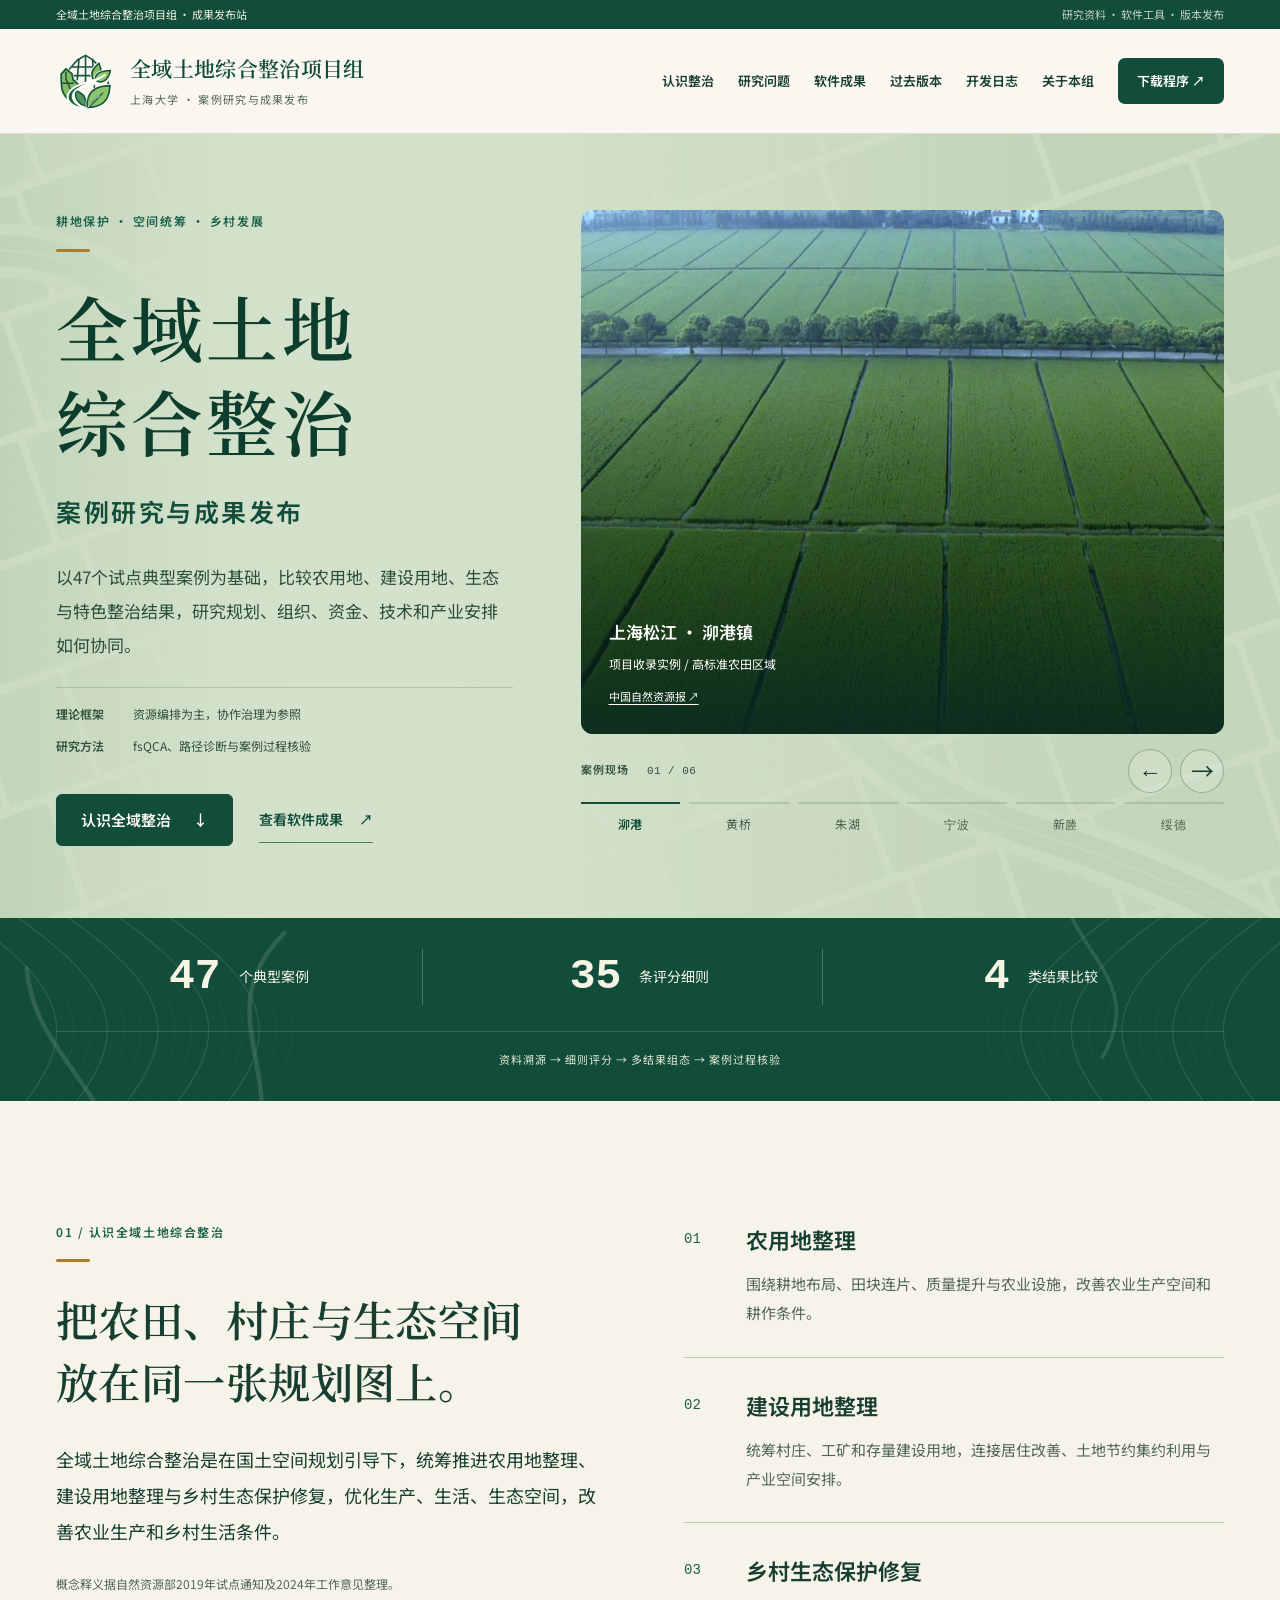
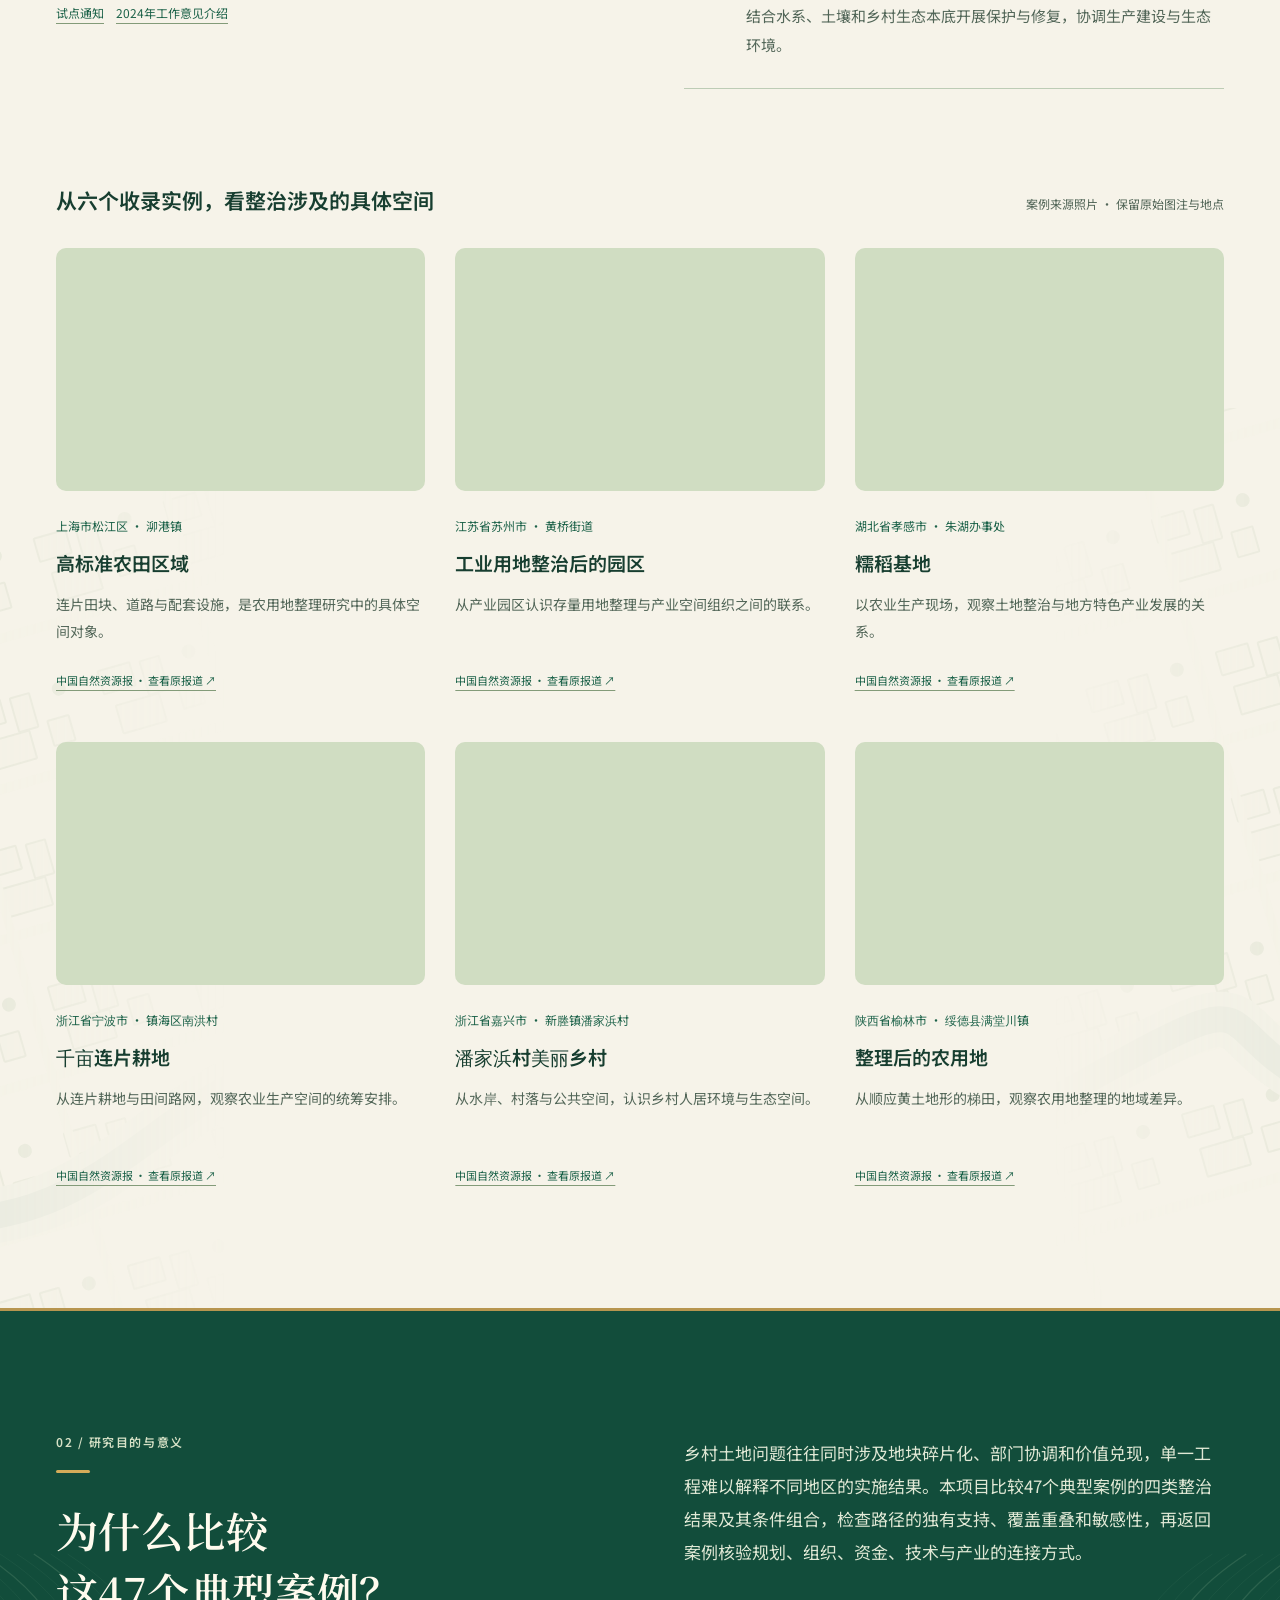
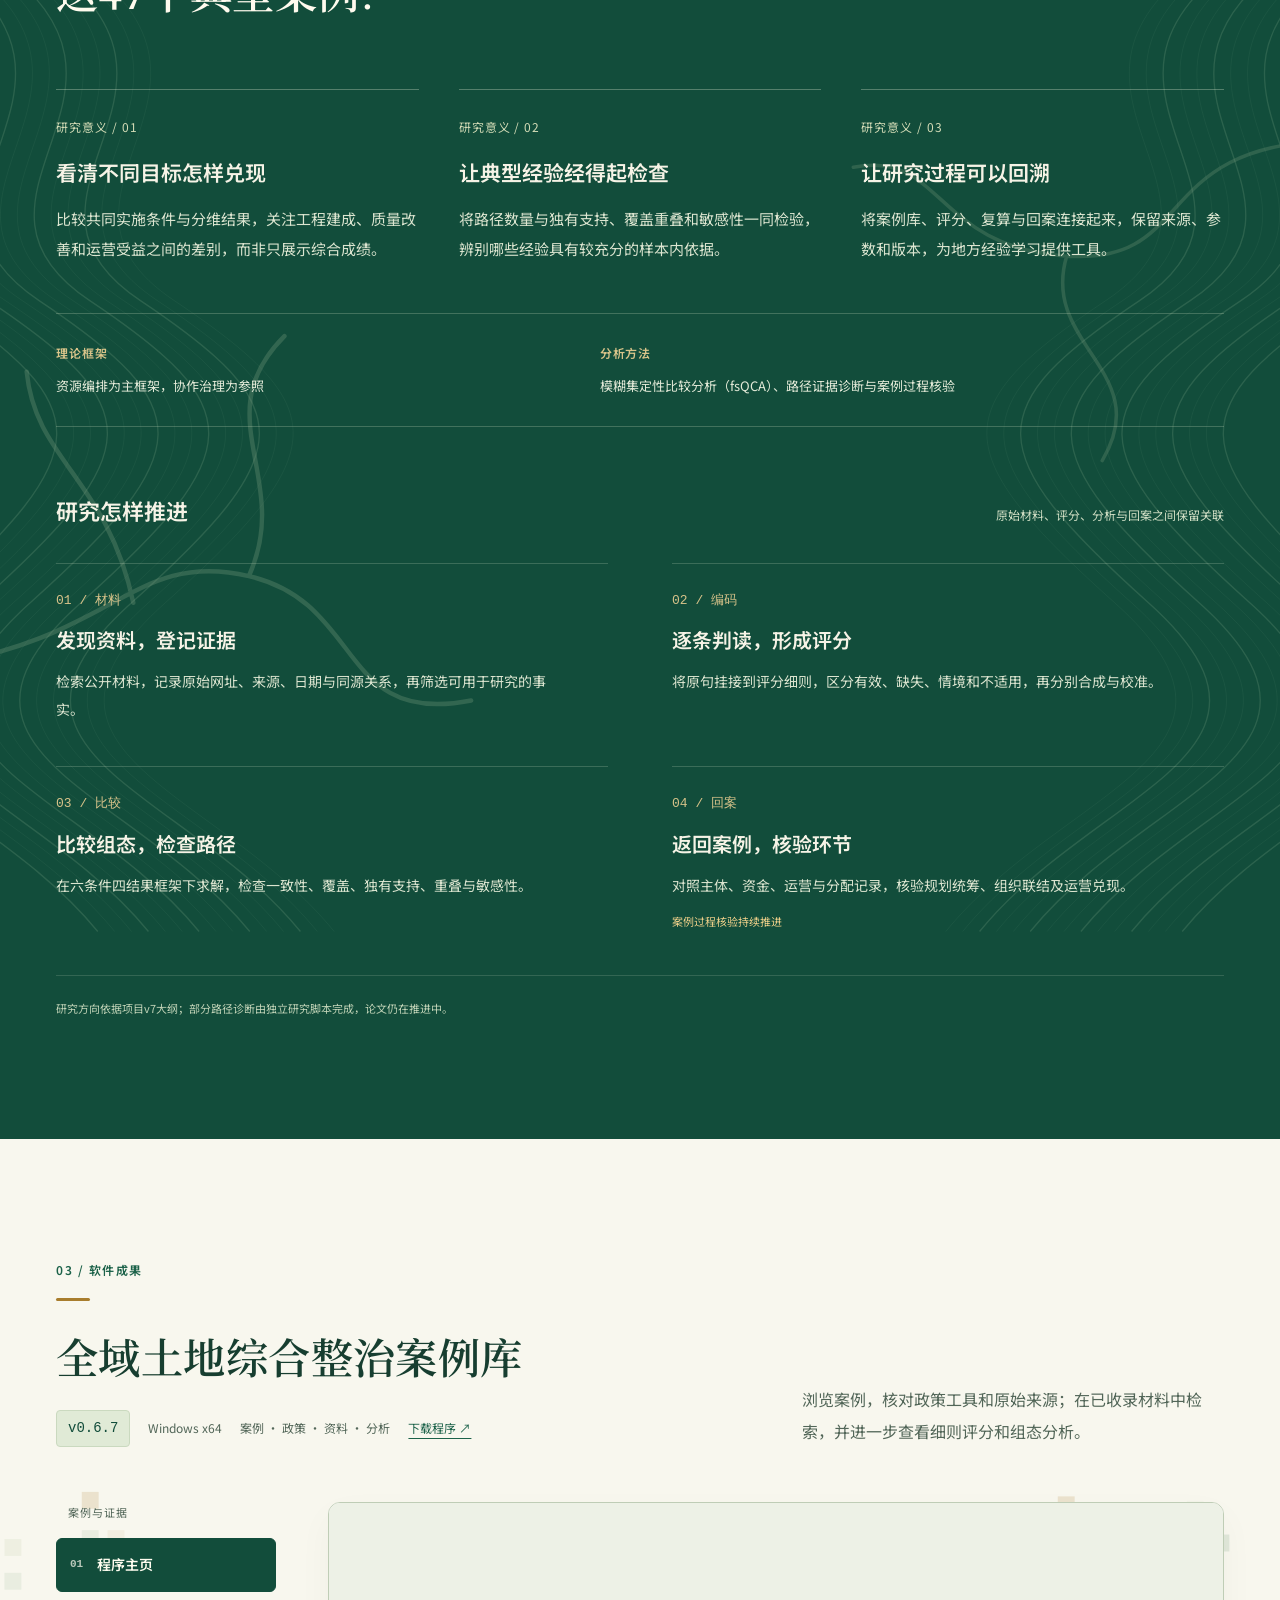
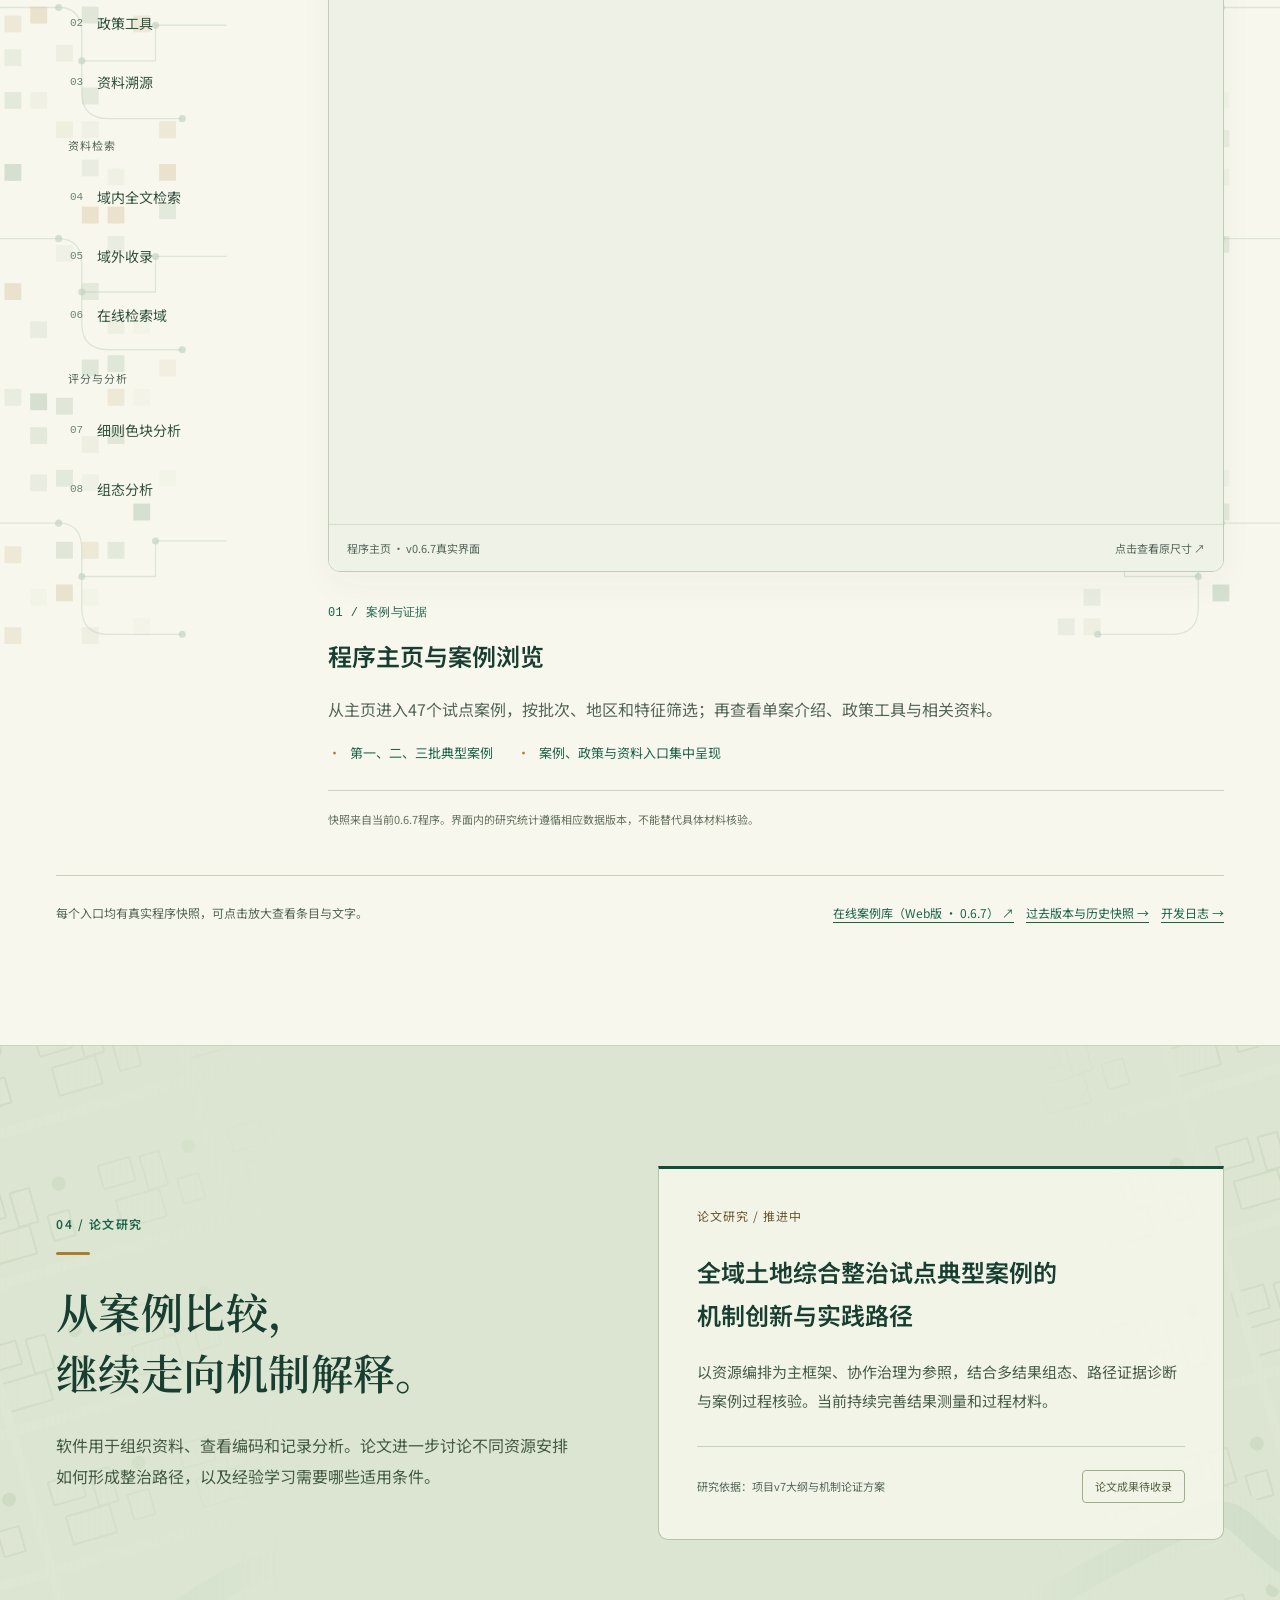
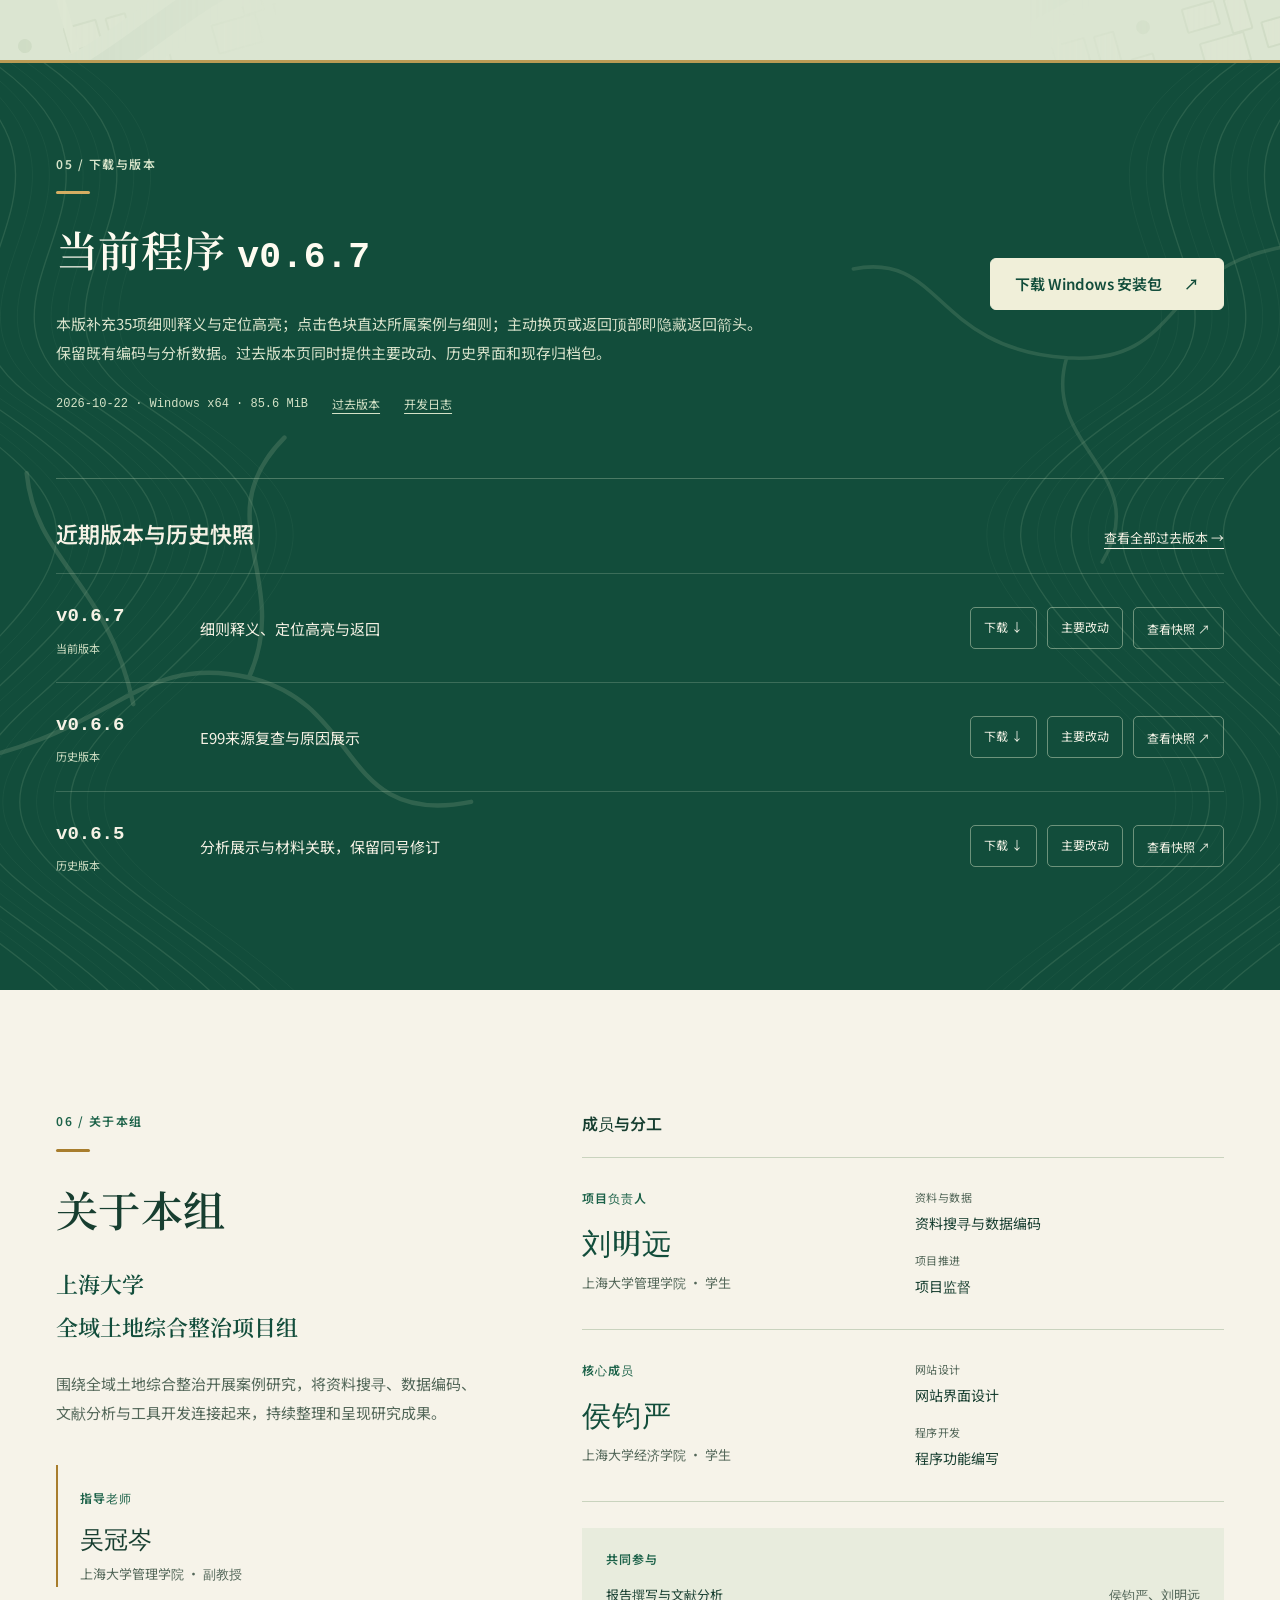
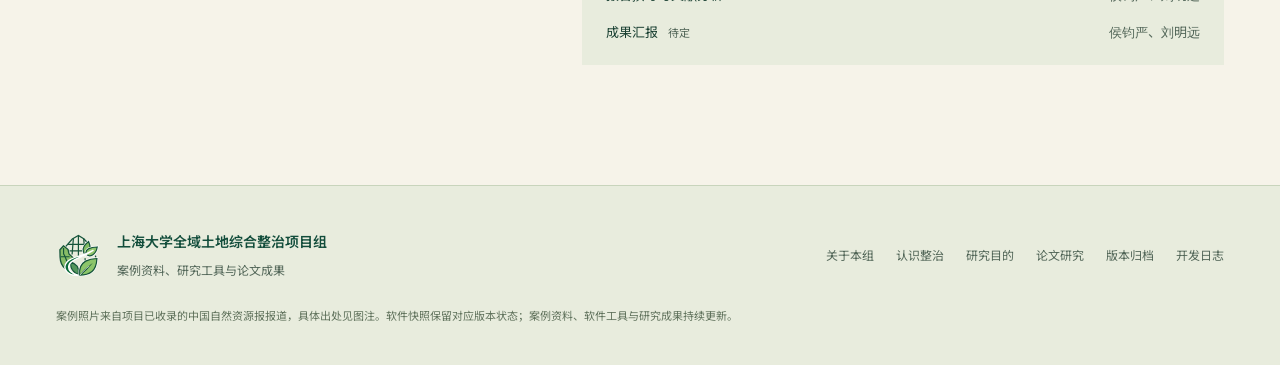
==== commit 070bcbcc: "feat: 首页底部新增关于本组与成员分工 根据人员分工资料展示负责人、核心成员、指导老师及对应职责，保留成果汇报待定状态。沿用米白与深绿配色、字体、分栏和滚动浮入，新增顶部与页脚入口。验证：459项" ====
--- a/index.html
+++ b/index.html
@@ -1,8 +1,8 @@
 <!doctype html>
-<html lang="zh-CN"><head><meta charset="utf-8"><meta name="viewport" content="width=device-width,initial-scale=1"><meta name="theme-color" content="#124d3b"><title>全域土地综合整治项目组 · 案例研究与成果发布</title><meta name="description" content="从农用地整理、建设用地整理与生态保护修复出发，比较47个典型案例，介绍研究目的，展示政策工具、资料溯源、案例库软件与历史版本。"><link rel="icon" href="project-mark-reference-v2.svg" type="image/svg+xml"><link rel="preload" href="assets/fonts/clc-serif-600.woff" as="font" type="font/woff" crossorigin><link rel="preload" href="assets/fonts/clc-sans-400.woff" as="font" type="font/woff" crossorigin><link rel="stylesheet" href="site.css?v=release-067-20261022"><script defer src="site.js?v=nav-fix-067-20261022"></script><link rel="canonical" href="https://shuwgc.github.io/clc-case-codex/"><meta property="og:type" content="website"><meta property="og:locale" content="zh_CN"><meta property="og:title" content="全域土地综合整治项目组 · 案例研究与成果发布"><meta property="og:description" content="从农用地整理、建设用地整理与生态保护修复出发，比较47个典型案例，介绍研究目的，展示政策工具、资料溯源、案例库软件与历史版本。"><meta property="og:url" content="https://shuwgc.github.io/clc-case-codex/"><meta property="og:image" content="https://shuwgc.github.io/clc-case-codex/case-maogang-farmland.jpg"><meta name="referrer" content="strict-origin-when-cross-origin"><link rel="stylesheet" href="home-motion.css?v=20261022"><script defer src="home-motion.js?v=20261022"></script></head>
+<html lang="zh-CN"><head><meta charset="utf-8"><meta name="viewport" content="width=device-width,initial-scale=1"><meta name="theme-color" content="#124d3b"><title>全域土地综合整治项目组 · 案例研究与成果发布</title><meta name="description" content="从农用地整理、建设用地整理与生态保护修复出发，比较47个典型案例，介绍研究目的，展示政策工具、资料溯源、案例库软件与历史版本。"><link rel="icon" href="project-mark-reference-v2.svg" type="image/svg+xml"><link rel="preload" href="assets/fonts/clc-serif-600.woff" as="font" type="font/woff" crossorigin><link rel="preload" href="assets/fonts/clc-sans-400.woff" as="font" type="font/woff" crossorigin><link rel="stylesheet" href="site.css?v=release-067-20261022"><script defer src="site.js?v=nav-fix-067-20261022"></script><link rel="canonical" href="https://shuwgc.github.io/clc-case-codex/"><meta property="og:type" content="website"><meta property="og:locale" content="zh_CN"><meta property="og:title" content="全域土地综合整治项目组 · 案例研究与成果发布"><meta property="og:description" content="从农用地整理、建设用地整理与生态保护修复出发，比较47个典型案例，介绍研究目的，展示政策工具、资料溯源、案例库软件与历史版本。"><meta property="og:url" content="https://shuwgc.github.io/clc-case-codex/"><meta property="og:image" content="https://shuwgc.github.io/clc-case-codex/case-maogang-farmland.jpg"><meta name="referrer" content="strict-origin-when-cross-origin"><link rel="stylesheet" href="home-motion.css?v=20261022"><script defer src="home-motion.js?v=team-20261023"></script><link rel="stylesheet" href="home-team.css?v=20261023"></head>
 <body data-page="home"><a class="skip-link" href="#main-content">跳至主要内容</a>
 <div class="preview-bar"><div class="wrap"><span>全域土地综合整治项目组 · 成果发布站</span><span>研究资料 · 软件工具 · 版本发布</span></div></div>
-<header class="site-header"><div class="wrap header-inner"><a class="brand" href="index.html" aria-label="项目组成果发布站首页"><img src="project-mark-reference-v2.svg" alt="全域土地综合整治绿白图标"><div><strong>全域土地综合整治项目组</strong><small>上海大学 · 案例研究与成果发布</small></div></a><button class="menu-toggle" type="button" aria-controls="site-nav" aria-expanded="false">导航 <span aria-hidden="true">☰</span></button><nav class="nav" id="site-nav" aria-label="主导航"><a href="#understanding">认识整治</a><a href="#research">研究问题</a><a href="#software">软件成果</a><a href="versions.html">过去版本</a><a href="log.html">开发日志</a><a class="nav-download" href="https://github.com/shuwgc/clc-case-codex/releases/download/v0.6.7/CLC-v067-heat-navigation-x64.exe">下载程序 ↗</a></nav></div></header>
+<header class="site-header"><div class="wrap header-inner"><a class="brand" href="index.html" aria-label="项目组成果发布站首页"><img src="project-mark-reference-v2.svg" alt="全域土地综合整治绿白图标"><div><strong>全域土地综合整治项目组</strong><small>上海大学 · 案例研究与成果发布</small></div></a><button class="menu-toggle" type="button" aria-controls="site-nav" aria-expanded="false">导航 <span aria-hidden="true">☰</span></button><nav class="nav" id="site-nav" aria-label="主导航"><a href="#understanding">认识整治</a><a href="#research">研究问题</a><a href="#software">软件成果</a><a href="versions.html">过去版本</a><a href="log.html">开发日志</a><a href="#about">关于本组</a><a class="nav-download" href="https://github.com/shuwgc/clc-case-codex/releases/download/v0.6.7/CLC-v067-heat-navigation-x64.exe">下载程序 ↗</a></nav></div></header>
 <main id="main-content" tabindex="-1">
 <section class="intro-hero" data-scene="maogang" aria-label="全域土地综合整治案例研究"><div class="wrap hero-layout"><div class="hero-panel"><div class="eyebrow">耕地保护 · 空间统筹 · 乡村发展</div><h1><span>全域土地</span><span>综合整治</span></h1><p class="hero-subtitle">案例研究与成果发布</p><p class="hero-explainer">以47个试点典型案例为基础，比较农用地、建设用地、生态与特色整治结果，研究规划、组织、资金、技术和产业安排如何协同。</p><dl class="hero-methods"><div><dt>理论框架</dt><dd>资源编排为主，协作治理为参照</dd></div><div><dt>研究方法</dt><dd>fsQCA、路径诊断与案例过程核验</dd></div></dl><div class="hero-actions"><a class="button" href="#understanding">认识全域整治 <span aria-hidden="true">↓</span></a><a class="hero-quiet-link" href="#software">查看软件成果 <span aria-hidden="true">↗</span></a></div></div><div class="hero-gallery" role="region" aria-roledescription="轮播图" aria-label="收录案例照片"><figure class="hero-photo"><img id="hero-image" width="1600" height="700" decoding="async" src="case-maogang-farmland.jpg" alt="上海松江泖港镇高标准农田区域，田块与道路呈集中连片布局" fetchpriority="high"><img class="hero-image-incoming" alt="" aria-hidden="true" hidden><figcaption><div><strong id="hero-place">上海松江 · 泖港镇</strong><span id="hero-caption">项目收录实例 / 高标准农田区域</span></div><a id="hero-source" href="https://www.iziran.net/news.html?aid=5341581" target="_blank" rel="noopener noreferrer">中国自然资源报 ↗</a></figcaption></figure>
 <div class="hero-gallery-controls" hidden>
@@ -29,5 +29,37 @@
 
 <section class="stage paper-stage anchor-section" id="papers"><div class="wrap paper-layout"><div><div class="eyebrow">04 / 论文研究</div><h2>从案例比较，<br>继续走向机制解释。</h2><p class="paper-intro">软件用于组织资料、查看编码和记录分析。论文进一步讨论不同资源安排如何形成整治路径，以及经验学习需要哪些适用条件。</p></div><article class="paper-article"><div class="paper-status">论文研究 / 推进中</div><h3>全域土地综合整治试点典型案例的<br>机制创新与实践路径</h3><p>以资源编排为主框架、协作治理为参照，结合多结果组态、路径证据诊断与案例过程核验。当前持续完善结果测量和过程材料。</p><div class="paper-foot"><span>研究依据：项目v7大纲与机制论证方案</span><span class="pending">论文成果待收录</span></div></article></div></section>
 <section class="download-stage" id="downloads"><div class="wrap download-layout"><div><div class="eyebrow">05 / 下载与版本</div><h2>当前程序 <span class="version-inline">v0.6.7</span></h2><p>本版补充35项细则释义与定位高亮；点击色块直达所属案例与细则；主动换页或返回顶部即隐藏返回箭头。保留既有编码与分析数据。过去版本页同时提供主要改动、历史界面和现存归档包。</p><div class="release-links"><span id="current-package-meta">2026-10-22 · Windows x64</span><a href="versions.html">过去版本</a><a href="log.html">开发日志</a></div></div><a class="button" href="https://github.com/shuwgc/clc-case-codex/releases/download/v0.6.7/CLC-v067-heat-navigation-x64.exe">下载 Windows 安装包 <span aria-hidden="true">↗</span></a></div><div class="wrap recent-archive"><div class="recent-archive-head"><h3>近期版本与历史快照</h3><a href="versions.html">查看全部过去版本 →</a></div><div id="recent-releases" aria-live="polite"><p>正在读取版本归档…</p></div></div></section>
-</main><footer class="site-footer"><div class="wrap"><div class="footer-inner"><div class="footer-identity"><img src="project-mark-reference-v2.svg" alt=""><div><strong>上海大学全域土地综合整治项目组</strong><span>案例资料、研究工具与论文成果</span></div></div><div class="footer-nav"><a href="#understanding">认识整治</a><a href="#research">研究目的</a><a href="#papers">论文研究</a><a href="versions.html">版本归档</a><a href="log.html">开发日志</a></div></div><p class="footer-note">案例照片来自项目已收录的中国自然资源报报道，具体出处见图注。软件快照保留对应版本状态；案例资料、软件工具与研究成果持续更新。</p></div></footer><dialog class="image-dialog" aria-label="图片放大预览"><div class="dialog-toolbar"><span id="dialog-title">界面快照</span><a class="dialog-original" id="dialog-original" href="#" target="_blank" rel="noopener noreferrer">打开原图 ↗</a><button type="button" data-close-dialog aria-label="关闭截图预览">✕</button></div><img class="dialog-img" alt=""><p class="dialog-caption"></p></dialog>
+
+<section class="stage team-stage anchor-section" id="about" aria-labelledby="team-title">
+  <div class="wrap">
+    <div class="team-layout">
+      <div class="team-intro">
+        <div class="eyebrow">06 / 关于本组</div>
+        <h2 id="team-title">关于本组</h2>
+        <p class="team-affiliation">上海大学<br>全域土地综合整治项目组</p>
+        <p class="team-summary">围绕全域土地综合整治开展案例研究，将资料搜寻、数据编码、文献分析与工具开发连接起来，持续整理和呈现研究成果。</p>
+        <div class="team-advisor" aria-labelledby="advisor-name">
+          <span class="team-role">指导老师</span>
+          <h3 id="advisor-name">吴冠岑</h3>
+          <p>上海大学管理学院 · 副教授</p>
+        </div>
+      </div>
+      <div class="team-work">
+        <h3 class="team-work-title">成员与分工</h3>
+        <ul class="team-members">
+          <li class="team-member">
+            <div class="team-member-heading"><span class="team-role">项目负责人</span><h4>刘明远</h4><p>上海大学管理学院 · 学生</p></div>
+            <dl class="team-duties"><div><dt>资料与数据</dt><dd>资料搜寻与数据编码</dd></div><div><dt>项目推进</dt><dd>项目监督</dd></div></dl>
+          </li>
+          <li class="team-member">
+            <div class="team-member-heading"><span class="team-role">核心成员</span><h4>侯钧严</h4><p>上海大学经济学院 · 学生</p></div>
+            <dl class="team-duties"><div><dt>网站设计</dt><dd>网站界面设计</dd></div><div><dt>程序开发</dt><dd>程序功能编写</dd></div></dl>
+          </li>
+        </ul>
+        <div class="team-shared"><span class="team-role">共同参与</span><dl><div><dt>报告撰写与文献分析</dt><dd>侯钧严、刘明远</dd></div><div><dt>成果汇报 <span class="team-pending">待定</span></dt><dd>侯钧严、刘明远</dd></div></dl></div>
+      </div>
+    </div>
+  </div>
+</section>
+</main><footer class="site-footer"><div class="wrap"><div class="footer-inner"><div class="footer-identity"><img src="project-mark-reference-v2.svg" alt=""><div><strong>上海大学全域土地综合整治项目组</strong><span>案例资料、研究工具与论文成果</span></div></div><div class="footer-nav"><a href="#about">关于本组</a><a href="#understanding">认识整治</a><a href="#research">研究目的</a><a href="#papers">论文研究</a><a href="versions.html">版本归档</a><a href="log.html">开发日志</a></div></div><p class="footer-note">案例照片来自项目已收录的中国自然资源报报道，具体出处见图注。软件快照保留对应版本状态；案例资料、软件工具与研究成果持续更新。</p></div></footer><dialog class="image-dialog" aria-label="图片放大预览"><div class="dialog-toolbar"><span id="dialog-title">界面快照</span><a class="dialog-original" id="dialog-original" href="#" target="_blank" rel="noopener noreferrer">打开原图 ↗</a><button type="button" data-close-dialog aria-label="关闭截图预览">✕</button></div><img class="dialog-img" alt=""><p class="dialog-caption"></p></dialog>
 </body></html>
--- a/home-team.css
+++ b/home-team.css
@@ -0,0 +1,40 @@
+/* Homepage team section; typography and palette follow the existing site. */
+.team-stage { background: var(--ivory); }
+.team-layout { display: grid; grid-template-columns: minmax(0, .85fr) minmax(0, 1.25fr); gap: clamp(48px, 7vw, 112px); }
+.team-intro h2 { margin-top: 26px; font-size: var(--title); }
+.team-affiliation { margin-top: 24px; font-family: var(--serif); font-size: 22px; line-height: 1.8; color: var(--forest); }
+.team-summary { max-width: 28em; margin-top: 20px; color: var(--muted); font-size: 15px; line-height: 2; }
+.team-role { display: block; color: var(--action); font-size: 12px; font-weight: 600; letter-spacing: .08em; }
+.team-advisor { margin-top: 38px; padding: 22px 0 0 22px; border-left: 2px solid var(--gold); }
+.team-advisor h3 { margin: 8px 0 4px; font-family: var(--serif); font-size: 24px; }
+.team-advisor p, .team-member-heading p { color: var(--muted); font-size: 13px; line-height: 1.9; }
+.team-work-title { padding-bottom: 20px; font-size: 16px; font-weight: 600; border-bottom: 1px solid var(--line); }
+.team-members { list-style: none; padding: 0; }
+.team-member { display: grid; grid-template-columns: minmax(0, 1fr) minmax(0, 1fr); gap: 24px; padding-block: 29px; border-bottom: 1px solid var(--line); }
+.team-member h4 { margin: 8px 0 6px; color: var(--forest); font-family: var(--serif); font-size: 29px; letter-spacing: .04em; }
+.team-duties { margin: 0; align-self: center; display: grid; gap: 14px; }
+.team-duties dt { color: var(--muted); font-size: 11px; letter-spacing: .04em; }
+.team-duties dd { margin: 2px 0 0; font-size: 14px; }
+.team-shared { margin-top: 26px; padding: 20px 24px; background: #e8ecdd; }
+.team-shared dl { display: grid; gap: 12px; margin: 13px 0 0; }
+.team-shared dl > div { display: flex; justify-content: space-between; align-items: baseline; gap: 12px 24px; flex-wrap: wrap; }
+.team-shared dt { font-size: 13px; }
+.team-shared dd { margin: 0; font-size: 13px; color: var(--muted); }
+.team-pending { margin-left: 7px; color: var(--muted); font-size: 11px; font-weight: 400; }
+@media (max-width: 860px) {
+  .team-layout { grid-template-columns: minmax(0, 1fr); gap: 42px; }
+  .team-summary { max-width: 42em; }
+  .team-advisor { margin-top: 28px; padding-top: 5px; }
+}
+@media (max-width: 600px) {
+  .team-intro h2 { margin-top: 23px; }
+  .team-affiliation { font-size: 20px; margin-top: 20px; }
+  .team-summary { font-size: 14px; margin-top: 16px; }
+  .team-layout { gap: 34px; }
+  .team-member { grid-template-columns: minmax(0, 1fr); gap: 19px; padding-block: 25px; }
+  .team-member h4 { font-size: 26px; }
+  .team-duties { grid-template-columns: repeat(2, minmax(0, 1fr)); gap: 16px; }
+  .team-duties dd { font-size: 13px; }
+  .team-shared { padding: 20px; }
+}
+@media print { .team-layout { break-inside: avoid; } }
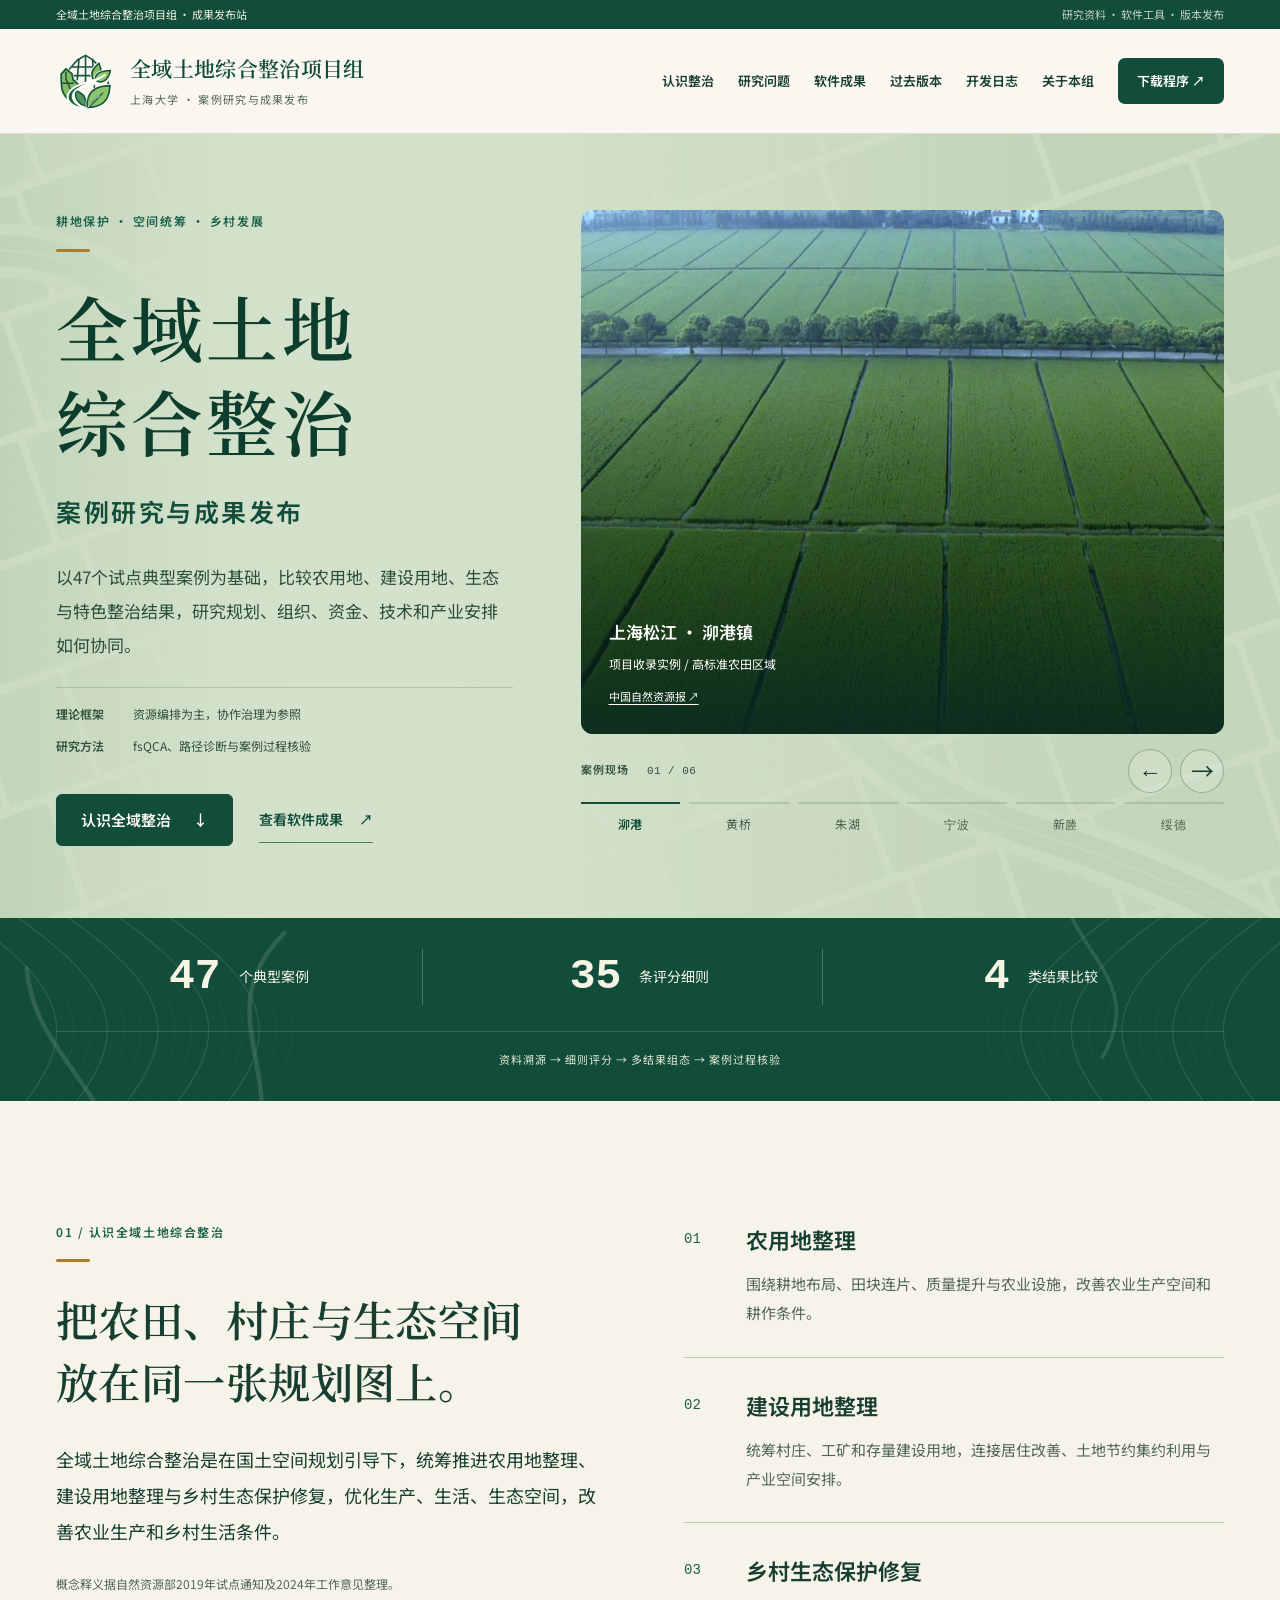
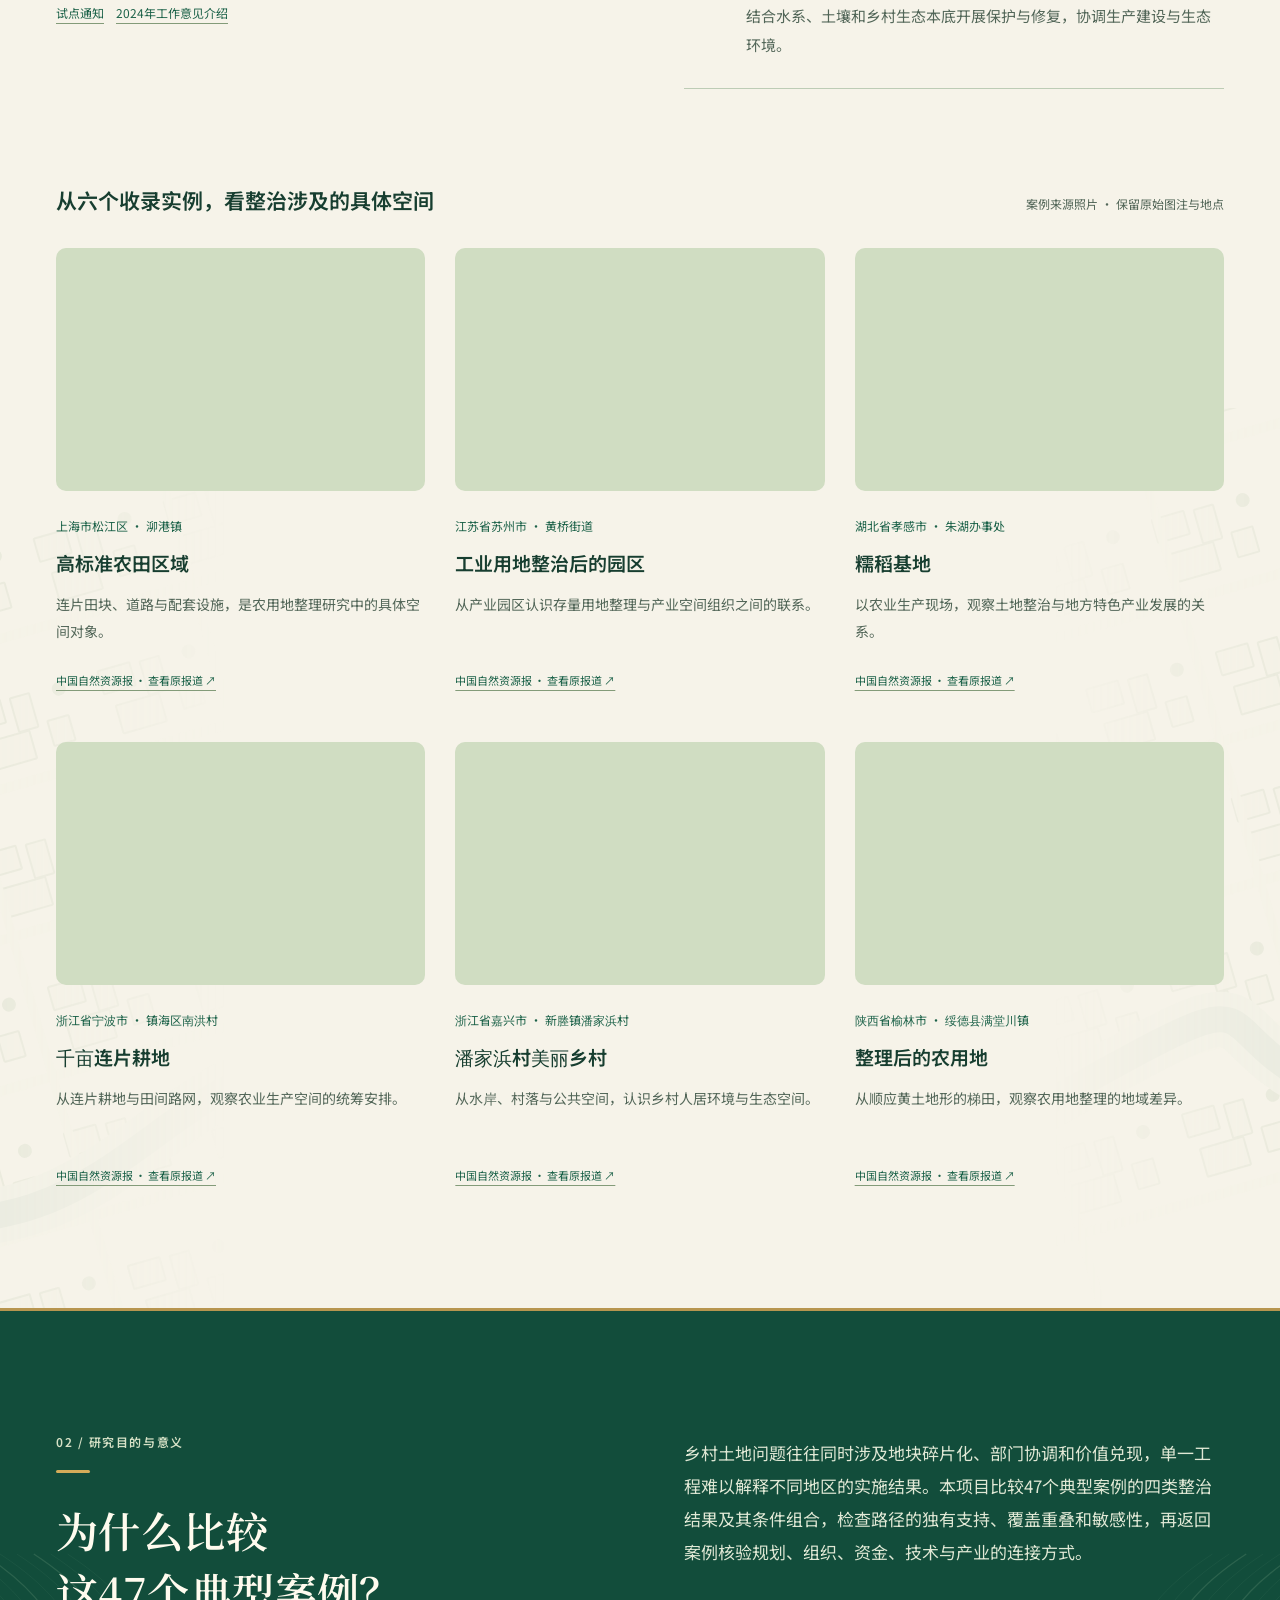
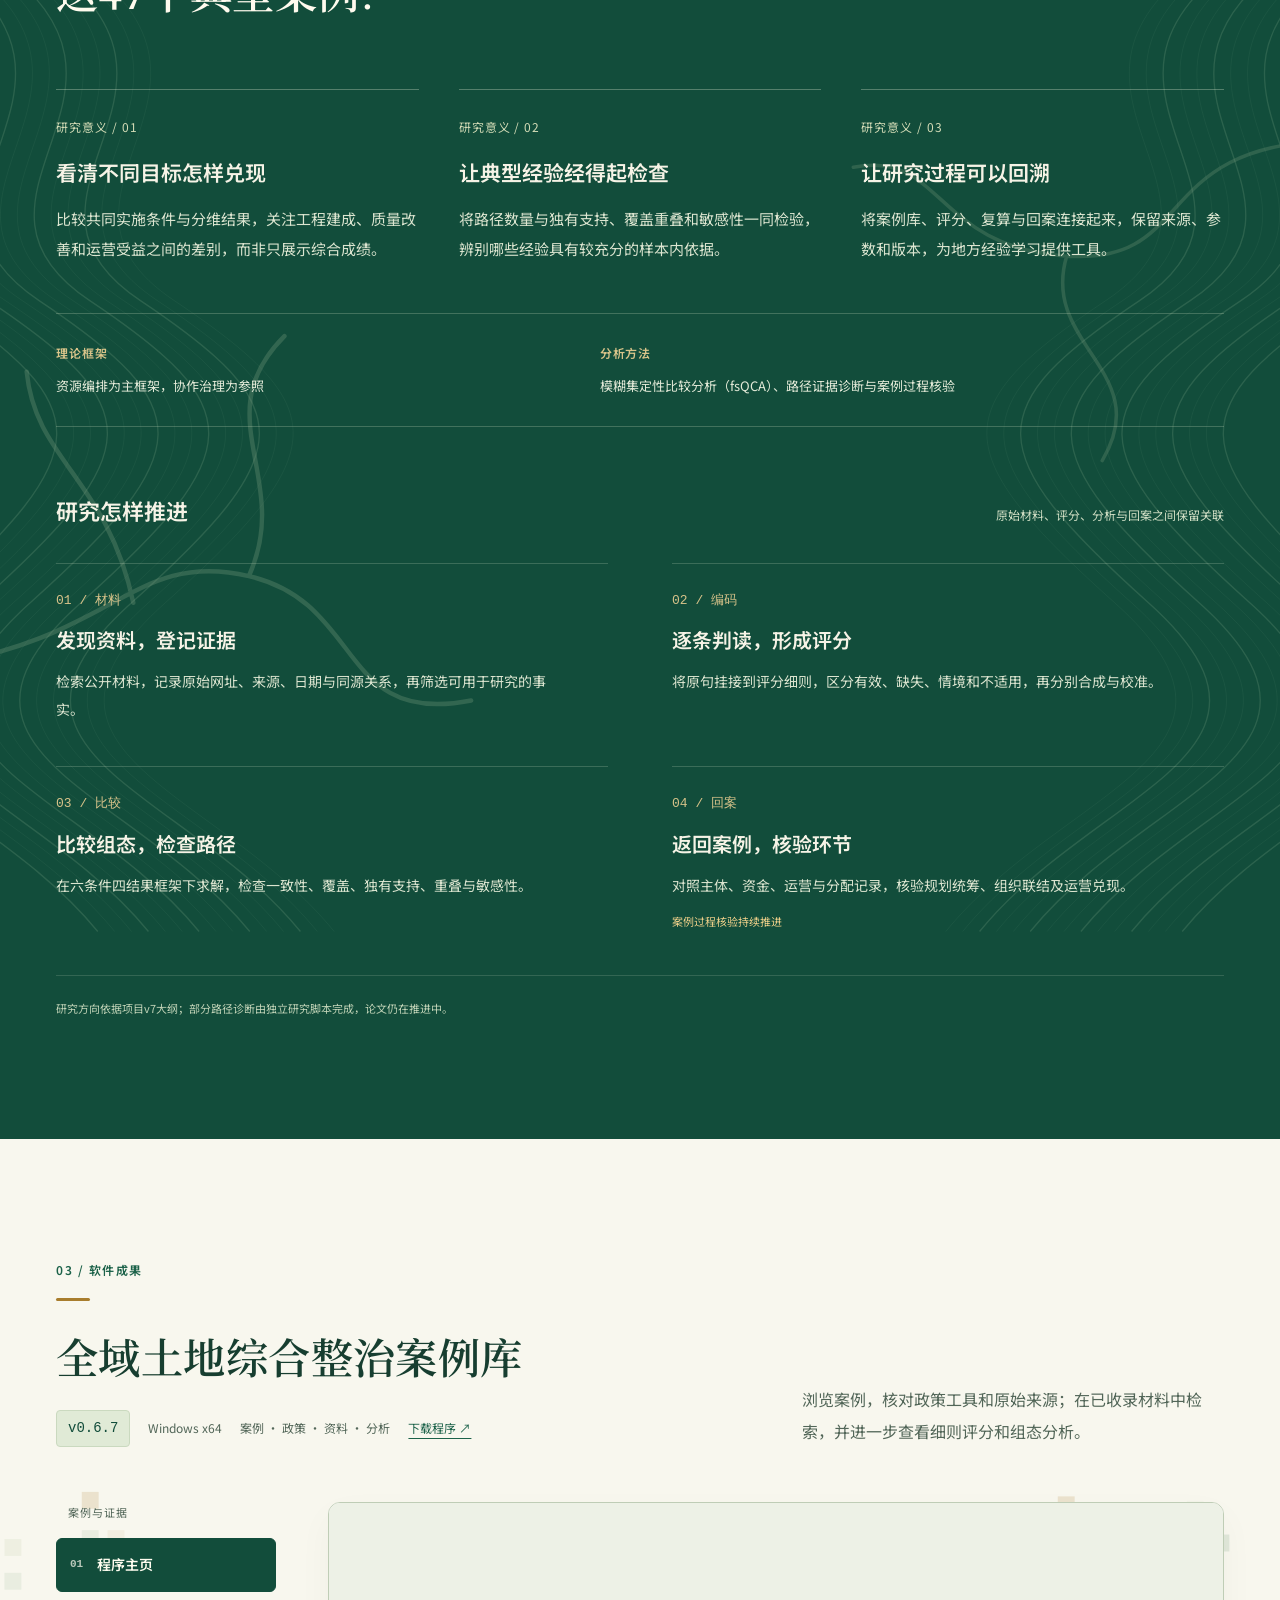
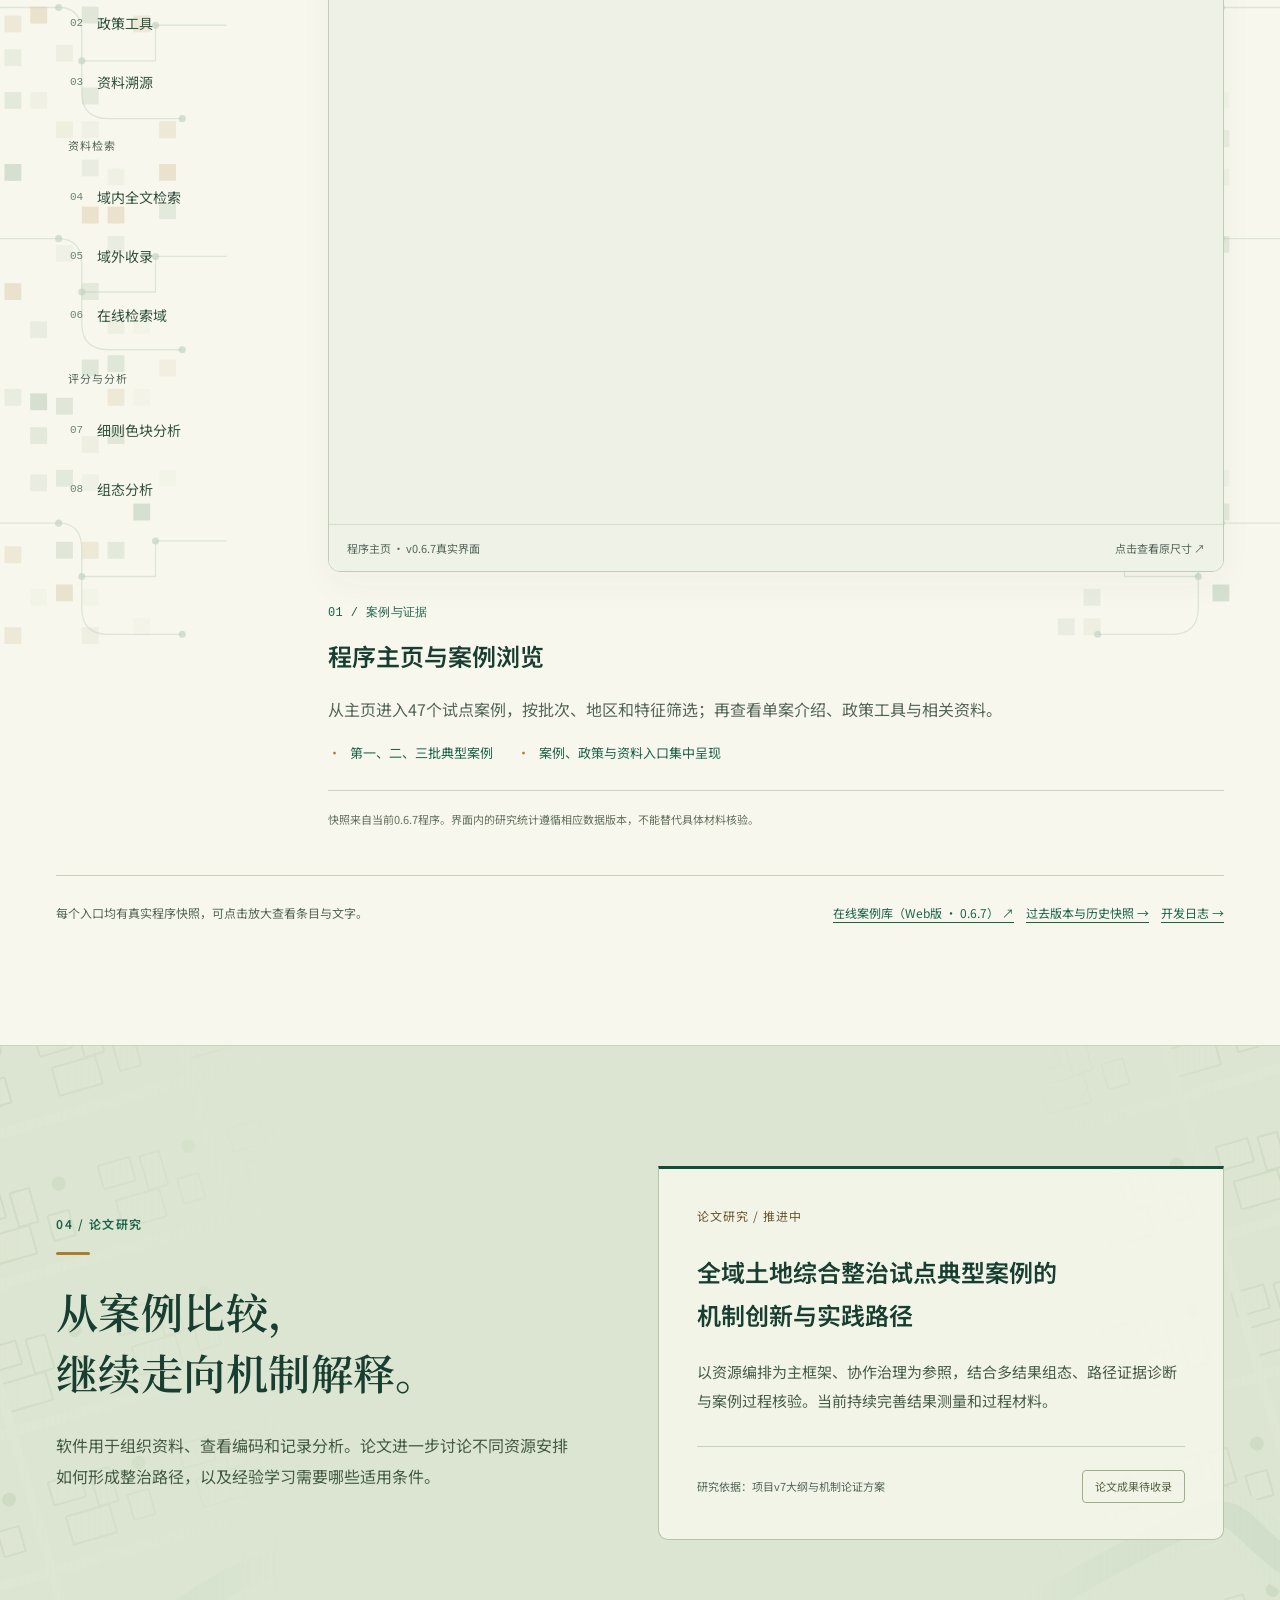
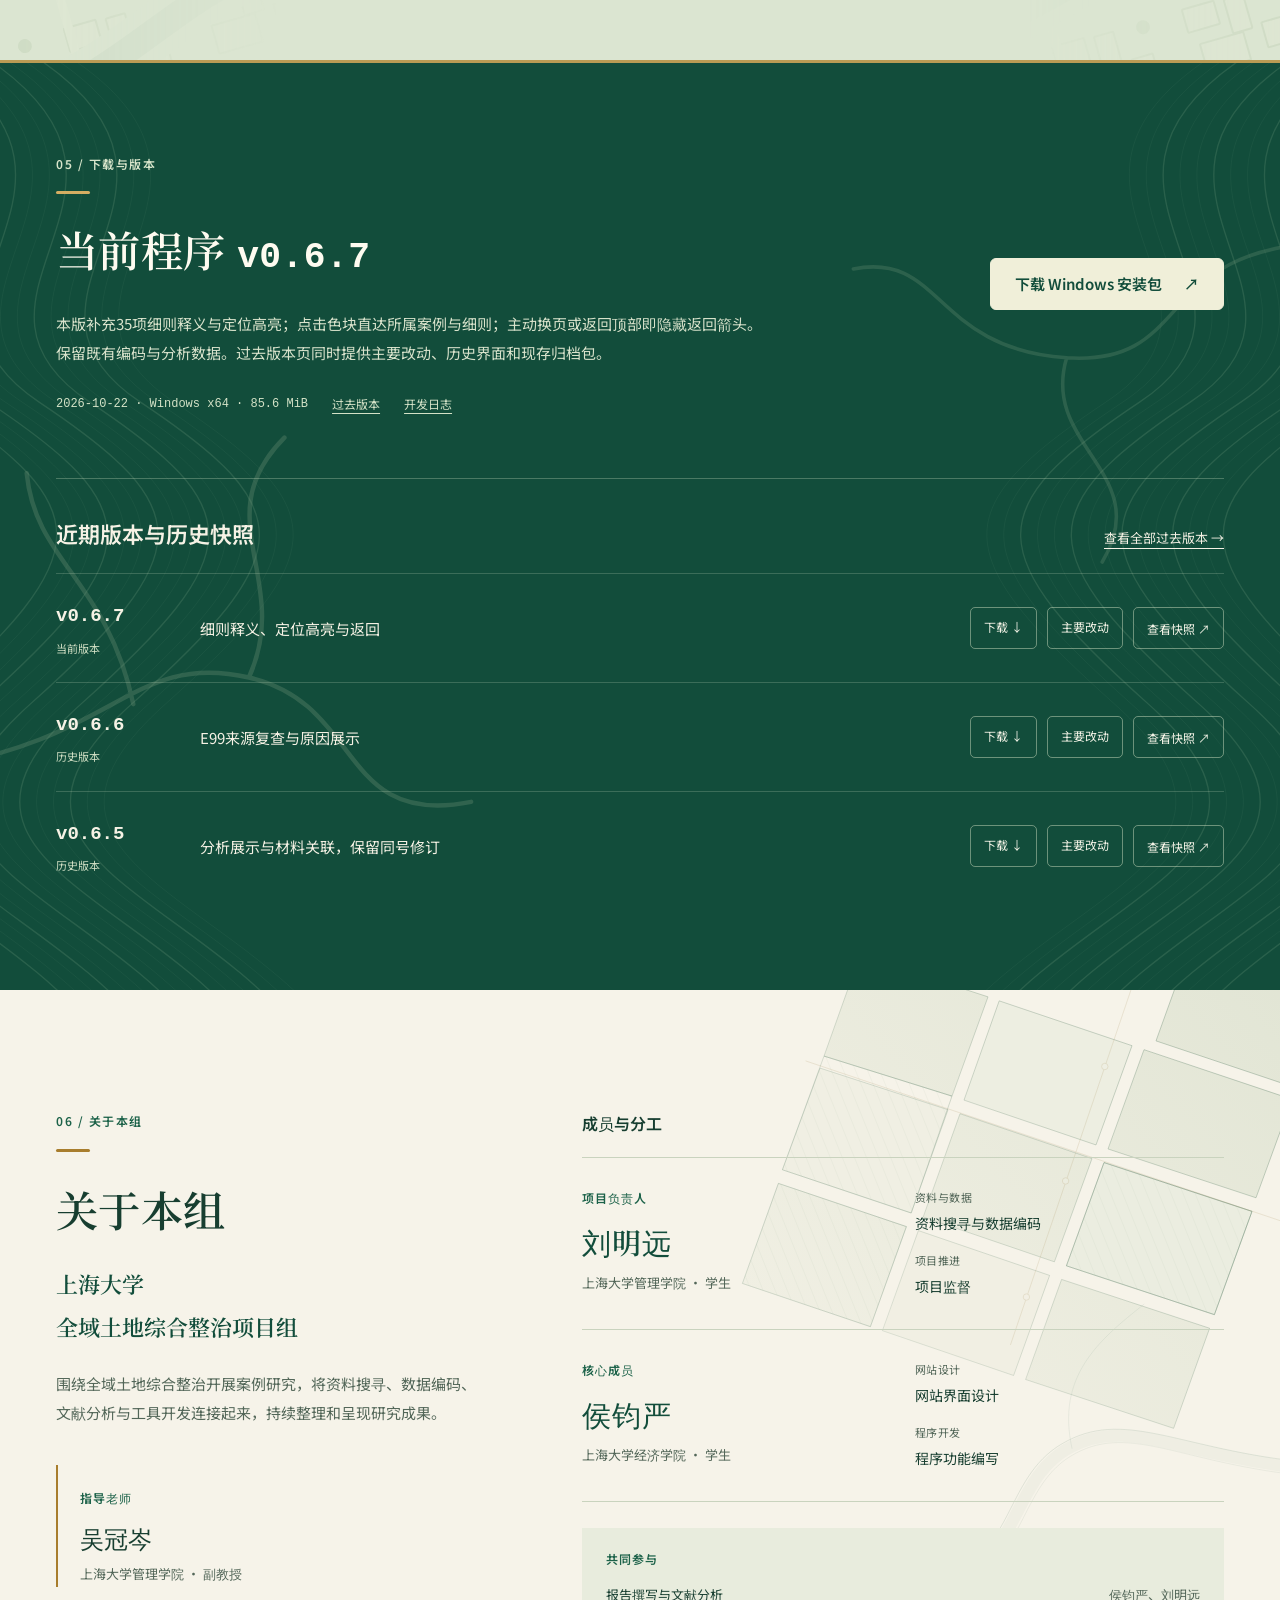
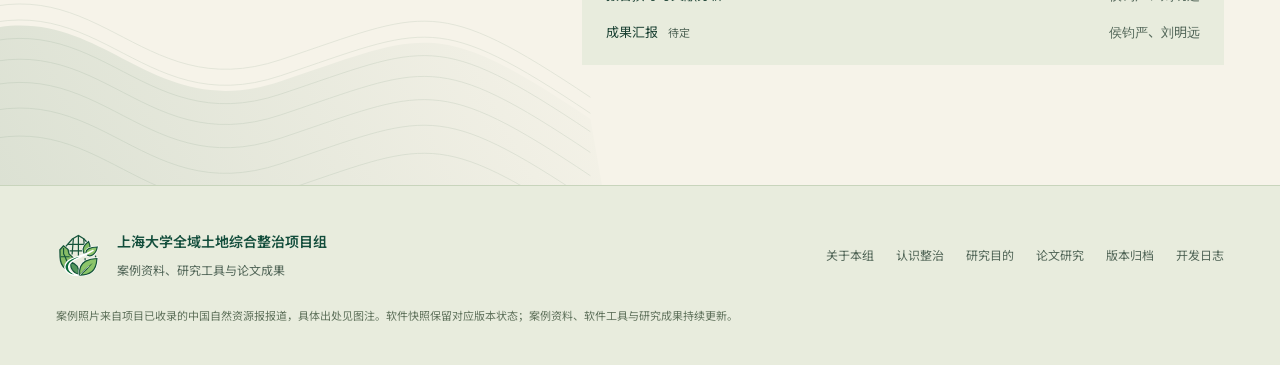
==== commit 06d45a08: "design: 为关于本组补充田块水系背景纹样 新增专属SVG地景纹样：右上田块与田间路网、左下水系与等高线。沿用米白深绿与淡金色，保留人员信息和布局；手机采用首尾裁切，无重复拼缝。" ====
--- a/index.html
+++ b/index.html
@@ -1,5 +1,5 @@
 <!doctype html>
-<html lang="zh-CN"><head><meta charset="utf-8"><meta name="viewport" content="width=device-width,initial-scale=1"><meta name="theme-color" content="#124d3b"><title>全域土地综合整治项目组 · 案例研究与成果发布</title><meta name="description" content="从农用地整理、建设用地整理与生态保护修复出发，比较47个典型案例，介绍研究目的，展示政策工具、资料溯源、案例库软件与历史版本。"><link rel="icon" href="project-mark-reference-v2.svg" type="image/svg+xml"><link rel="preload" href="assets/fonts/clc-serif-600.woff" as="font" type="font/woff" crossorigin><link rel="preload" href="assets/fonts/clc-sans-400.woff" as="font" type="font/woff" crossorigin><link rel="stylesheet" href="site.css?v=release-067-20261022"><script defer src="site.js?v=nav-fix-067-20261022"></script><link rel="canonical" href="https://shuwgc.github.io/clc-case-codex/"><meta property="og:type" content="website"><meta property="og:locale" content="zh_CN"><meta property="og:title" content="全域土地综合整治项目组 · 案例研究与成果发布"><meta property="og:description" content="从农用地整理、建设用地整理与生态保护修复出发，比较47个典型案例，介绍研究目的，展示政策工具、资料溯源、案例库软件与历史版本。"><meta property="og:url" content="https://shuwgc.github.io/clc-case-codex/"><meta property="og:image" content="https://shuwgc.github.io/clc-case-codex/case-maogang-farmland.jpg"><meta name="referrer" content="strict-origin-when-cross-origin"><link rel="stylesheet" href="home-motion.css?v=20261022"><script defer src="home-motion.js?v=team-20261023"></script><link rel="stylesheet" href="home-team.css?v=20261023"></head>
+<html lang="zh-CN"><head><meta charset="utf-8"><meta name="viewport" content="width=device-width,initial-scale=1"><meta name="theme-color" content="#124d3b"><title>全域土地综合整治项目组 · 案例研究与成果发布</title><meta name="description" content="从农用地整理、建设用地整理与生态保护修复出发，比较47个典型案例，介绍研究目的，展示政策工具、资料溯源、案例库软件与历史版本。"><link rel="icon" href="project-mark-reference-v2.svg" type="image/svg+xml"><link rel="preload" href="assets/fonts/clc-serif-600.woff" as="font" type="font/woff" crossorigin><link rel="preload" href="assets/fonts/clc-sans-400.woff" as="font" type="font/woff" crossorigin><link rel="stylesheet" href="site.css?v=release-067-20261022"><script defer src="site.js?v=nav-fix-067-20261022"></script><link rel="canonical" href="https://shuwgc.github.io/clc-case-codex/"><meta property="og:type" content="website"><meta property="og:locale" content="zh_CN"><meta property="og:title" content="全域土地综合整治项目组 · 案例研究与成果发布"><meta property="og:description" content="从农用地整理、建设用地整理与生态保护修复出发，比较47个典型案例，介绍研究目的，展示政策工具、资料溯源、案例库软件与历史版本。"><meta property="og:url" content="https://shuwgc.github.io/clc-case-codex/"><meta property="og:image" content="https://shuwgc.github.io/clc-case-codex/case-maogang-farmland.jpg"><meta name="referrer" content="strict-origin-when-cross-origin"><link rel="stylesheet" href="home-motion.css?v=20261022"><script defer src="home-motion.js?v=team-20261023b"></script><link rel="stylesheet" href="home-team.css?v=pattern-20261023"></head>
 <body data-page="home"><a class="skip-link" href="#main-content">跳至主要内容</a>
 <div class="preview-bar"><div class="wrap"><span>全域土地综合整治项目组 · 成果发布站</span><span>研究资料 · 软件工具 · 版本发布</span></div></div>
 <header class="site-header"><div class="wrap header-inner"><a class="brand" href="index.html" aria-label="项目组成果发布站首页"><img src="project-mark-reference-v2.svg" alt="全域土地综合整治绿白图标"><div><strong>全域土地综合整治项目组</strong><small>上海大学 · 案例研究与成果发布</small></div></a><button class="menu-toggle" type="button" aria-controls="site-nav" aria-expanded="false">导航 <span aria-hidden="true">☰</span></button><nav class="nav" id="site-nav" aria-label="主导航"><a href="#understanding">认识整治</a><a href="#research">研究问题</a><a href="#software">软件成果</a><a href="versions.html">过去版本</a><a href="log.html">开发日志</a><a href="#about">关于本组</a><a class="nav-download" href="https://github.com/shuwgc/clc-case-codex/releases/download/v0.6.7/CLC-v067-heat-navigation-x64.exe">下载程序 ↗</a></nav></div></header>
--- a/home-team.css
+++ b/home-team.css
@@ -1,5 +1,6 @@
 /* Homepage team section; typography and palette follow the existing site. */
 .team-stage { background: var(--ivory); }
+.team-stage::before { background-image: url('team-landscape.svg'); background-size: cover; background-position: center; opacity: 1; }
 .team-layout { display: grid; grid-template-columns: minmax(0, .85fr) minmax(0, 1.25fr); gap: clamp(48px, 7vw, 112px); }
 .team-intro h2 { margin-top: 26px; font-size: var(--title); }
 .team-affiliation { margin-top: 24px; font-family: var(--serif); font-size: 22px; line-height: 1.8; color: var(--forest); }
@@ -27,6 +28,7 @@
   .team-advisor { margin-top: 28px; padding-top: 5px; }
 }
 @media (max-width: 600px) {
+  .team-stage::before { background-image: url('team-landscape.svg'), url('team-landscape.svg'); background-size: 760px auto, 1080px auto; background-position: right top, left bottom; background-repeat: no-repeat; opacity: .65; }
   .team-intro h2 { margin-top: 23px; }
   .team-affiliation { font-size: 20px; margin-top: 20px; }
   .team-summary { font-size: 14px; margin-top: 16px; }
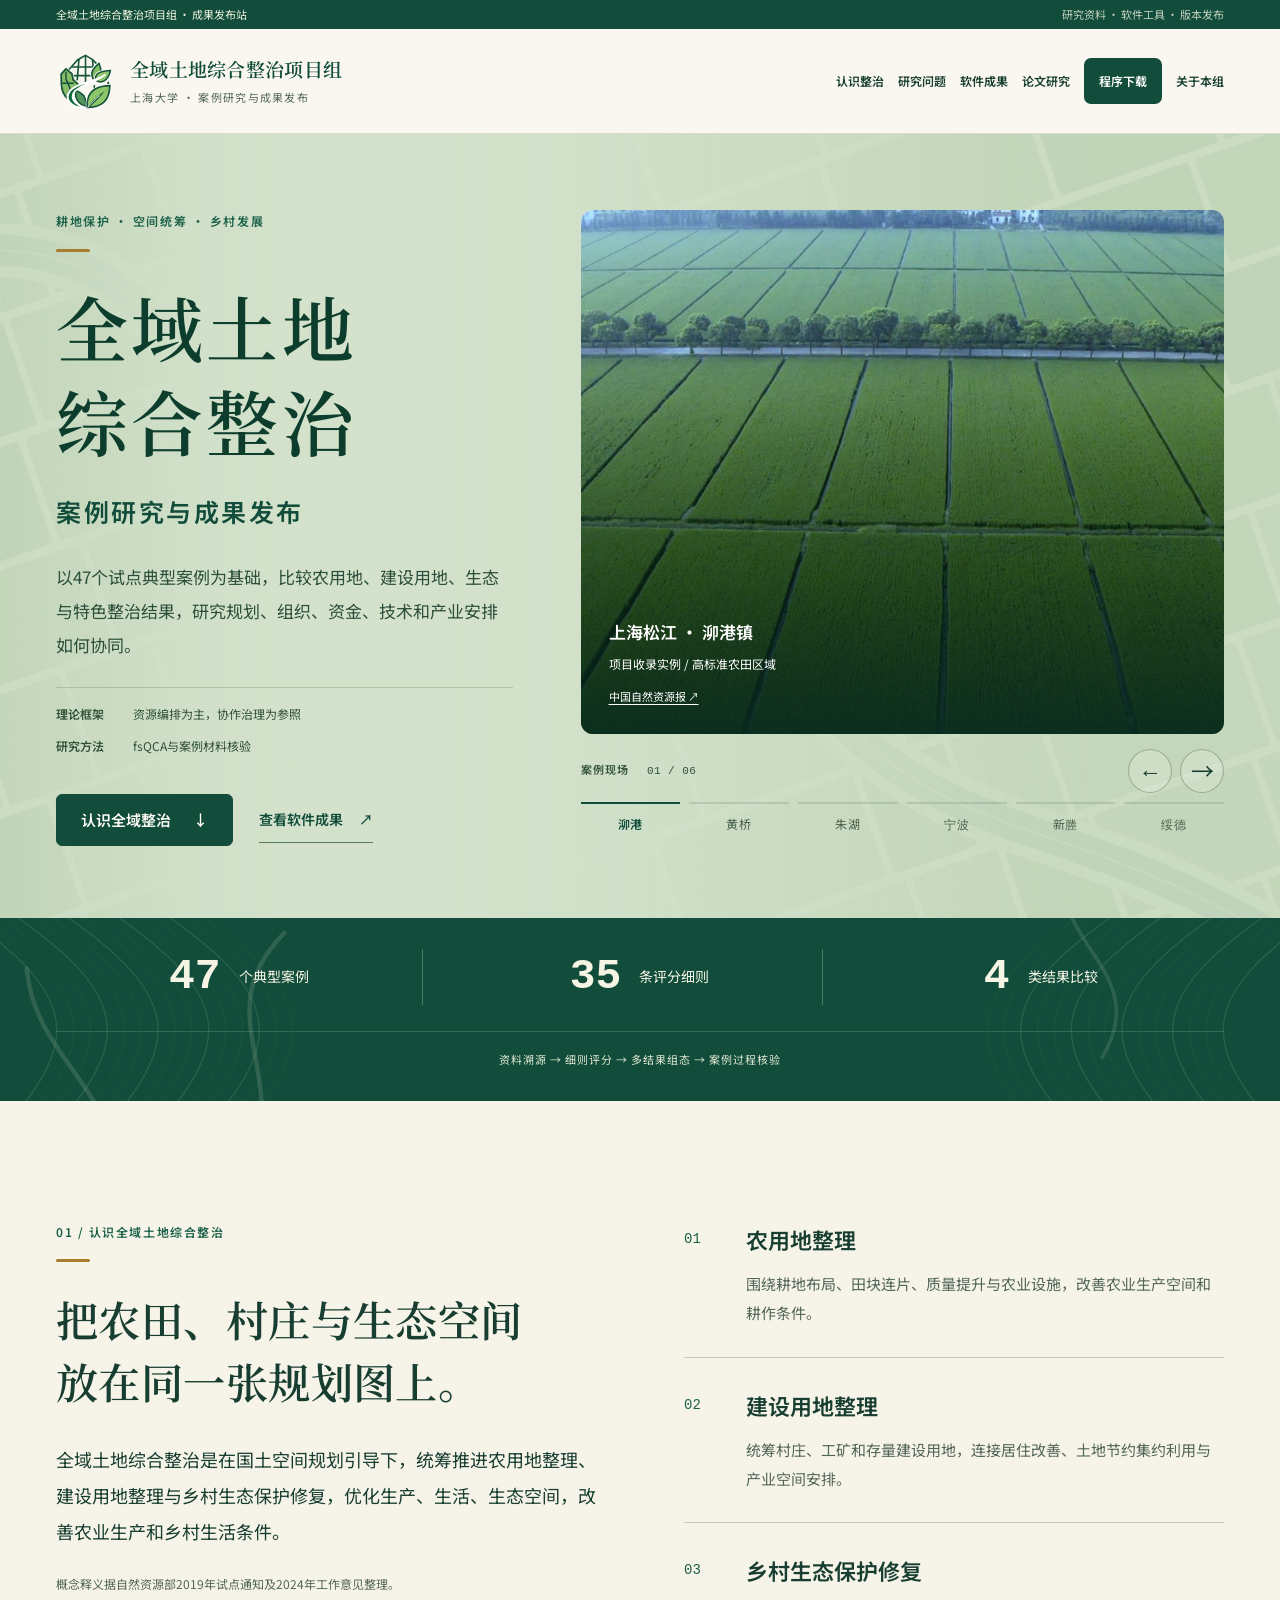
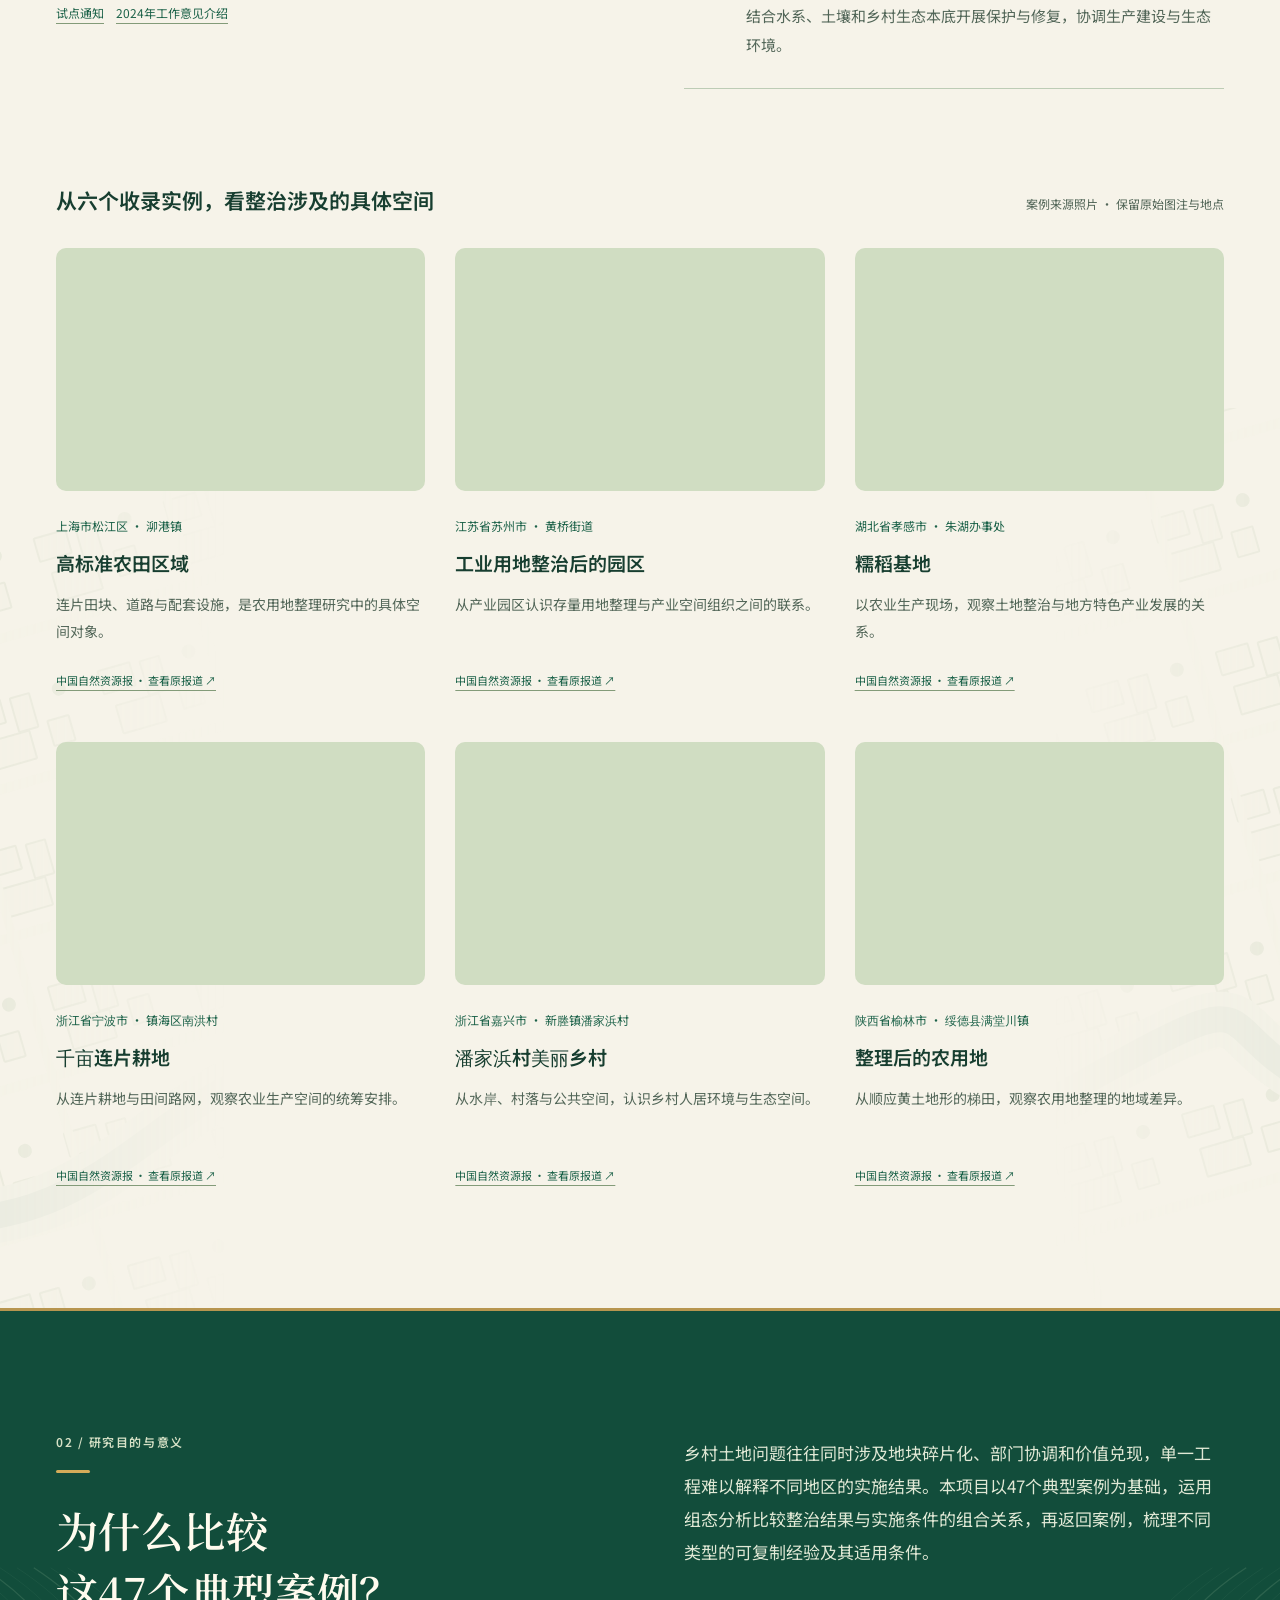
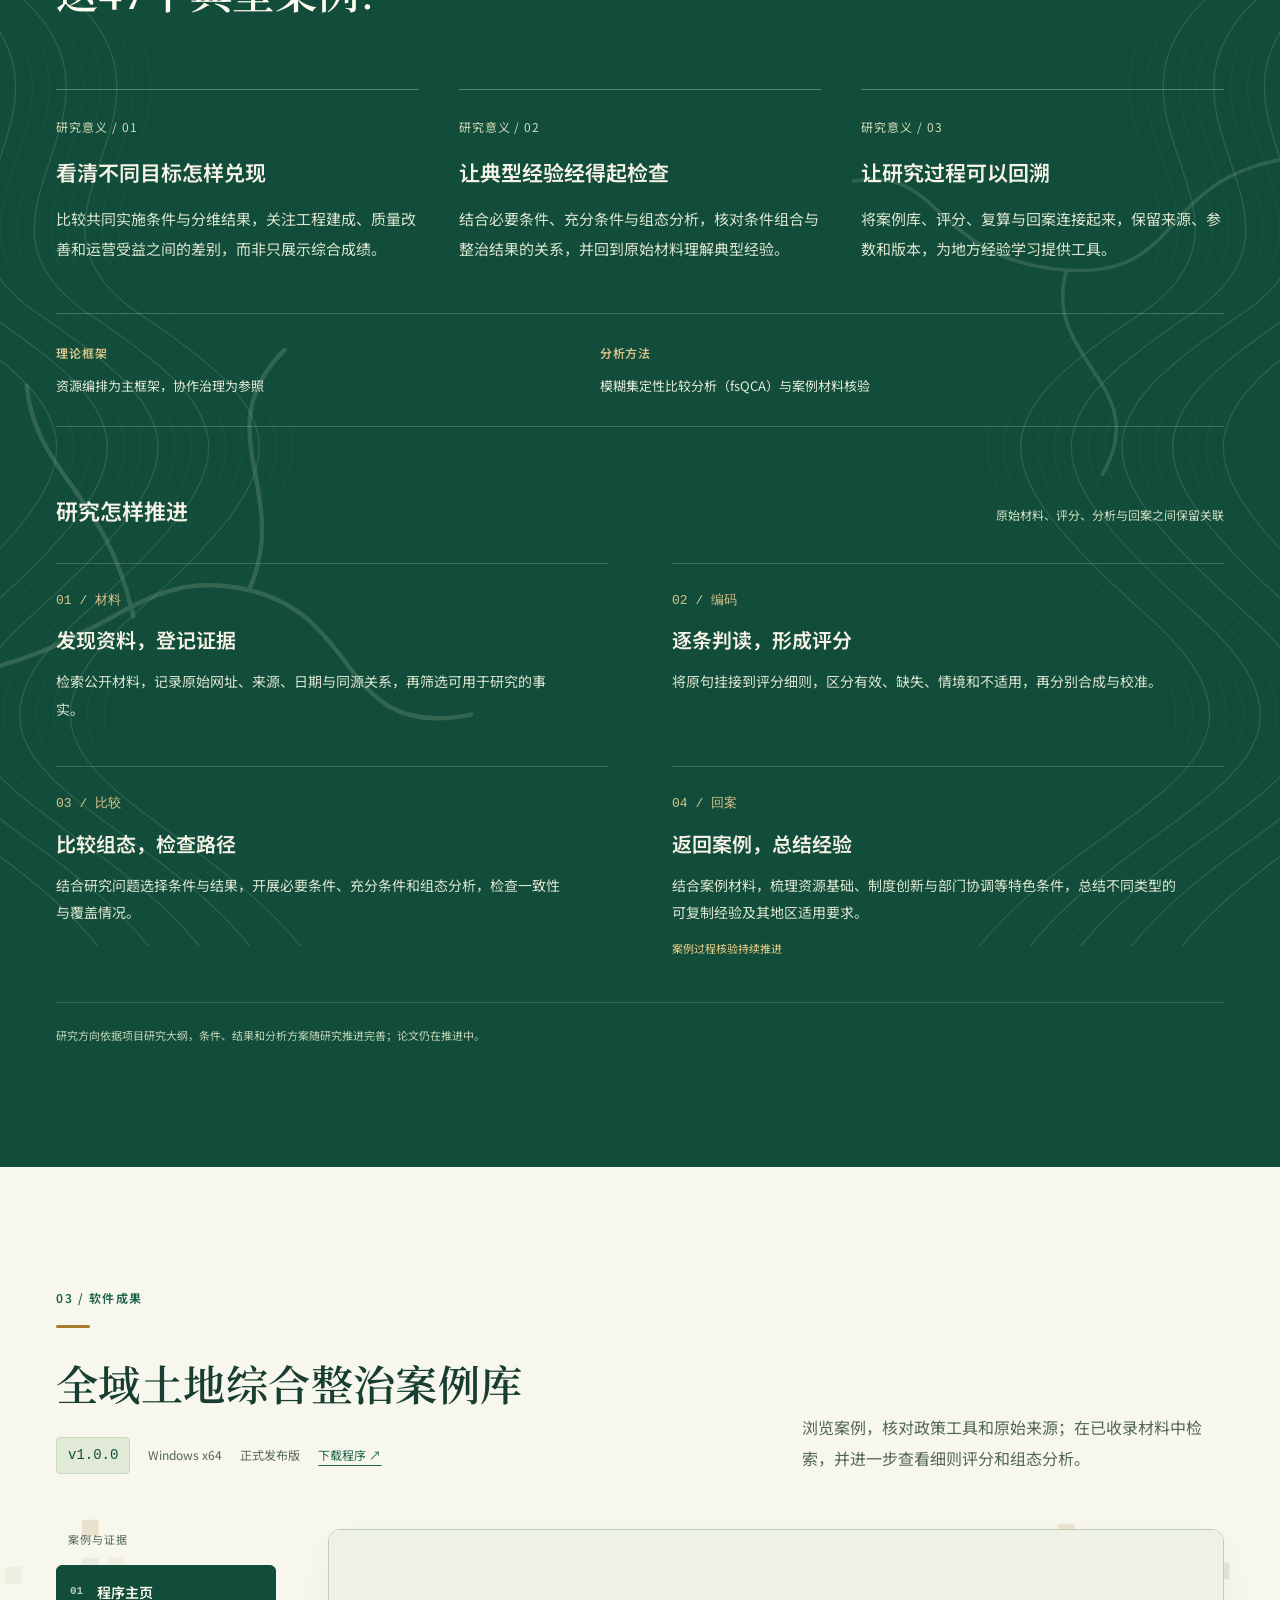
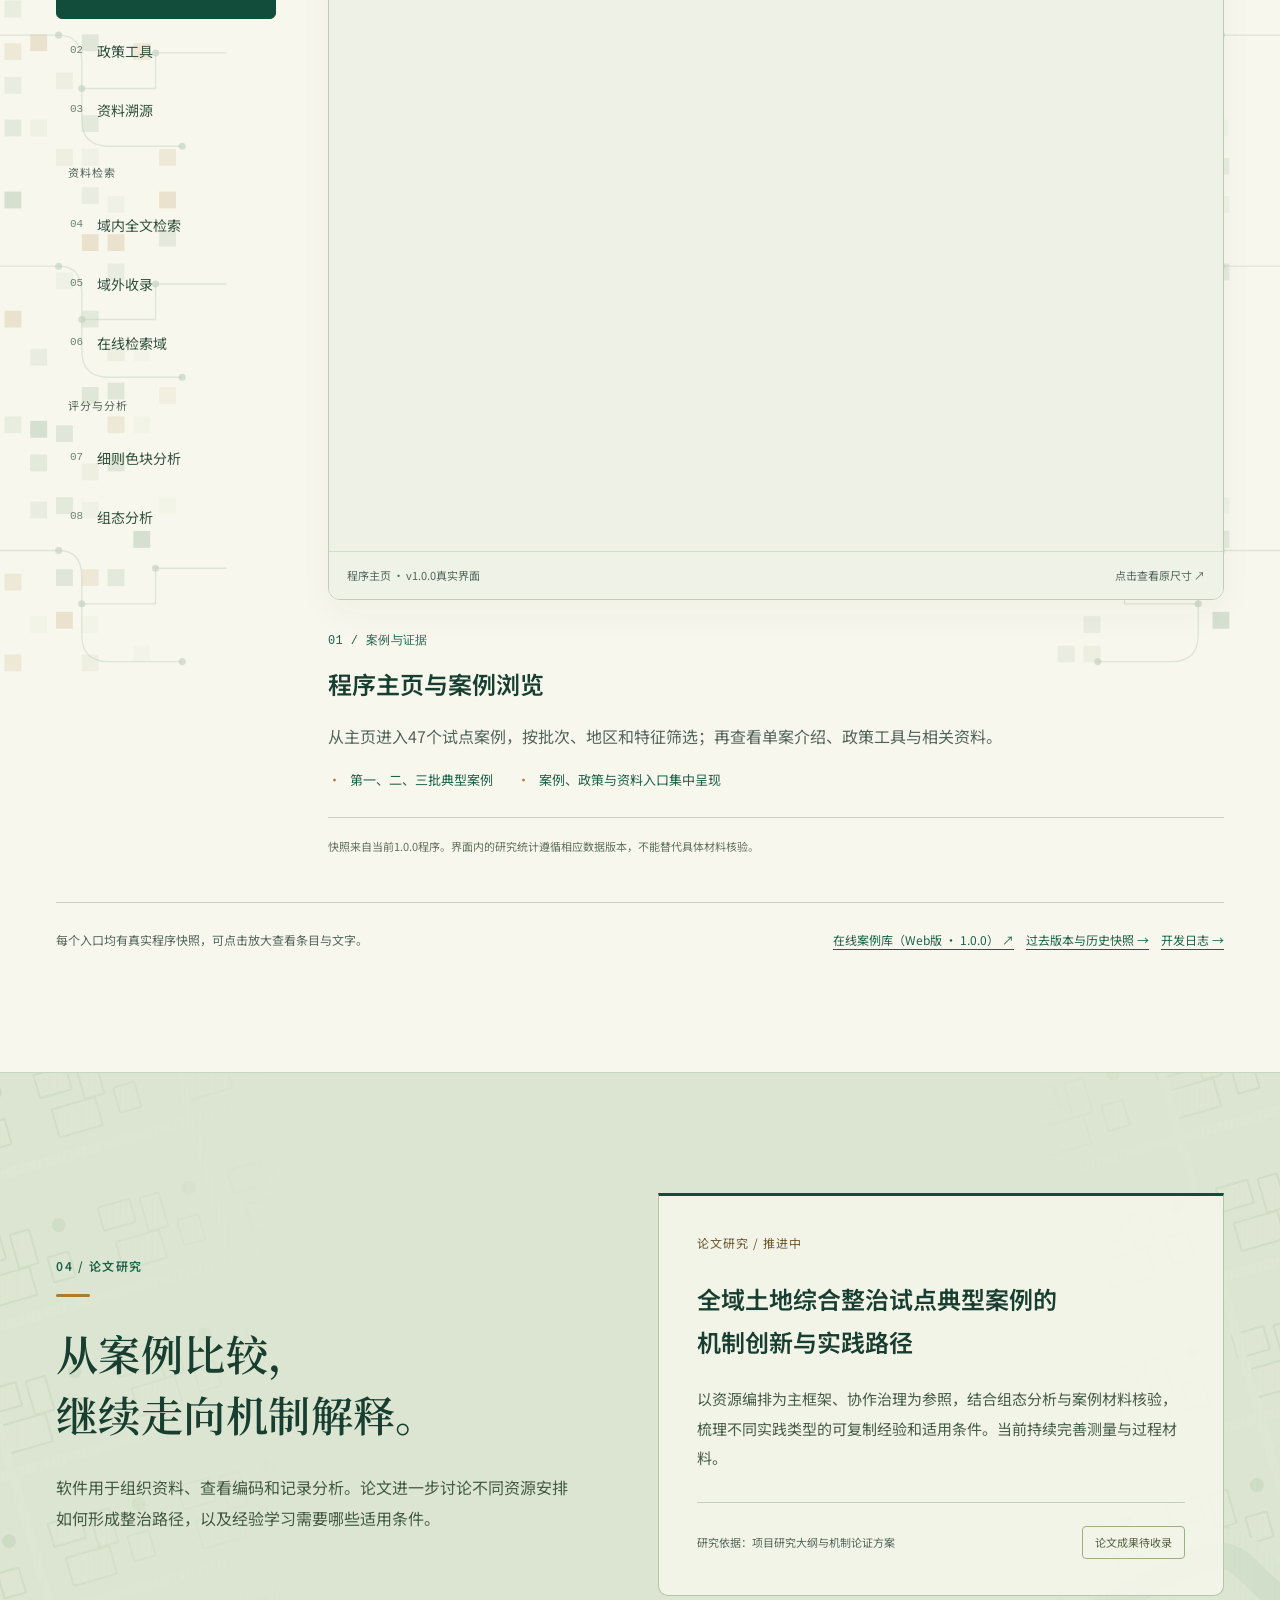
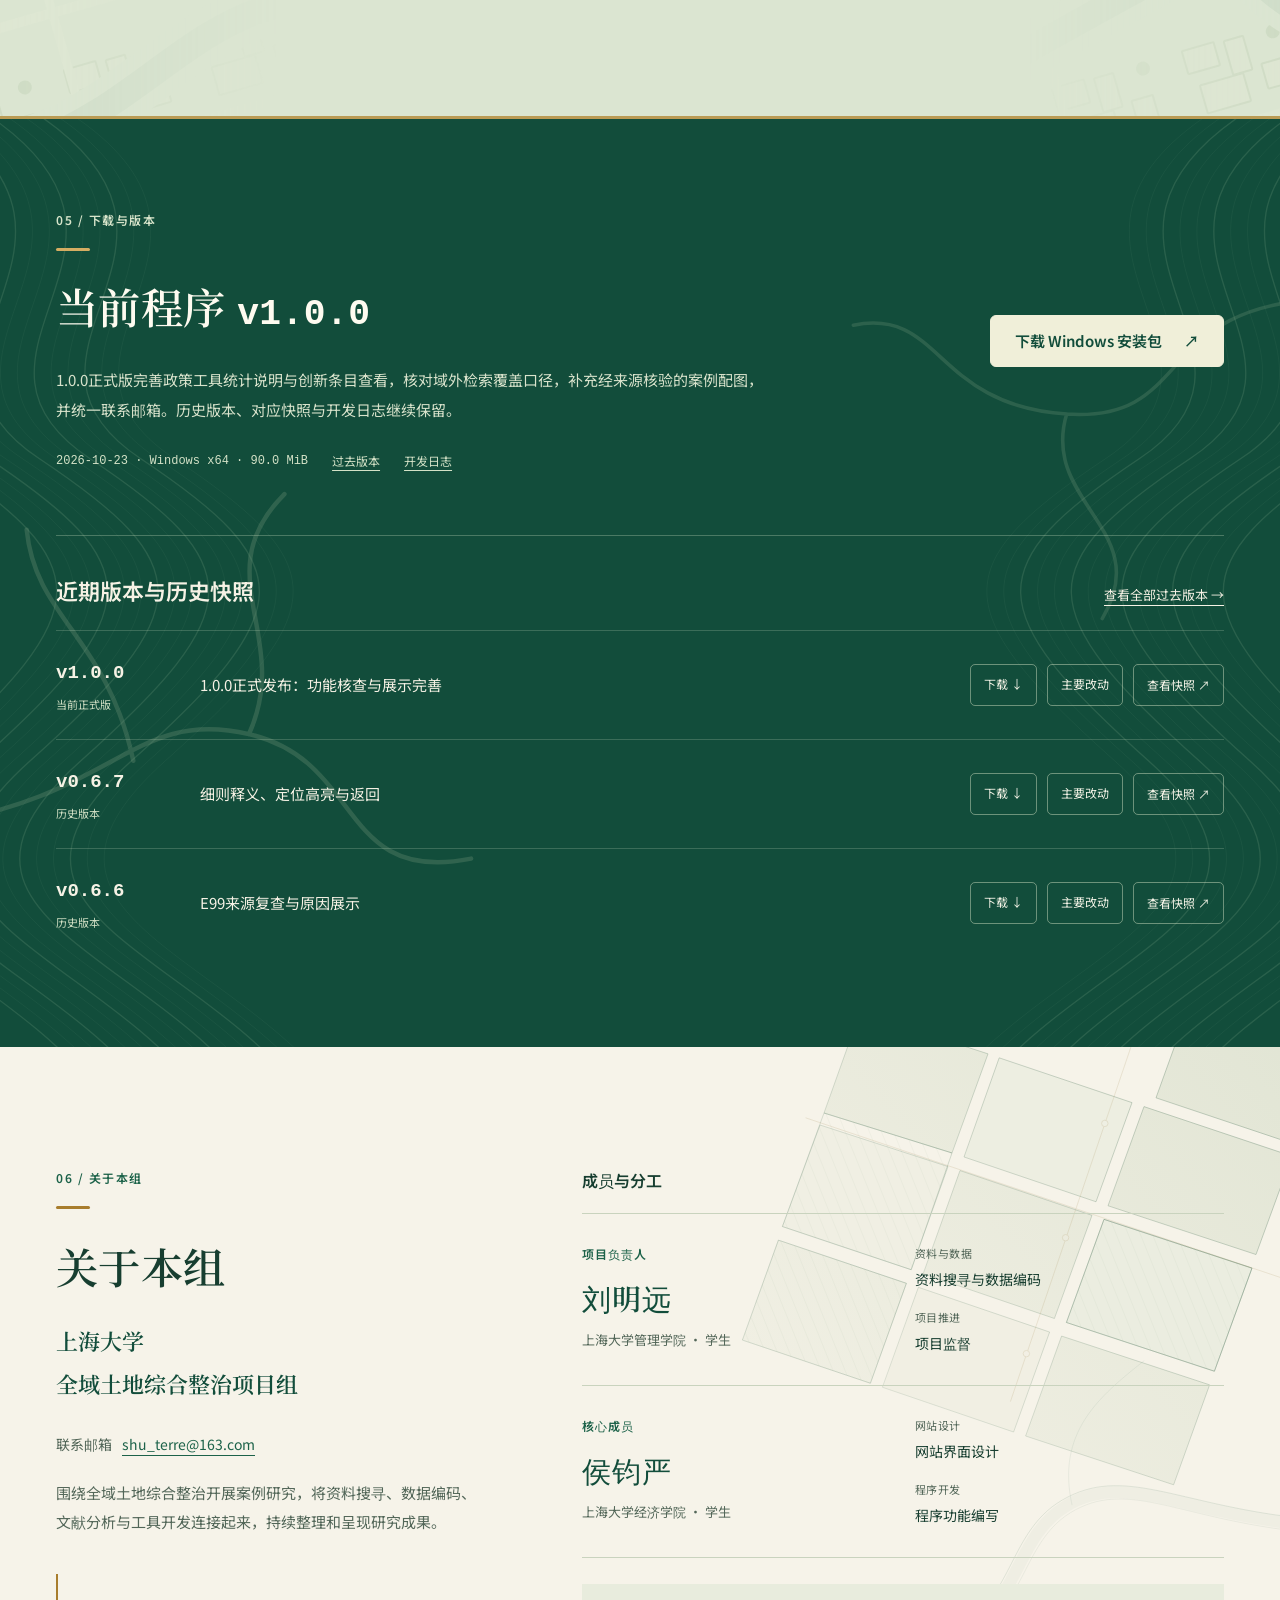
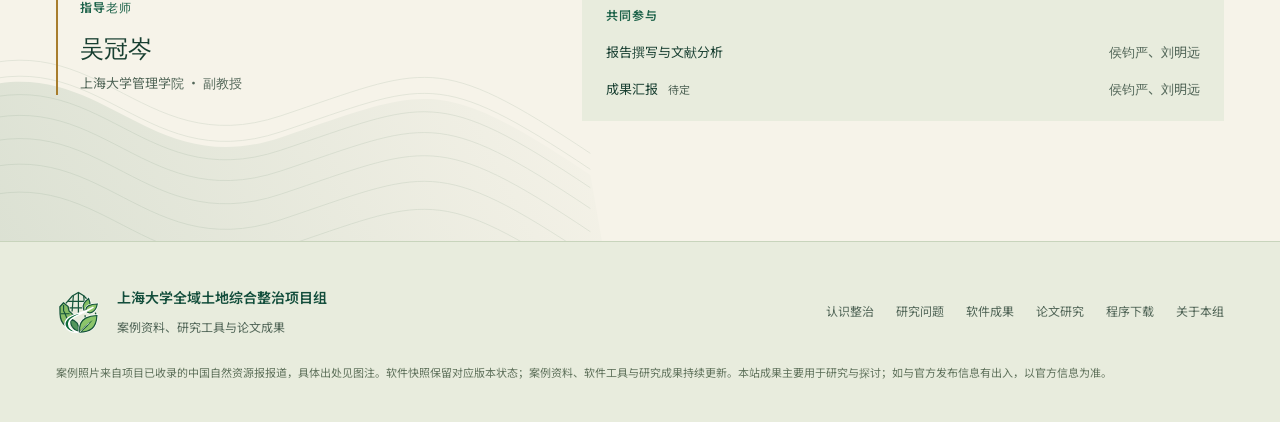
==== commit 92cc9d21: "release: 更新1.0.0发布页、邮箱及真实界面快照" ====
--- a/index.html
+++ b/index.html
@@ -1,10 +1,10 @@
 <!doctype html>
-<html lang="zh-CN"><head><meta charset="utf-8"><meta name="viewport" content="width=device-width,initial-scale=1"><meta name="theme-color" content="#124d3b"><title>全域土地综合整治项目组 · 案例研究与成果发布</title><meta name="description" content="从农用地整理、建设用地整理与生态保护修复出发，比较47个典型案例，介绍研究目的，展示政策工具、资料溯源、案例库软件与历史版本。"><link rel="icon" href="project-mark-reference-v2.svg" type="image/svg+xml"><link rel="preload" href="assets/fonts/clc-serif-600.woff" as="font" type="font/woff" crossorigin><link rel="preload" href="assets/fonts/clc-sans-400.woff" as="font" type="font/woff" crossorigin><link rel="stylesheet" href="site.css?v=release-067-20261022"><script defer src="site.js?v=nav-fix-067-20261022"></script><link rel="canonical" href="https://shuwgc.github.io/clc-case-codex/"><meta property="og:type" content="website"><meta property="og:locale" content="zh_CN"><meta property="og:title" content="全域土地综合整治项目组 · 案例研究与成果发布"><meta property="og:description" content="从农用地整理、建设用地整理与生态保护修复出发，比较47个典型案例，介绍研究目的，展示政策工具、资料溯源、案例库软件与历史版本。"><meta property="og:url" content="https://shuwgc.github.io/clc-case-codex/"><meta property="og:image" content="https://shuwgc.github.io/clc-case-codex/case-maogang-farmland.jpg"><meta name="referrer" content="strict-origin-when-cross-origin"><link rel="stylesheet" href="home-motion.css?v=20261022"><script defer src="home-motion.js?v=team-20261023b"></script><link rel="stylesheet" href="home-team.css?v=pattern-20261023"></head>
+<html lang="zh-CN"><head><meta charset="utf-8"><meta name="viewport" content="width=device-width,initial-scale=1"><meta name="theme-color" content="#124d3b"><title>全域土地综合整治项目组 · 案例研究与成果发布</title><meta name="description" content="从农用地整理、建设用地整理与生态保护修复出发，比较47个典型案例，介绍研究目的，展示政策工具、资料溯源、案例库软件与历史版本。"><link rel="icon" href="project-mark-reference-v2.svg" type="image/svg+xml"><link rel="preload" href="assets/fonts/clc-serif-600.woff" as="font" type="font/woff" crossorigin><link rel="preload" href="assets/fonts/clc-sans-400.woff" as="font" type="font/woff" crossorigin><link rel="stylesheet" href="site.css?v=1.0.0-20261023"><script defer src="site.js?v=1.0.0-20261023"></script><link rel="canonical" href="https://shuwgc.github.io/clc-case-codex/"><meta property="og:type" content="website"><meta property="og:locale" content="zh_CN"><meta property="og:title" content="全域土地综合整治项目组 · 案例研究与成果发布"><meta property="og:description" content="从农用地整理、建设用地整理与生态保护修复出发，比较47个典型案例，介绍研究目的，展示政策工具、资料溯源、案例库软件与历史版本。"><meta property="og:url" content="https://shuwgc.github.io/clc-case-codex/"><meta property="og:image" content="https://shuwgc.github.io/clc-case-codex/case-maogang-farmland.jpg"><meta name="referrer" content="strict-origin-when-cross-origin"><link rel="stylesheet" href="home-motion.css?v=20261022"><script defer src="home-motion.js?v=team-20261023b"></script><link rel="stylesheet" href="home-team.css?v=pattern-20261023"><noscript><style>@media(max-width:1100px){.header-inner{flex-wrap:wrap}.menu-toggle{display:none}.site-header .nav{position:static;display:flex;flex-wrap:wrap;width:100%;padding-bottom:18px;background:transparent;box-shadow:none}}</style></noscript></head>
 <body data-page="home"><a class="skip-link" href="#main-content">跳至主要内容</a>
 <div class="preview-bar"><div class="wrap"><span>全域土地综合整治项目组 · 成果发布站</span><span>研究资料 · 软件工具 · 版本发布</span></div></div>
-<header class="site-header"><div class="wrap header-inner"><a class="brand" href="index.html" aria-label="项目组成果发布站首页"><img src="project-mark-reference-v2.svg" alt="全域土地综合整治绿白图标"><div><strong>全域土地综合整治项目组</strong><small>上海大学 · 案例研究与成果发布</small></div></a><button class="menu-toggle" type="button" aria-controls="site-nav" aria-expanded="false">导航 <span aria-hidden="true">☰</span></button><nav class="nav" id="site-nav" aria-label="主导航"><a href="#understanding">认识整治</a><a href="#research">研究问题</a><a href="#software">软件成果</a><a href="versions.html">过去版本</a><a href="log.html">开发日志</a><a href="#about">关于本组</a><a class="nav-download" href="https://github.com/shuwgc/clc-case-codex/releases/download/v0.6.7/CLC-v067-heat-navigation-x64.exe">下载程序 ↗</a></nav></div></header>
+<header class="site-header"><div class="wrap header-inner"><a class="brand" href="index.html" aria-label="项目组成果发布站首页"><img src="project-mark-reference-v2.svg" alt="全域土地综合整治绿白图标"><div><strong>全域土地综合整治项目组</strong><small>上海大学 · 案例研究与成果发布</small></div></a><button class="menu-toggle" type="button" aria-controls="site-nav" aria-expanded="false">导航 <span aria-hidden="true">☰</span></button><nav class="nav" id="site-nav" aria-label="主导航"><a href="#understanding">认识整治</a><a href="#research">研究问题</a><a href="#software">软件成果</a><a href="#papers">论文研究</a><a href="#downloads" class="nav-download">程序下载</a><a href="#about">关于本组</a></nav></div></header>
 <main id="main-content" tabindex="-1">
-<section class="intro-hero" data-scene="maogang" aria-label="全域土地综合整治案例研究"><div class="wrap hero-layout"><div class="hero-panel"><div class="eyebrow">耕地保护 · 空间统筹 · 乡村发展</div><h1><span>全域土地</span><span>综合整治</span></h1><p class="hero-subtitle">案例研究与成果发布</p><p class="hero-explainer">以47个试点典型案例为基础，比较农用地、建设用地、生态与特色整治结果，研究规划、组织、资金、技术和产业安排如何协同。</p><dl class="hero-methods"><div><dt>理论框架</dt><dd>资源编排为主，协作治理为参照</dd></div><div><dt>研究方法</dt><dd>fsQCA、路径诊断与案例过程核验</dd></div></dl><div class="hero-actions"><a class="button" href="#understanding">认识全域整治 <span aria-hidden="true">↓</span></a><a class="hero-quiet-link" href="#software">查看软件成果 <span aria-hidden="true">↗</span></a></div></div><div class="hero-gallery" role="region" aria-roledescription="轮播图" aria-label="收录案例照片"><figure class="hero-photo"><img id="hero-image" width="1600" height="700" decoding="async" src="case-maogang-farmland.jpg" alt="上海松江泖港镇高标准农田区域，田块与道路呈集中连片布局" fetchpriority="high"><img class="hero-image-incoming" alt="" aria-hidden="true" hidden><figcaption><div><strong id="hero-place">上海松江 · 泖港镇</strong><span id="hero-caption">项目收录实例 / 高标准农田区域</span></div><a id="hero-source" href="https://www.iziran.net/news.html?aid=5341581" target="_blank" rel="noopener noreferrer">中国自然资源报 ↗</a></figcaption></figure>
+<section class="intro-hero" data-scene="maogang" aria-label="全域土地综合整治案例研究"><div class="wrap hero-layout"><div class="hero-panel"><div class="eyebrow">耕地保护 · 空间统筹 · 乡村发展</div><h1><span>全域土地</span><span>综合整治</span></h1><p class="hero-subtitle">案例研究与成果发布</p><p class="hero-explainer">以47个试点典型案例为基础，比较农用地、建设用地、生态与特色整治结果，研究规划、组织、资金、技术和产业安排如何协同。</p><dl class="hero-methods"><div><dt>理论框架</dt><dd>资源编排为主，协作治理为参照</dd></div><div><dt>研究方法</dt><dd>fsQCA与案例材料核验</dd></div></dl><div class="hero-actions"><a class="button" href="#understanding">认识全域整治 <span aria-hidden="true">↓</span></a><a class="hero-quiet-link" href="#software">查看软件成果 <span aria-hidden="true">↗</span></a></div></div><div class="hero-gallery" role="region" aria-roledescription="轮播图" aria-label="收录案例照片"><figure class="hero-photo"><img id="hero-image" width="1600" height="700" decoding="async" src="case-maogang-farmland.jpg" alt="上海松江泖港镇高标准农田区域，田块与道路呈集中连片布局" fetchpriority="high"><img class="hero-image-incoming" alt="" aria-hidden="true" hidden><figcaption><div><strong id="hero-place">上海松江 · 泖港镇</strong><span id="hero-caption">项目收录实例 / 高标准农田区域</span></div><a id="hero-source" href="https://www.iziran.net/news.html?aid=5341581" target="_blank" rel="noopener noreferrer">中国自然资源报 ↗</a></figcaption></figure>
 <div class="hero-gallery-controls" hidden>
   <div class="hero-gallery-toolbar"><span class="hero-gallery-label">案例现场 <span id="hero-count" aria-hidden="true">01 / 06</span></span><div class="hero-arrows"><button type="button" data-hero-step="-1" aria-label="上一张案例照片" aria-controls="hero-image"><span aria-hidden="true">←</span></button><button type="button" data-hero-step="1" aria-label="下一张案例照片" aria-controls="hero-image"><span aria-hidden="true">→</span></button></div></div>
   <div class="hero-picks" role="group" aria-label="选择展示案例">
@@ -23,12 +23,12 @@
 <figure class="case-figure"><button class="photo-button" type="button" data-photo="case-suide-terraces.jpg" data-scene="suide" data-place="陕西绥德 · 满堂川镇" data-hero-caption="整理后的农用地" data-position="50% center" data-title="陕西绥德 · 满堂川镇 · 整理后的农用地" data-caption="原文图注：整理后的农用地。 来源：中国自然资源报。" aria-label="放大陕西绥德 · 满堂川镇整理后的农用地照片"><img width="1600" height="700" src="case-suide-terraces.jpg" alt="绥德满堂川镇黄土丘陵间整理后的梯田，田坎沿地形层层展开" loading="lazy" decoding="async"></button><figcaption><div class="case-place">陕西省榆林市 · 绥德县满堂川镇</div><h4>整理后的农用地</h4><p class="case-desc">从顺应黄土地形的梯田，观察农用地整理的地域差异。</p><a class="source-link" href="https://www.iziran.net/news.html?aid=5345879" target="_blank" rel="noopener noreferrer">中国自然资源报 · 查看原报道 ↗</a></figcaption></figure>
 </div></div></div></section>
 
-<section class="stage research-stage anchor-section" id="research"><div class="wrap"><div class="research-lead"><div><div class="eyebrow">02 / 研究目的与意义</div><h2>为什么比较<br>这47个典型案例？</h2></div><p class="research-purpose">乡村土地问题往往同时涉及地块碎片化、部门协调和价值兑现，单一工程难以解释不同地区的实施结果。本项目比较47个典型案例的四类整治结果及其条件组合，检查路径的独有支持、覆盖重叠和敏感性，再返回案例核验规划、组织、资金、技术与产业的连接方式。</p></div><ol class="research-questions"><li><div class="rq-label">研究意义 / 01</div><h3>看清不同目标怎样兑现</h3><p>比较共同实施条件与分维结果，关注工程建成、质量改善和运营受益之间的差别，而非只展示综合成绩。</p></li><li><div class="rq-label">研究意义 / 02</div><h3>让典型经验经得起检查</h3><p>将路径数量与独有支持、覆盖重叠和敏感性一同检验，辨别哪些经验具有较充分的样本内依据。</p></li><li><div class="rq-label">研究意义 / 03</div><h3>让研究过程可以回溯</h3><p>将案例库、评分、复算与回案连接起来，保留来源、参数和版本，为地方经验学习提供工具。</p></li></ol><div class="framework-strip"><span><b>理论框架</b>资源编排为主框架，协作治理为参照</span><span><b>分析方法</b>模糊集定性比较分析（fsQCA）、路径证据诊断与案例过程核验</span></div><div class="research-path"><div class="path-heading"><h3>研究怎样推进</h3><span>原始材料、评分、分析与回案之间保留关联</span></div><ol class="path-steps"><li class="path-step"><span class="step-num">01 / 材料</span><h4>发现资料，登记证据</h4><p>检索公开材料，记录原始网址、来源、日期与同源关系，再筛选可用于研究的事实。</p></li><li class="path-step"><span class="step-num">02 / 编码</span><h4>逐条判读，形成评分</h4><p>将原句挂接到评分细则，区分有效、缺失、情境和不适用，再分别合成与校准。</p></li><li class="path-step"><span class="step-num">03 / 比较</span><h4>比较组态，检查路径</h4><p>在六条件四结果框架下求解，检查一致性、覆盖、独有支持、重叠与敏感性。</p></li><li class="path-step"><span class="step-num">04 / 回案</span><h4>返回案例，核验环节</h4><p>对照主体、资金、运营与分配记录，核验规划统筹、组织联结及运营兑现。</p><span class="ongoing">案例过程核验持续推进</span></li></ol><p class="research-footnote">研究方向依据项目v7大纲；部分路径诊断由独立研究脚本完成，论文仍在推进中。</p></div></div></section>
+<section class="stage research-stage anchor-section" id="research"><div class="wrap"><div class="research-lead"><div><div class="eyebrow">02 / 研究目的与意义</div><h2>为什么比较<br>这47个典型案例？</h2></div><p class="research-purpose">乡村土地问题往往同时涉及地块碎片化、部门协调和价值兑现，单一工程难以解释不同地区的实施结果。本项目以47个典型案例为基础，运用组态分析比较整治结果与实施条件的组合关系，再返回案例，梳理不同类型的可复制经验及其适用条件。</p></div><ol class="research-questions"><li><div class="rq-label">研究意义 / 01</div><h3>看清不同目标怎样兑现</h3><p>比较共同实施条件与分维结果，关注工程建成、质量改善和运营受益之间的差别，而非只展示综合成绩。</p></li><li><div class="rq-label">研究意义 / 02</div><h3>让典型经验经得起检查</h3><p>结合必要条件、充分条件与组态分析，核对条件组合与整治结果的关系，并回到原始材料理解典型经验。</p></li><li><div class="rq-label">研究意义 / 03</div><h3>让研究过程可以回溯</h3><p>将案例库、评分、复算与回案连接起来，保留来源、参数和版本，为地方经验学习提供工具。</p></li></ol><div class="framework-strip"><span><b>理论框架</b>资源编排为主框架，协作治理为参照</span><span><b>分析方法</b>模糊集定性比较分析（fsQCA）与案例材料核验</span></div><div class="research-path"><div class="path-heading"><h3>研究怎样推进</h3><span>原始材料、评分、分析与回案之间保留关联</span></div><ol class="path-steps"><li class="path-step"><span class="step-num">01 / 材料</span><h4>发现资料，登记证据</h4><p>检索公开材料，记录原始网址、来源、日期与同源关系，再筛选可用于研究的事实。</p></li><li class="path-step"><span class="step-num">02 / 编码</span><h4>逐条判读，形成评分</h4><p>将原句挂接到评分细则，区分有效、缺失、情境和不适用，再分别合成与校准。</p></li><li class="path-step"><span class="step-num">03 / 比较</span><h4>比较组态，检查路径</h4><p>结合研究问题选择条件与结果，开展必要条件、充分条件和组态分析，检查一致性与覆盖情况。</p></li><li class="path-step"><span class="step-num">04 / 回案</span><h4>返回案例，总结经验</h4><p>结合案例材料，梳理资源基础、制度创新与部门协调等特色条件，总结不同类型的可复制经验及其地区适用要求。</p><span class="ongoing">案例过程核验持续推进</span></li></ol><p class="research-footnote">研究方向依据项目研究大纲，条件、结果和分析方案随研究推进完善；论文仍在推进中。</p></div></div></section>
 
-<section class="stage showcase anchor-section" id="software"><div class="wrap"><div class="section-heading"><div><div class="eyebrow">03 / 软件成果</div><h2>全域土地综合整治案例库</h2><div class="showcase-meta"><span class="version">v0.6.7</span><span>Windows x64</span><span>案例 · 政策 · 资料 · 分析</span><a href="https://github.com/shuwgc/clc-case-codex/releases/download/v0.6.7/CLC-v067-heat-navigation-x64.exe">下载程序 ↗</a></div></div><p>浏览案例，核对政策工具和原始来源；在已收录材料中检索，并进一步查看细则评分和组态分析。</p></div><div class="showcase-layout"><div class="feature-tabs" role="tablist" aria-label="八项程序界面与功能" aria-orientation="vertical"><span class="feature-group-label" role="presentation">案例与证据</span><button type="button" role="tab" id="tab-overview" aria-controls="feature-panel" aria-selected="true" data-feature="overview"><span>01</span>程序主页</button><button type="button" role="tab" id="tab-policy" aria-controls="feature-panel" aria-selected="false" data-feature="policy" tabindex="-1"><span>02</span>政策工具</button><button type="button" role="tab" id="tab-sources" aria-controls="feature-panel" aria-selected="false" data-feature="sources" tabindex="-1"><span>03</span>资料溯源</button><span class="feature-group-label" role="presentation">资料检索</span><button type="button" role="tab" id="tab-domain" aria-controls="feature-panel" aria-selected="false" data-feature="domain" tabindex="-1"><span>04</span>域内全文检索</button><button type="button" role="tab" id="tab-corpus" aria-controls="feature-panel" aria-selected="false" data-feature="corpus" tabindex="-1"><span>05</span>域外收录</button><button type="button" role="tab" id="tab-online" aria-controls="feature-panel" aria-selected="false" data-feature="online" tabindex="-1"><span>06</span>在线检索域</button><span class="feature-group-label" role="presentation">评分与分析</span><button type="button" role="tab" id="tab-rules" aria-controls="feature-panel" aria-selected="false" data-feature="rules" tabindex="-1"><span>07</span>细则色块分析</button><button type="button" role="tab" id="tab-qca" aria-controls="feature-panel" aria-selected="false" data-feature="qca" tabindex="-1"><span>08</span>组态分析</button></div><div class="feature-panel" id="feature-panel" role="tabpanel" aria-labelledby="tab-overview"><figure class="feature-frame"><button class="shot-trigger" type="button" aria-label="放大程序主页截图" data-current-image><img id="feature-image" src="current-home.jpg" alt="0.6.7程序主页，包含导航、案例库介绍、检索入口与基础统计" loading="lazy"></button><figcaption class="shot-caption"><span id="feature-caption">程序主页 · v0.6.7真实界面</span><span>点击查看原尺寸 ↗</span></figcaption></figure><div class="feature-description"><div><div class="feature-index" id="feature-index">01 / 案例与证据</div><h3 id="feature-title">程序主页与案例浏览</h3></div><div><p class="feature-desc" id="feature-desc">从主页进入47个试点案例，按批次、地区和特征筛选；再查看单案介绍、政策工具与相关资料。</p><ul id="feature-points"><li>第一、二、三批典型案例</li><li>案例、政策与资料入口集中呈现</li></ul></div></div><p class="feature-boundary" id="feature-boundary">快照来自当前0.6.7程序。界面内的研究统计遵循相应数据版本，不能替代具体材料核验。</p></div></div><div class="showcase-tail"><span>每个入口均有真实程序快照，可点击放大查看条目与文字。</span><div><a href="app.html">在线案例库（Web版 · 0.6.7） ↗</a>　<a href="versions.html">过去版本与历史快照 →</a>　<a href="log.html">开发日志 →</a></div></div></div></section>
+<section class="stage showcase anchor-section" id="software"><div class="wrap"><div class="section-heading"><div><div class="eyebrow">03 / 软件成果</div><h2>全域土地综合整治案例库</h2><div class="showcase-meta"><span class="version">v1.0.0</span><span>Windows x64</span><span>正式发布版</span><a href="https://github.com/shuwgc/clc-case-codex/releases/download/v1.0.0/CLC-v1.0.0-x64.exe">下载程序 ↗</a></div></div><p>浏览案例，核对政策工具和原始来源；在已收录材料中检索，并进一步查看细则评分和组态分析。</p></div><div class="showcase-layout"><div class="feature-tabs" role="tablist" aria-label="八项程序界面与功能" aria-orientation="vertical"><span class="feature-group-label" role="presentation">案例与证据</span><button type="button" role="tab" id="tab-overview" aria-controls="feature-panel" aria-selected="true" data-feature="overview"><span>01</span>程序主页</button><button type="button" role="tab" id="tab-policy" aria-controls="feature-panel" aria-selected="false" data-feature="policy" tabindex="-1"><span>02</span>政策工具</button><button type="button" role="tab" id="tab-sources" aria-controls="feature-panel" aria-selected="false" data-feature="sources" tabindex="-1"><span>03</span>资料溯源</button><span class="feature-group-label" role="presentation">资料检索</span><button type="button" role="tab" id="tab-domain" aria-controls="feature-panel" aria-selected="false" data-feature="domain" tabindex="-1"><span>04</span>域内全文检索</button><button type="button" role="tab" id="tab-corpus" aria-controls="feature-panel" aria-selected="false" data-feature="corpus" tabindex="-1"><span>05</span>域外收录</button><button type="button" role="tab" id="tab-online" aria-controls="feature-panel" aria-selected="false" data-feature="online" tabindex="-1"><span>06</span>在线检索域</button><span class="feature-group-label" role="presentation">评分与分析</span><button type="button" role="tab" id="tab-rules" aria-controls="feature-panel" aria-selected="false" data-feature="rules" tabindex="-1"><span>07</span>细则色块分析</button><button type="button" role="tab" id="tab-qca" aria-controls="feature-panel" aria-selected="false" data-feature="qca" tabindex="-1"><span>08</span>组态分析</button></div><div class="feature-panel" id="feature-panel" role="tabpanel" aria-labelledby="tab-overview"><figure class="feature-frame"><button class="shot-trigger" type="button" aria-label="放大程序主页截图" data-current-image><img id="feature-image" src="current-home.jpg" alt="1.0.0程序主页，包含导航、案例库介绍、检索入口与基础统计" loading="lazy"></button><figcaption class="shot-caption"><span id="feature-caption">程序主页 · v1.0.0真实界面</span><span>点击查看原尺寸 ↗</span></figcaption></figure><div class="feature-description"><div><div class="feature-index" id="feature-index">01 / 案例与证据</div><h3 id="feature-title">程序主页与案例浏览</h3></div><div><p class="feature-desc" id="feature-desc">从主页进入47个试点案例，按批次、地区和特征筛选；再查看单案介绍、政策工具与相关资料。</p><ul id="feature-points"><li>第一、二、三批典型案例</li><li>案例、政策与资料入口集中呈现</li></ul></div></div><p class="feature-boundary" id="feature-boundary">快照来自当前1.0.0程序。界面内的研究统计遵循相应数据版本，不能替代具体材料核验。</p></div></div><div class="showcase-tail"><span>每个入口均有真实程序快照，可点击放大查看条目与文字。</span><div><a href="app.html">在线案例库（Web版 · 1.0.0） ↗</a>　<a href="versions.html">过去版本与历史快照 →</a>　<a href="log.html">开发日志 →</a></div></div></div></section>
 
-<section class="stage paper-stage anchor-section" id="papers"><div class="wrap paper-layout"><div><div class="eyebrow">04 / 论文研究</div><h2>从案例比较，<br>继续走向机制解释。</h2><p class="paper-intro">软件用于组织资料、查看编码和记录分析。论文进一步讨论不同资源安排如何形成整治路径，以及经验学习需要哪些适用条件。</p></div><article class="paper-article"><div class="paper-status">论文研究 / 推进中</div><h3>全域土地综合整治试点典型案例的<br>机制创新与实践路径</h3><p>以资源编排为主框架、协作治理为参照，结合多结果组态、路径证据诊断与案例过程核验。当前持续完善结果测量和过程材料。</p><div class="paper-foot"><span>研究依据：项目v7大纲与机制论证方案</span><span class="pending">论文成果待收录</span></div></article></div></section>
-<section class="download-stage" id="downloads"><div class="wrap download-layout"><div><div class="eyebrow">05 / 下载与版本</div><h2>当前程序 <span class="version-inline">v0.6.7</span></h2><p>本版补充35项细则释义与定位高亮；点击色块直达所属案例与细则；主动换页或返回顶部即隐藏返回箭头。保留既有编码与分析数据。过去版本页同时提供主要改动、历史界面和现存归档包。</p><div class="release-links"><span id="current-package-meta">2026-10-22 · Windows x64</span><a href="versions.html">过去版本</a><a href="log.html">开发日志</a></div></div><a class="button" href="https://github.com/shuwgc/clc-case-codex/releases/download/v0.6.7/CLC-v067-heat-navigation-x64.exe">下载 Windows 安装包 <span aria-hidden="true">↗</span></a></div><div class="wrap recent-archive"><div class="recent-archive-head"><h3>近期版本与历史快照</h3><a href="versions.html">查看全部过去版本 →</a></div><div id="recent-releases" aria-live="polite"><p>正在读取版本归档…</p></div></div></section>
+<section class="stage paper-stage anchor-section" id="papers"><div class="wrap paper-layout"><div><div class="eyebrow">04 / 论文研究</div><h2>从案例比较，<br>继续走向机制解释。</h2><p class="paper-intro">软件用于组织资料、查看编码和记录分析。论文进一步讨论不同资源安排如何形成整治路径，以及经验学习需要哪些适用条件。</p></div><article class="paper-article"><div class="paper-status">论文研究 / 推进中</div><h3>全域土地综合整治试点典型案例的<br>机制创新与实践路径</h3><p>以资源编排为主框架、协作治理为参照，结合组态分析与案例材料核验，梳理不同实践类型的可复制经验和适用条件。当前持续完善测量与过程材料。</p><div class="paper-foot"><span>研究依据：项目研究大纲与机制论证方案</span><span class="pending">论文成果待收录</span></div></article></div></section>
+<section class="download-stage" id="downloads"><div class="wrap download-layout"><div><div class="eyebrow">05 / 下载与版本</div><h2>当前程序 <span class="version-inline">v1.0.0</span></h2><p>1.0.0正式版完善政策工具统计说明与创新条目查看，核对域外检索覆盖口径，补充经来源核验的案例配图，并统一联系邮箱。历史版本、对应快照与开发日志继续保留。</p><div class="release-links"><span id="current-package-meta">2026-10-23 · Windows x64</span><a href="versions.html">过去版本</a><a href="log.html">开发日志</a></div></div><a class="button" href="https://github.com/shuwgc/clc-case-codex/releases/download/v1.0.0/CLC-v1.0.0-x64.exe">下载 Windows 安装包 <span aria-hidden="true">↗</span></a></div><div class="wrap recent-archive"><div class="recent-archive-head"><h3>近期版本与历史快照</h3><a href="versions.html">查看全部过去版本 →</a></div><div id="recent-releases" aria-live="polite"><p>正在读取版本归档…</p></div></div></section>
 
 <section class="stage team-stage anchor-section" id="about" aria-labelledby="team-title">
   <div class="wrap">
@@ -37,6 +37,7 @@
         <div class="eyebrow">06 / 关于本组</div>
         <h2 id="team-title">关于本组</h2>
         <p class="team-affiliation">上海大学<br>全域土地综合整治项目组</p>
+        <p class="team-contact"><span>联系邮箱</span><a href="mailto:shu_terre@163.com">shu_terre@163.com</a></p>
         <p class="team-summary">围绕全域土地综合整治开展案例研究，将资料搜寻、数据编码、文献分析与工具开发连接起来，持续整理和呈现研究成果。</p>
         <div class="team-advisor" aria-labelledby="advisor-name">
           <span class="team-role">指导老师</span>
@@ -61,5 +62,5 @@
     </div>
   </div>
 </section>
-</main><footer class="site-footer"><div class="wrap"><div class="footer-inner"><div class="footer-identity"><img src="project-mark-reference-v2.svg" alt=""><div><strong>上海大学全域土地综合整治项目组</strong><span>案例资料、研究工具与论文成果</span></div></div><div class="footer-nav"><a href="#about">关于本组</a><a href="#understanding">认识整治</a><a href="#research">研究目的</a><a href="#papers">论文研究</a><a href="versions.html">版本归档</a><a href="log.html">开发日志</a></div></div><p class="footer-note">案例照片来自项目已收录的中国自然资源报报道，具体出处见图注。软件快照保留对应版本状态；案例资料、软件工具与研究成果持续更新。</p></div></footer><dialog class="image-dialog" aria-label="图片放大预览"><div class="dialog-toolbar"><span id="dialog-title">界面快照</span><a class="dialog-original" id="dialog-original" href="#" target="_blank" rel="noopener noreferrer">打开原图 ↗</a><button type="button" data-close-dialog aria-label="关闭截图预览">✕</button></div><img class="dialog-img" alt=""><p class="dialog-caption"></p></dialog>
+</main><footer class="site-footer"><div class="wrap"><div class="footer-inner"><div class="footer-identity"><img src="project-mark-reference-v2.svg" alt=""><div><strong>上海大学全域土地综合整治项目组</strong><span>案例资料、研究工具与论文成果</span></div></div><div class="footer-nav"><a href="#understanding">认识整治</a><a href="#research">研究问题</a><a href="#software">软件成果</a><a href="#papers">论文研究</a><a href="#downloads">程序下载</a><a href="#about">关于本组</a></div></div><p class="footer-note">案例照片来自项目已收录的中国自然资源报报道，具体出处见图注。软件快照保留对应版本状态；案例资料、软件工具与研究成果持续更新。本站成果主要用于研究与探讨；如与官方发布信息有出入，以官方信息为准。</p></div></footer><dialog class="image-dialog" aria-label="图片放大预览"><div class="dialog-toolbar"><span id="dialog-title">界面快照</span><a class="dialog-original" id="dialog-original" href="#" target="_blank" rel="noopener noreferrer">打开原图 ↗</a><button type="button" data-close-dialog aria-label="关闭截图预览">✕</button></div><img class="dialog-img" alt=""><p class="dialog-caption"></p></dialog>
 </body></html>
--- a/site.css
+++ b/site.css
@@ -31,3 +31,8 @@
 .publication-status{font-size:13px;line-height:1.95;padding:17px 20px;border-left:3px solid #a8894d;background:#e8eddc;color:#4b5f43;margin:22px 0 30px}.download-stage .publication-status{background:#eef1dd14;color:#e6eacb;border-left-color:#d4b778}.download-pending{display:inline-flex;align-items:center;min-height:44px;padding:9px 14px;font-size:12px;line-height:1.8;border:1px dashed #a9b99b;border-radius:5px;color:#52654a;white-space:nowrap;background:#f3f5eb}.recent-actions .download-pending{background:#e5edcf0b;color:#dce5cc;border-color:#d7e5c75c}
 
 .site-location-back{position:fixed;left:8px;top:48%;z-index:1000;display:flex;flex-direction:column;align-items:center;min-width:44px;min-height:52px;padding:5px;border:1px solid #8fbda1;border-radius:9px;background:#123d2b;color:white;cursor:pointer;box-shadow:0 2px 10px #0004}.site-location-back[hidden]{display:none}.site-location-back span{font-size:24px;line-height:1}.site-location-back small{font-size:11px}.site-location-back:hover{background:#1a563b}.site-location-back:focus-visible{outline:3px solid #d49b35;outline-offset:3px}@media(max-width:600px){.site-location-back{top:auto;bottom:18px}}
+
+/* Formal release contact and navigation */
+.team-contact{margin-top:25px;display:flex;gap:10px;flex-wrap:wrap;font-size:14px;line-height:1.8}.team-contact>span{color:var(--muted)}.team-contact a{color:var(--action);text-decoration:underline;text-underline-offset:5px;overflow-wrap:anywhere}.nav{gap:19px}.nav .nav-download{padding-inline:15px}@media(min-width:1101px) and (max-width:1300px){.header-inner{gap:20px}.nav{gap:14px;font-size:12px}.brand strong{font-size:19px}}
+
+.build-verification{font-size:11px;color:var(--muted);margin-top:8px;max-width:56em}.build-verification summary{cursor:pointer;width:fit-content;text-decoration:underline;text-underline-offset:3px}.build-verification p{font-size:11px;margin-top:7px;overflow-wrap:anywhere}.build-verification code{font-family:var(--mono);font-size:10px;word-break:break-all}.build-verification summary:focus-visible{outline:3px solid #b18123;outline-offset:4px}
